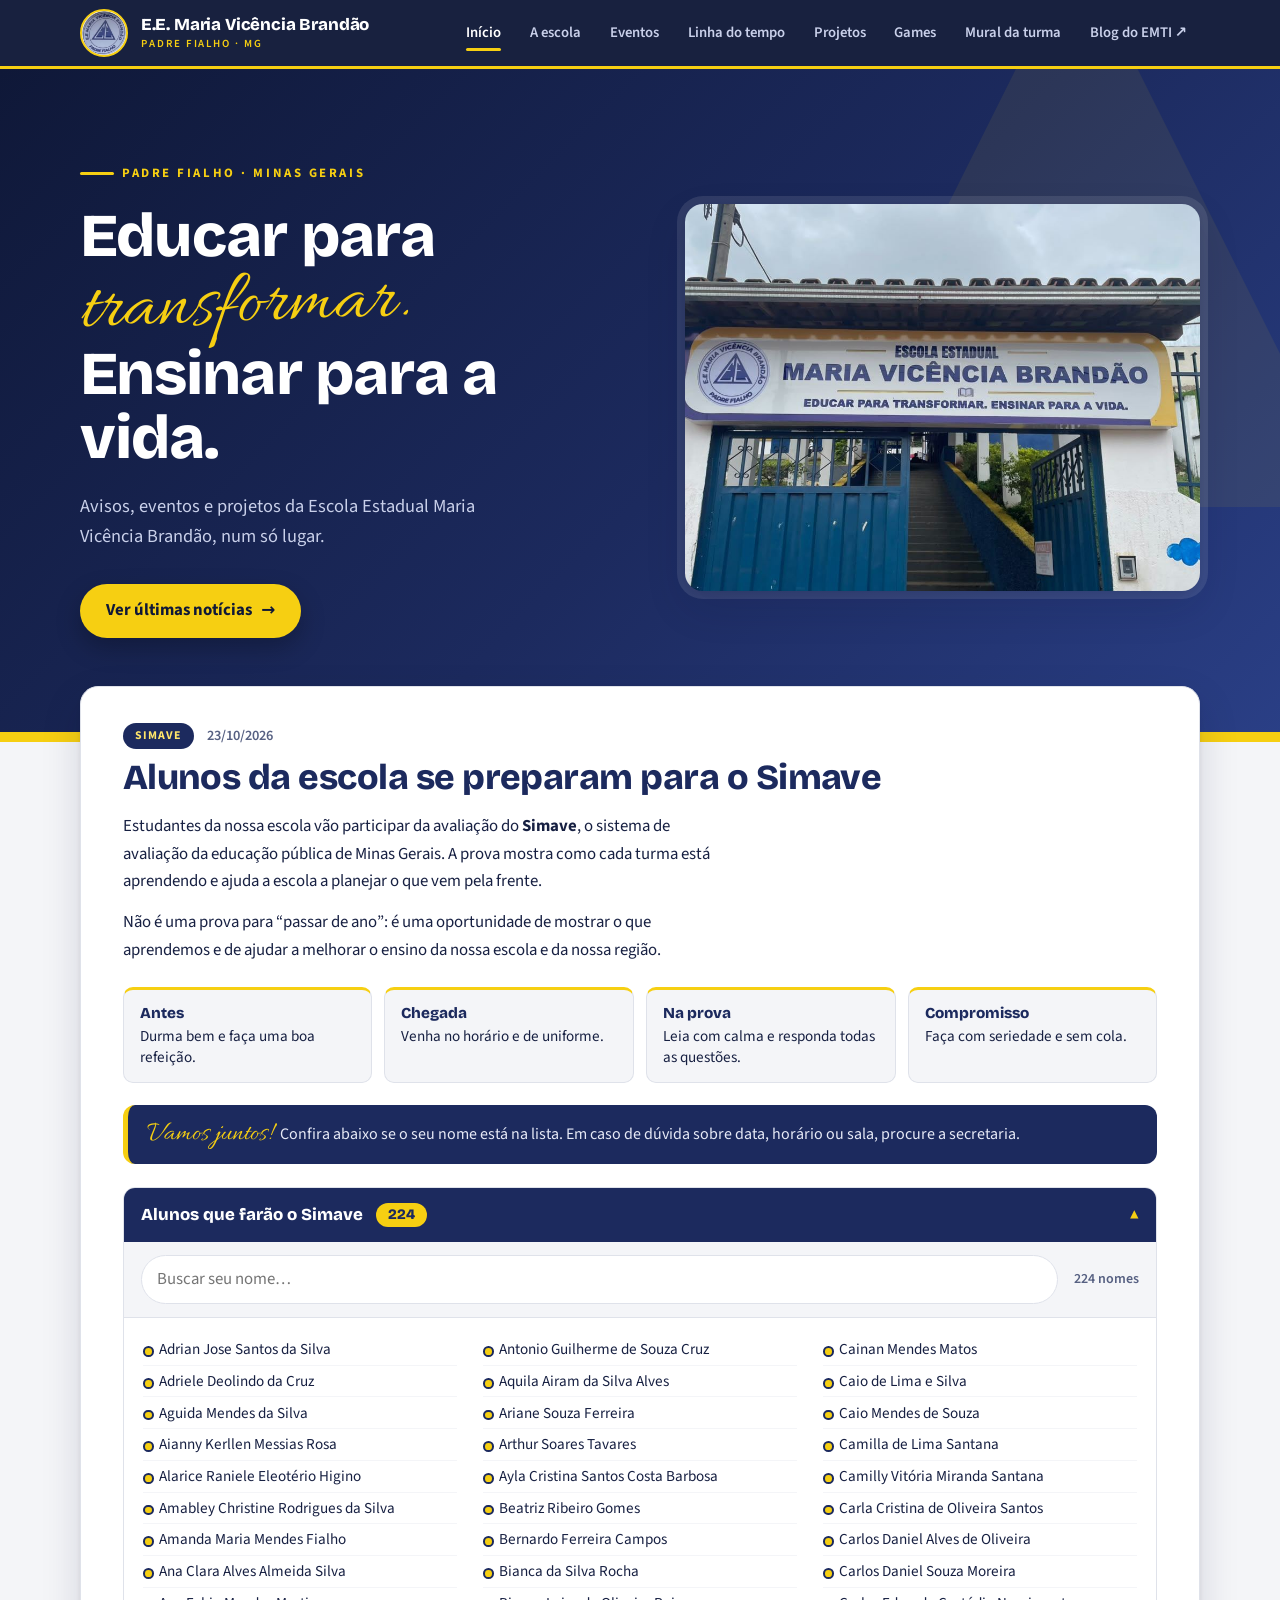
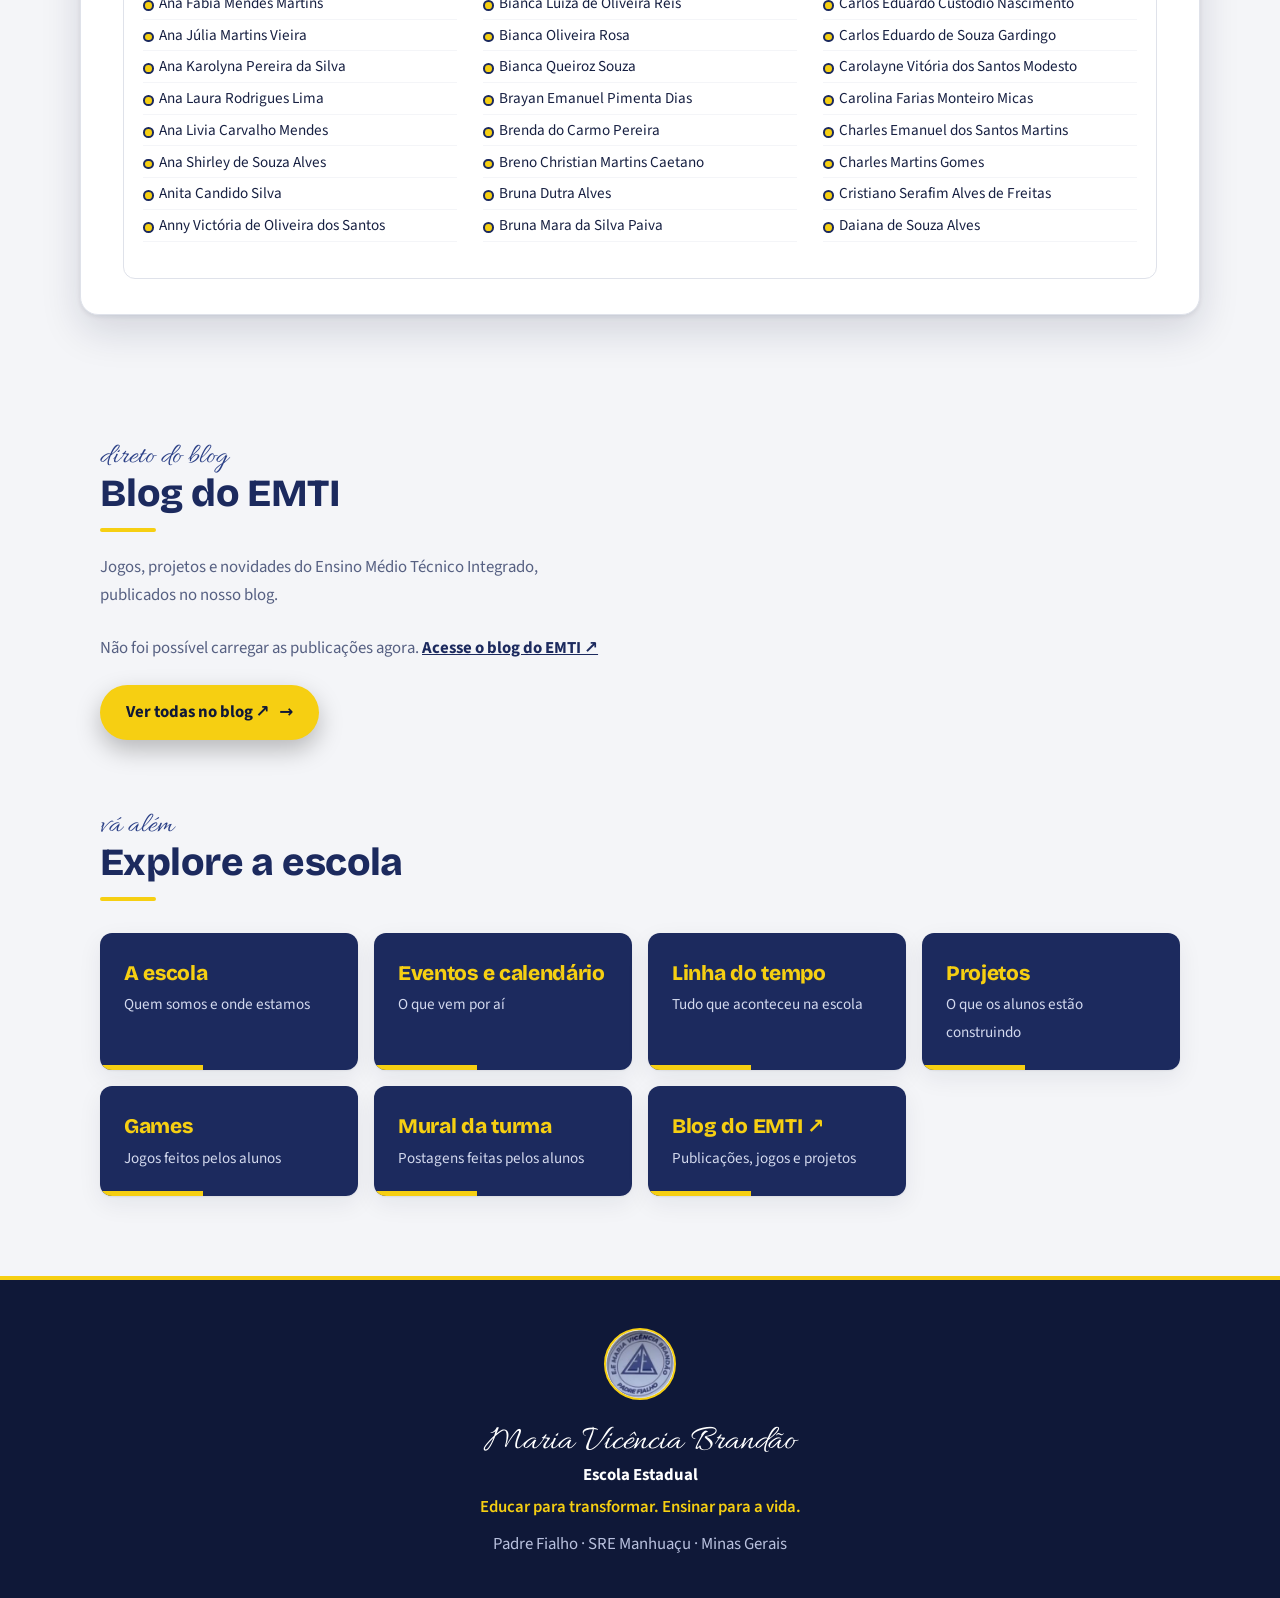
==== index.html @ 16a37026 "Add files via upload" ====
<!DOCTYPE html>
<html lang="pt-BR">
<head>
<meta charset="UTF-8">
<meta name="viewport" content="width=device-width, initial-scale=1, viewport-fit=cover">
<meta name="theme-color" content="#0f1838">
<title>E.E. Maria Vicência Brandão</title>
<link rel="icon" href="img/favicon.png">
<link rel="stylesheet" href="style.css">
</head>
<body data-pagina="inicio">
<main>
<section class="capa">
    <div class="capa-txt">
      <p class="capa-selo">Padre Fialho · Minas Gerais</p>
      <h1>Educar para <span class="script">transformar.</span><br>Ensinar para a vida.</h1>
      <p class="capa-sub">Avisos, eventos e projetos da Escola Estadual Maria Vicência Brandão, num só lugar.</p>
      <a class="botao" href="#home">Ver últimas notícias</a>
    </div>
    <figure class="capa-foto"><img src="img/fachada.jpg" alt="Entrada da Escola Estadual Maria Vicência Brandão"></figure>
  </section>

  <section id="home" class="destaque">
    <div class="titulo-bloco"><span class="script">fique por dentro</span><h2>Últimas notícias da escola</h2></div>
    <div class="carrossel">
      <article class="post" id="post"></article>
    </div>
  </section>

  <section id="blog" class="bloco reveal">
    <div class="titulo-bloco"><span class="script">direto do blog</span><h2>Blog do EMTI</h2></div>
    <p class="intro">Jogos, projetos e novidades do Ensino Médio Técnico Integrado, publicados no nosso blog.</p>
    <div class="blog-lista" id="blogLista"><p class="blog-vazio">Carregando publicações…</p></div>
    <p class="blog-mais"><a class="botao" id="blogLink" href="https://eemariavicencia.blogspot.com/" target="_blank" rel="noopener">Ver todas no blog ↗</a></p>
  </section>

  <section id="explorar" class="bloco reveal">
    <div class="titulo-bloco"><span class="script">vá além</span><h2>Explore a escola</h2></div>
    <div class="atalhos">
      <a href="escola.html" class="atalho"><strong>A escola</strong><span>Quem somos e onde estamos</span></a>
      <a href="eventos.html" class="atalho"><strong>Eventos e calendário</strong><span>O que vem por aí</span></a>
      <a href="linha-do-tempo.html" class="atalho"><strong>Linha do tempo</strong><span>Tudo que aconteceu na escola</span></a>
      <a href="projetos.html" class="atalho"><strong>Projetos</strong><span>O que os alunos estão construindo</span></a>
      <a href="games.html" class="atalho"><strong>Games</strong><span>Jogos feitos pelos alunos</span></a>
      <a href="mural.html" class="atalho"><strong>Mural da turma</strong><span>Postagens feitas pelos alunos</span></a>
      <a href="https://eemariavicencia.blogspot.com/" class="atalho" target="_blank" rel="noopener"><strong>Blog do EMTI ↗</strong><span>Publicações, jogos e projetos</span></a>
    </div>
  </section>
</main>
<script src="alunos.js"></script>
<script src="script.js"></script>
</body>
</html>
---- style.css ----
@font-face{font-family:"Allura";font-weight:400;font-display:swap;src:url(fonts/allura-latin-400-normal.woff2) format("woff2")}
@font-face{font-family:"Bricolage Grotesque";font-weight:600;font-display:swap;src:url(fonts/bricolage-grotesque-latin-600-normal.woff2) format("woff2")}
@font-face{font-family:"Bricolage Grotesque";font-weight:800;font-display:swap;src:url(fonts/bricolage-grotesque-latin-800-normal.woff2) format("woff2")}
@font-face{font-family:"Source Sans 3";font-weight:400;font-display:swap;src:url(fonts/source-sans-3-latin-400-normal.woff2) format("woff2")}
@font-face{font-family:"Source Sans 3";font-weight:600;font-display:swap;src:url(fonts/source-sans-3-latin-600-normal.woff2) format("woff2")}
@font-face{font-family:"Source Sans 3";font-weight:700;font-display:swap;src:url(fonts/source-sans-3-latin-700-normal.woff2) format("woff2")}

/* Sistema de design: azul marinho + amarelo do brasão/uniforme */
:root{
  --azul:#1c2a5e;--azul-2:#2a3f86;--azul-3:#0f1838;
  --amarelo:#f6cf12;--amarelo-2:#ffe56a;
  --fundo:#f4f5f8;--linha:#dfe2ea;--branco:#fff;
  --texto:#172042;--suave:#566082;
  --r:12px;--sombra:0 1px 2px rgba(15,24,56,.06),0 8px 24px rgba(15,24,56,.07);
  --sombra-2:0 2px 4px rgba(15,24,56,.08),0 16px 40px rgba(15,24,56,.14);
  --script:"Allura","Brush Script MT",cursive;
  --titulo:"Bricolage Grotesque",system-ui,sans-serif;
  --larg:1120px;
}
*{box-sizing:border-box;margin:0;padding:0}
html{scroll-behavior:smooth;scroll-padding-top:84px}
body{font-family:"Source Sans 3",system-ui,sans-serif;color:var(--texto);background:var(--fundo);line-height:1.65;font-size:1.05rem;-webkit-font-smoothing:antialiased}
h1,h2,h3,.atalho strong{font-family:var(--titulo);letter-spacing:-.015em}
a{color:inherit}
img{max-width:100%}
:focus-visible{outline:3px solid var(--amarelo);outline-offset:2px}
.script{font-family:var(--script);font-weight:400}

/* ===== Cabeçalho ===== */
.topo{position:sticky;top:0;z-index:30;display:flex;align-items:center;justify-content:space-between;flex-wrap:wrap;gap:.5rem 1.5rem;padding:.55rem max(1.25rem,calc((100% - var(--larg))/2));background:rgba(15,24,56,.96);backdrop-filter:blur(10px);color:#fff;border-bottom:3px solid var(--amarelo)}
.marca{display:flex;align-items:center;gap:.8rem;text-decoration:none;min-width:0}
.marca-logo{width:48px;height:48px;border-radius:50%;background:#fff;border:2px solid var(--amarelo)}
.marca-nome{font-family:var(--titulo);font-weight:800;font-size:1.05rem;line-height:1.15;letter-spacing:-.01em}
.marca-nome small{display:block;font-family:"Source Sans 3",sans-serif;font-weight:600;font-size:.68rem;letter-spacing:.18em;text-transform:uppercase;color:var(--amarelo);margin-top:.2rem}
.menu{display:flex;gap:.3rem}
.menu a{text-decoration:none;font-weight:600;font-size:.93rem;padding:.45rem .85rem;border-radius:99px;color:#d6dbf0;transition:background .2s,color .2s}
.menu a:hover{background:rgba(255,255,255,.1);color:#fff}
.menu a.ativo{background:var(--amarelo);color:var(--azul)}
.menu-btn{display:none;background:transparent;border:1.5px solid var(--amarelo);color:var(--amarelo);padding:.35rem .9rem;border-radius:99px;font:600 .95rem inherit;font-family:inherit;cursor:pointer}

/* ===== Capa ===== */
.capa{position:relative;overflow:hidden;display:grid;grid-template-columns:1.05fr 1fr;gap:4rem;align-items:center;color:#fff;padding:5.5rem max(1.5rem,calc((100% - var(--larg))/2)) 6.5rem;background:linear-gradient(135deg,var(--azul-3) 0%,var(--azul) 55%,var(--azul-2) 100%)}
/* marca-d'água: triângulo do brasão */
.capa::before{content:"";position:absolute;right:-6%;top:-18%;width:560px;height:560px;background:rgba(246,207,18,.07);clip-path:polygon(50% 0,100% 100%,0 100%)}
.capa::after{content:"";position:absolute;inset:auto 0 0 0;height:10px;background:linear-gradient(90deg,var(--amarelo) 0 33%,var(--azul-3) 33% 36%,var(--amarelo) 36% 100%)}
.capa>*{position:relative;z-index:1}
.capa-selo{display:inline-flex;align-items:center;gap:.5rem;color:var(--amarelo);font-weight:700;font-size:.8rem;letter-spacing:.2em;text-transform:uppercase;margin-bottom:1.3rem}
.capa-selo::before{content:"";width:34px;height:3px;background:var(--amarelo);border-radius:2px}
.capa h1{font-size:clamp(2.3rem,5vw,3.8rem);line-height:1.05;font-weight:800;margin-bottom:1.3rem;animation:sobe .8s ease-out both}
.capa h1 .script{display:inline-block;color:var(--amarelo);font-size:1.3em;line-height:.9;letter-spacing:0;transform:rotate(-2deg)}
.capa-sub{font-size:1.15rem;color:#c9d0ea;max-width:44ch;margin-bottom:2rem}
.botao{display:inline-flex;align-items:center;gap:.6rem;background:var(--amarelo);color:var(--azul-3);font-weight:700;text-decoration:none;padding:.85rem 1.6rem;border-radius:99px;box-shadow:0 10px 24px rgba(0,0,0,.25);transition:transform .2s,background .2s}
.botao::after{content:"→";transition:transform .2s}
.botao:hover{background:var(--amarelo-2);transform:translateY(-2px)}
.botao:hover::after{transform:translateX(4px)}
.capa-foto img{display:block;width:100%;aspect-ratio:4/3;object-fit:cover;object-position:50% 40%;border-radius:18px;box-shadow:var(--sombra-2),0 0 0 8px rgba(255,255,255,.1)}
@keyframes sobe{from{opacity:0;transform:translateY(18px)}to{opacity:1;transform:none}}

/* ===== Títulos de seção ===== */
.titulo-bloco{margin-bottom:2rem}
.titulo-bloco .script{display:block;font-size:1.8rem;color:var(--azul-2);line-height:1}
.titulo-bloco h2{font-size:clamp(1.8rem,3.6vw,2.4rem);font-weight:800;color:var(--azul);line-height:1.12}
.titulo-bloco::after{content:"";display:block;width:56px;height:4px;border-radius:2px;background:var(--amarelo);margin-top:.8rem}

/* ===== Últimas notícias (sobrepõe a capa) ===== */
.destaque{position:relative;padding:0 1rem 4.5rem;margin-top:-3.5rem;z-index:2}
.destaque .titulo-bloco{display:none}
.carrossel{display:flex;align-items:center;gap:1rem;max-width:var(--larg);margin:0 auto}
.post{flex:1;min-width:0;background:var(--branco);border-radius:18px;padding:2.2rem 2.6rem;min-height:260px;box-shadow:var(--sombra-2);border:1px solid var(--linha);animation:sobe .45s ease-out both}
.post .linha-topo{display:flex;flex-wrap:wrap;align-items:center;gap:.8rem;margin-bottom:.6rem}
.post time{font-size:.9rem;color:var(--suave);font-weight:600}
.post h2{font-size:clamp(1.5rem,3vw,2.2rem);font-weight:800;line-height:1.15;color:var(--azul);margin-bottom:.9rem}
.post p{max-width:75ch}.post p+p{margin-top:.8rem}
.tag{display:inline-block;background:var(--azul);color:var(--amarelo-2);font-size:.74rem;font-weight:700;padding:.2rem .8rem;border-radius:99px;letter-spacing:.08em;text-transform:uppercase}
.post-lista{list-style:none;margin:1.4rem 0;display:grid;grid-template-columns:repeat(4,1fr);gap:.8rem}
.post-lista li{background:var(--fundo);border:1px solid var(--linha);border-top:3px solid var(--amarelo);border-radius:10px;padding:.8rem 1rem;font-size:.95rem;line-height:1.4}
.post-lista b{display:block;color:var(--azul);font-family:var(--titulo);margin-bottom:.15rem}
.post-nota{margin-top:1.2rem;padding:1rem 1.2rem;background:var(--azul);color:#e6e9f6;border-radius:12px;font-size:1rem;border-left:5px solid var(--amarelo)}
.post-nota .script{color:var(--amarelo);font-size:1.7rem;line-height:1;margin-right:.4rem}
.seta{width:46px;height:46px;flex:none;border-radius:50%;border:1px solid var(--linha);background:#fff;color:var(--azul);font-size:.95rem;cursor:pointer;box-shadow:var(--sombra);transition:background .2s,transform .2s}
.seta:hover:not(:disabled){background:var(--amarelo);transform:scale(1.07)}
.seta:disabled{opacity:.35;cursor:not-allowed}
.contador{margin-top:1.2rem;font-size:.9rem;color:var(--suave);text-align:center;font-weight:600;letter-spacing:.04em}

/* ===== Blocos ===== */
.bloco{max-width:var(--larg);margin:0 auto;padding:3.5rem 1.25rem 1rem}
.sobre{display:grid;grid-template-columns:1.4fr 1fr;gap:3rem;align-items:start}
.sobre-txt p{margin-bottom:1rem;font-size:1.1rem;color:#2a3354}
.sobre-txt strong{color:var(--azul)}
.numeros{list-style:none;display:grid;gap:.8rem}
.numeros li{background:var(--branco);border:1px solid var(--linha);border-left:5px solid var(--amarelo);border-radius:var(--r);padding:1rem 1.2rem;box-shadow:var(--sombra);transition:transform .2s}
.numeros li:hover{transform:translateX(4px)}
.numeros b{display:block;font-family:var(--titulo);font-weight:800;font-size:1.3rem;color:var(--azul);line-height:1.2}
.numeros span{font-size:.92rem;color:var(--suave)}

.eventos{list-style:none;display:grid;grid-template-columns:repeat(auto-fit,minmax(280px,1fr));gap:1rem}
.eventos li{display:flex;gap:1rem;align-items:center;background:var(--branco);border:1px solid var(--linha);border-radius:var(--r);padding:.9rem 1.2rem .9rem .9rem;font-weight:600;box-shadow:var(--sombra);transition:transform .2s,box-shadow .2s}
.eventos li:hover{transform:translateY(-3px);box-shadow:var(--sombra-2)}
.ev-data{background:var(--azul);color:var(--amarelo);border-radius:10px;min-width:62px;text-align:center;padding:.45rem .3rem;line-height:1.1}
.ev-data b{display:block;font-size:1.5rem;font-family:var(--titulo)}
.ev-data small{font-size:.7rem;text-transform:uppercase;letter-spacing:.12em}

.linha{list-style:none;position:relative;margin-left:.6rem;padding-left:2rem;border-left:3px solid var(--linha)}
.linha li{position:relative;background:var(--branco);border:1px solid var(--linha);border-radius:var(--r);padding:1rem 1.2rem;margin-bottom:1rem;box-shadow:var(--sombra)}
.linha li::before{content:"";position:absolute;left:calc(-2rem - 10px);top:1.3rem;width:16px;height:16px;border-radius:50%;background:var(--amarelo);border:4px solid var(--azul)}
.linha time{font-size:.8rem;font-weight:700;color:var(--suave);letter-spacing:.06em}
.linha h3{color:var(--azul);font-size:1.15rem;font-weight:800}
.linha p{font-size:.97rem;color:#2a3354}

.cal-nav{display:flex;align-items:center;gap:1rem;margin-bottom:1rem}
.cal-nav button{background:var(--azul);color:var(--amarelo);border:none;width:40px;height:40px;border-radius:50%;cursor:pointer;transition:background .2s}
.cal-nav button:hover{background:var(--azul-2)}
.cal-nav strong{min-width:210px;text-align:center;font-family:var(--script);font-weight:400;font-size:2rem;color:var(--azul);line-height:1}
.cal-nav strong::first-letter{text-transform:uppercase}
.cal{display:grid;grid-template-columns:repeat(7,1fr);gap:6px;background:var(--branco);padding:1rem;border-radius:var(--r);border:1px solid var(--linha);box-shadow:var(--sombra)}
.cal div{padding:.55rem .2rem;text-align:center;border-radius:8px;min-height:44px;font-size:.95rem}
.cal .sem{color:var(--suave);min-height:0;font-weight:700;font-size:.78rem;letter-spacing:.08em}
.cal .vazio{background:transparent}
.cal .evento{background:var(--amarelo);font-weight:800;color:var(--azul-3)}
.cal .hoje{outline:2px solid var(--azul);outline-offset:-2px;font-weight:800}

.projetos{display:grid;grid-template-columns:repeat(auto-fit,minmax(250px,1fr));gap:1.2rem}
.projeto{background:var(--branco);border:1px solid var(--linha);border-radius:var(--r);padding:1.5rem;box-shadow:var(--sombra);transition:transform .2s,box-shadow .2s}
.projeto:hover{transform:translateY(-4px);box-shadow:var(--sombra-2)}
.projeto h3{color:var(--azul);margin:.8rem 0 .4rem;font-size:1.25rem;font-weight:800}
.projeto p{font-size:.98rem;color:#2a3354}

.atalhos{display:grid;grid-template-columns:repeat(auto-fit,minmax(210px,1fr));gap:1rem}
.atalho{position:relative;background:var(--azul);color:#fff;border-radius:var(--r);padding:1.5rem;text-decoration:none;box-shadow:var(--sombra);overflow:hidden;transition:transform .2s,background .2s}
.atalho::after{content:"";position:absolute;left:0;bottom:0;height:5px;width:40%;background:var(--amarelo);transition:width .3s}
.atalho:hover{transform:translateY(-4px);background:var(--azul-2)}
.atalho:hover::after{width:100%}
.atalho strong{display:block;font-size:1.3rem;font-weight:800;color:var(--amarelo)}
.atalho span{font-size:.95rem;color:#d3d9ee}

/* ===== Rodapé ===== */
.rodape{margin-top:4rem;background:var(--azul-3);color:#b9c1de;text-align:center;padding:3rem 1rem 2.4rem;border-top:4px solid var(--amarelo)}
.rodape-logo{width:72px;height:72px;border-radius:50%;border:2px solid var(--amarelo);margin-bottom:.8rem;background:#fff}
.rodape strong{color:#fff}
.rodape .nome-script{font-family:var(--script);font-size:2.2rem;color:#fff;line-height:1.1}
.lema{color:var(--amarelo);font-weight:600;margin:.3rem 0 .6rem}

.reveal{opacity:0;transform:translateY(22px);transition:opacity .6s ease,transform .6s ease}
.reveal.visivel{opacity:1;transform:none}

/* ===== Lista de alunos ===== */
.alunos{margin-top:1.4rem;border:1px solid var(--linha);border-radius:var(--r);overflow:hidden;background:#fff}
.alunos summary{cursor:pointer;list-style:none;background:var(--azul);color:#fff;padding:.85rem 1.1rem;font-family:var(--titulo);font-weight:800;display:flex;align-items:center;gap:.8rem}
.alunos summary::-webkit-details-marker{display:none}
.alunos summary b{background:var(--amarelo);color:var(--azul);border-radius:99px;padding:0 .75rem;font-size:.9rem}
.alunos summary::after{content:"▾";color:var(--amarelo);margin-left:auto;transition:transform .2s}
.alunos[open] summary::after{transform:rotate(180deg)}
.alunos-busca{display:flex;align-items:center;flex-wrap:wrap;gap:.6rem 1rem;padding:.8rem 1.1rem;background:var(--fundo);border-bottom:1px solid var(--linha)}
.alunos-busca input{flex:1 1 220px;font:inherit;padding:.6rem .9rem;border:1.5px solid var(--linha);border-radius:99px;background:#fff;color:var(--texto)}
.alunos-busca input:focus{border-color:var(--azul);outline:none;box-shadow:0 0 0 3px rgba(246,207,18,.5)}
.alunos-busca small{color:var(--suave);font-weight:600}
.alunos ul{list-style:none;columns:3 220px;column-gap:1.6rem;padding:1rem 1.2rem;max-height:560px;overflow:auto;font-size:.95rem;line-height:1.35}
.alunos li{padding:.32rem 0 .32rem 1rem;border-bottom:1px solid var(--fundo);break-inside:avoid;position:relative}
.alunos li[hidden]{display:none}
.alunos li::before{content:"";position:absolute;left:0;top:.8em;width:.42rem;height:.42rem;border-radius:50%;background:var(--amarelo);border:2px solid var(--azul)}

/* ===== Responsivo ===== */
@media (max-width:900px){
  .capa{grid-template-columns:1fr;gap:2.5rem;padding-top:3.5rem;padding-bottom:6rem}
  .post-lista{grid-template-columns:repeat(2,1fr)}
  .sobre{grid-template-columns:1fr;gap:1.5rem}
}
@media (max-width:760px){
  .menu-btn{display:block}
  .marca{flex:1}
  .menu{order:5;display:none;flex-direction:column;width:100%;padding:.6rem 0}
  .menu.aberto{display:flex}
  .menu a{border-radius:10px}
  .marca-logo{width:42px;height:42px}
  .marca-nome{font-size:.92rem}
  .post{padding:1.4rem 1.2rem}
  .post-lista{grid-template-columns:1fr}
  .carrossel{flex-wrap:wrap;justify-content:center}
  .post{flex:1 1 100%;order:1}
  #btnRecente{order:2}#btnAntiga{order:3}
  .cal-nav strong{min-width:160px;font-size:1.6rem}
  .cal{padding:.5rem;gap:3px}
  .alunos ul{max-height:none;overflow:visible;columns:1;padding:.6rem 1rem}
}
@media (prefers-reduced-motion:reduce){
  .capa h1,.post{animation:none}html{scroll-behavior:auto}*{transition:none!important}
  .reveal{opacity:1;transform:none}
}

/* ===== Menu refinado ===== */
.menu{gap:.2rem;align-items:center}
.menu a{position:relative;background:none!important;border-radius:0;padding:.55rem .8rem;font-size:.92rem;color:#c9d0ea;white-space:nowrap}
.menu a::after{content:"";position:absolute;left:.8rem;right:.8rem;bottom:.2rem;height:3px;border-radius:2px;background:var(--amarelo);transform:scaleX(0);transform-origin:left;transition:transform .25s}
.menu a:hover{color:#fff}
.menu a:hover::after{transform:scaleX(.5)}
.menu a.ativo{color:#fff}
.menu a.ativo::after{transform:scaleX(1)}
.menu-btn{align-items:center;gap:.6rem;font-weight:600}
.burger,.burger::before,.burger::after{display:block;width:20px;height:2px;background:var(--amarelo);border-radius:2px;transition:transform .25s,opacity .2s}
.burger{position:relative}
.burger::before,.burger::after{content:"";position:absolute;left:0}
.burger::before{top:-6px}.burger::after{top:6px}
.menu-btn[aria-expanded="true"] .burger{background:transparent}
.menu-btn[aria-expanded="true"] .burger::before{transform:translateY(6px) rotate(45deg)}
.menu-btn[aria-expanded="true"] .burger::after{transform:translateY(-6px) rotate(-45deg)}
@media (max-width:900px){.menu a{padding:.55rem .5rem;font-size:.88rem}.menu a::after{left:.5rem;right:.5rem}}
@media (max-width:820px){
  .menu-btn{display:inline-flex}
  .menu{order:5;display:none;flex-direction:column;align-items:stretch;gap:0;width:100%;margin-top:.5rem;border-top:1px solid rgba(255,255,255,.12)}
  .menu.aberto{display:flex}
  .menu a{padding:.9rem .4rem;font-size:1.05rem;border-bottom:1px solid rgba(255,255,255,.08)}
  .menu a::after{display:none}
  .menu a.ativo{color:var(--amarelo);box-shadow:inset 4px 0 0 var(--amarelo);padding-left:1rem}
}


/* Games */
.games{display:grid;grid-template-columns:repeat(auto-fit,minmax(270px,1fr));gap:1.2rem}
.game{background:var(--branco);border:1px solid var(--linha);border-radius:var(--r);box-shadow:var(--sombra);overflow:hidden;display:flex;flex-direction:column;transition:transform .2s,box-shadow .2s}
.game:hover{transform:translateY(-4px)}
.game-topo{position:relative;height:150px;display:flex;align-items:center;justify-content:center;background:linear-gradient(135deg,var(--azul),var(--azul-2));background-size:cover;background-position:center;color:var(--amarelo);border-bottom:5px solid var(--amarelo)}
.game-topo svg{width:84px;height:auto}
.game-topo .tag{position:absolute;left:.9rem;top:.9rem;background:var(--amarelo);color:var(--azul)}
.game-corpo{padding:1.3rem;display:flex;flex-direction:column;gap:.5rem;flex:1}
.game-corpo h3{color:var(--azul);font-size:1.25rem;font-weight:800}
.game-corpo p{font-size:.98rem;color:#2a3354}
.game-autores{font-size:.88rem!important;color:var(--suave)!important;font-weight:600}
.game-corpo .botao,.game-breve{margin-top:auto;align-self:flex-start}
.game-breve{background:var(--fundo);color:var(--suave);font-weight:700;padding:.5rem 1rem;border-radius:8px;font-size:.9rem}
.game-novo{border:2px dashed var(--azul-2);background:transparent;box-shadow:none;justify-content:center;text-align:center}
.game-novo .script{font-size:1.8rem;color:var(--azul-2);line-height:1}

/* ===== Páginas separadas + menu inferior (celular) ===== */
main{min-height:62vh}
body[data-pagina]:not([data-pagina="inicio"]) main{padding-top:2rem}
.barra{display:none}
@media (max-width:760px){
  .menu{display:none}
  .topo{flex-wrap:nowrap;padding-top:.5rem;padding-bottom:.5rem}
  .barra{position:fixed;left:0;right:0;bottom:0;z-index:40;display:grid;grid-template-columns:repeat(5,1fr);background:#fff;border-top:1px solid var(--linha);box-shadow:0 -8px 26px rgba(15,24,56,.12);padding:.4rem .2rem calc(.4rem + env(safe-area-inset-bottom))}
  .barra a{display:flex;flex-direction:column;align-items:center;gap:.2rem;text-decoration:none;color:var(--suave);font-size:.68rem;font-weight:700;line-height:1.1;text-align:center;-webkit-tap-highlight-color:transparent}
  .barra-ic{display:grid;place-items:center;width:58px;height:32px;border-radius:99px;transition:background .2s,color .2s}
  .barra-ic svg{width:22px;height:22px}
  .barra a.ativo{color:var(--azul)}
  .barra a.ativo .barra-ic{background:var(--amarelo);color:var(--azul)}
  body{padding-bottom:calc(76px + env(safe-area-inset-bottom))}
  .rodape{margin-top:2.5rem}
}

.intro{max-width:60ch;color:var(--suave);margin:-.6rem 0 1.6rem}

/* Blog do EMTI */
.blog-lista{display:grid;grid-template-columns:repeat(auto-fit,minmax(260px,1fr));gap:1.2rem}
.blog-card{display:flex;flex-direction:column;background:var(--branco);border:1px solid var(--linha);border-radius:var(--r);box-shadow:var(--sombra);overflow:hidden;text-decoration:none;color:inherit;transition:transform .2s}
.blog-card:hover{transform:translateY(-4px)}
.blog-card img,.blog-sem-img{width:100%;aspect-ratio:16/9;object-fit:cover;display:block;background:linear-gradient(135deg,var(--azul),var(--azul-2))}
.blog-corpo{padding:1rem 1.2rem 1.2rem;display:flex;flex-direction:column;gap:.4rem}
.blog-corpo h3{color:var(--azul);font-size:1.15rem;font-weight:800;line-height:1.2}
.blog-corpo time{font-size:.85rem;color:var(--suave);font-weight:600}
.blog-corpo .tag{align-self:flex-start;background:var(--azul);color:var(--amarelo)}
.blog-vazio{color:var(--suave)}
.blog-vazio a{color:var(--azul);font-weight:700}
.blog-mais{margin-top:1.4rem}

/* Mural da turma */
.mural-card img{aspect-ratio:16/9;object-fit:cover}
.mural-card{cursor:default}
.mural-card:hover{transform:none}
.mural-texto{color:var(--texto,inherit);line-height:1.5;margin:0}
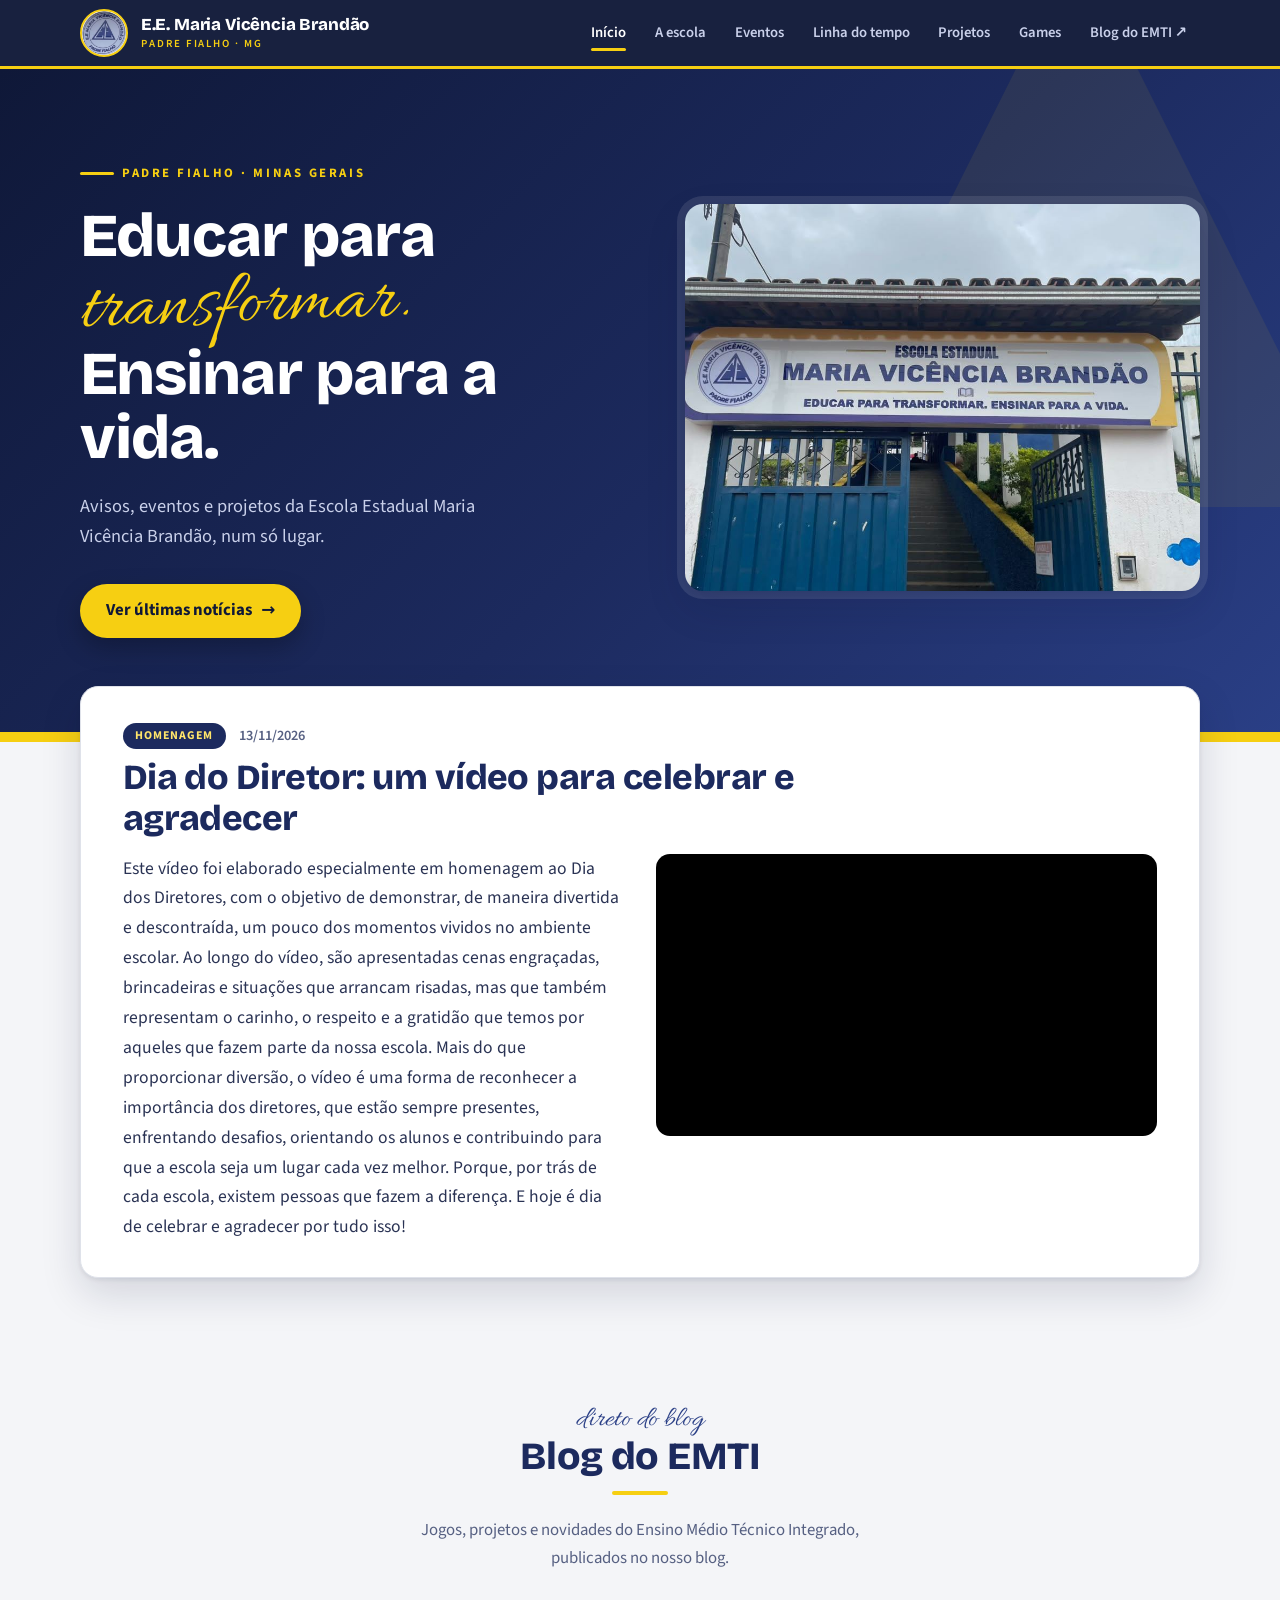
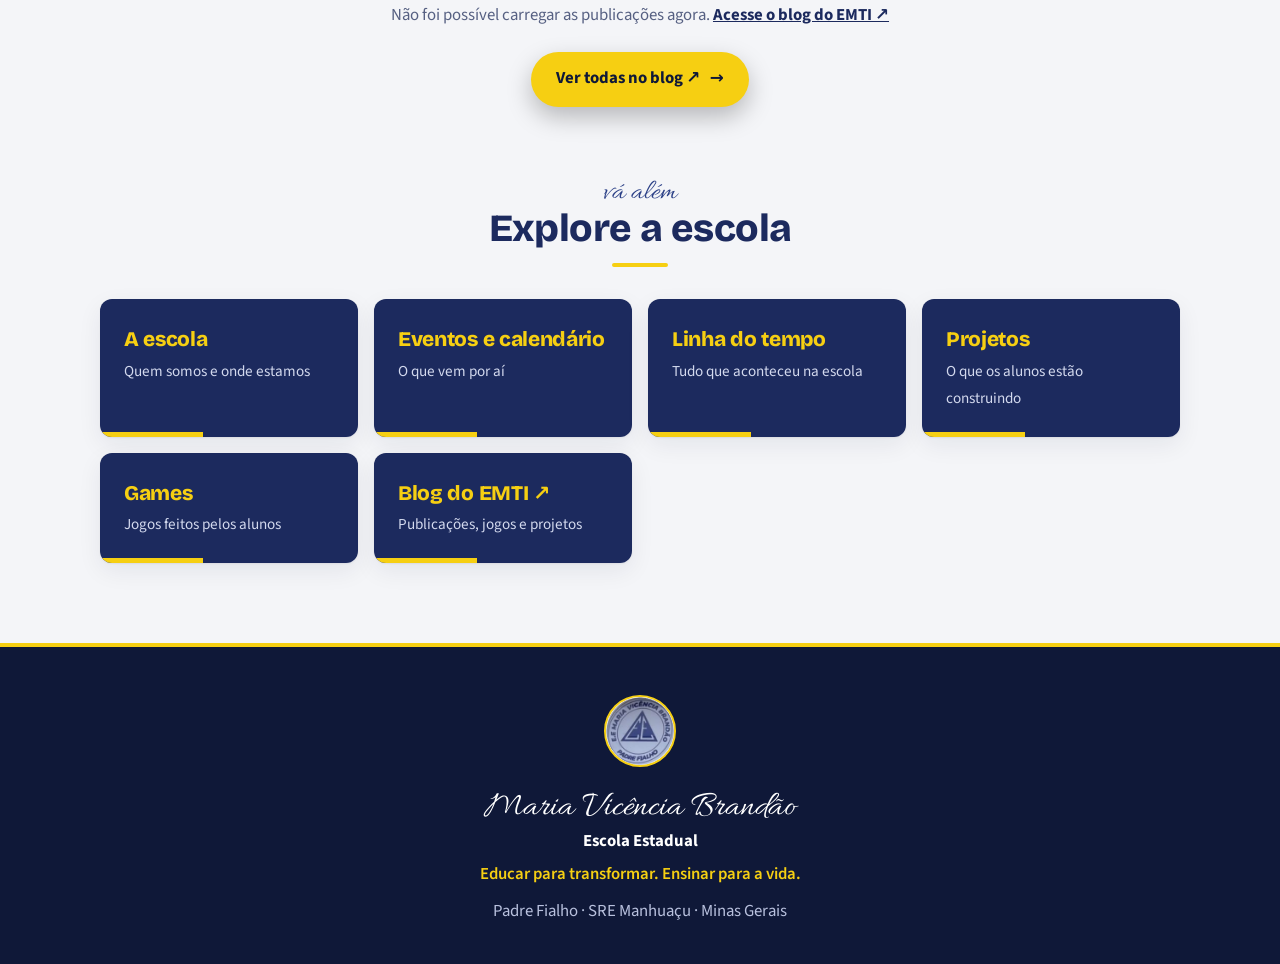
==== commit f9c24af5: "post sobre diretores add" ====
--- a/index.html
+++ b/index.html
@@ -42,7 +42,6 @@
       <a href="linha-do-tempo.html" class="atalho"><strong>Linha do tempo</strong><span>Tudo que aconteceu na escola</span></a>
       <a href="projetos.html" class="atalho"><strong>Projetos</strong><span>O que os alunos estão construindo</span></a>
       <a href="games.html" class="atalho"><strong>Games</strong><span>Jogos feitos pelos alunos</span></a>
-      <a href="mural.html" class="atalho"><strong>Mural da turma</strong><span>Postagens feitas pelos alunos</span></a>
       <a href="https://eemariavicencia.blogspot.com/" class="atalho" target="_blank" rel="noopener"><strong>Blog do EMTI ↗</strong><span>Publicações, jogos e projetos</span></a>
     </div>
   </section>
--- a/style.css
+++ b/style.css
@@ -1,269 +1,294 @@
-@font-face{font-family:"Allura";font-weight:400;font-display:swap;src:url(fonts/allura-latin-400-normal.woff2) format("woff2")}
-@font-face{font-family:"Bricolage Grotesque";font-weight:600;font-display:swap;src:url(fonts/bricolage-grotesque-latin-600-normal.woff2) format("woff2")}
-@font-face{font-family:"Bricolage Grotesque";font-weight:800;font-display:swap;src:url(fonts/bricolage-grotesque-latin-800-normal.woff2) format("woff2")}
-@font-face{font-family:"Source Sans 3";font-weight:400;font-display:swap;src:url(fonts/source-sans-3-latin-400-normal.woff2) format("woff2")}
-@font-face{font-family:"Source Sans 3";font-weight:600;font-display:swap;src:url(fonts/source-sans-3-latin-600-normal.woff2) format("woff2")}
-@font-face{font-family:"Source Sans 3";font-weight:700;font-display:swap;src:url(fonts/source-sans-3-latin-700-normal.woff2) format("woff2")}
-
-/* Sistema de design: azul marinho + amarelo do brasão/uniforme */
-:root{
-  --azul:#1c2a5e;--azul-2:#2a3f86;--azul-3:#0f1838;
-  --amarelo:#f6cf12;--amarelo-2:#ffe56a;
-  --fundo:#f4f5f8;--linha:#dfe2ea;--branco:#fff;
-  --texto:#172042;--suave:#566082;
-  --r:12px;--sombra:0 1px 2px rgba(15,24,56,.06),0 8px 24px rgba(15,24,56,.07);
-  --sombra-2:0 2px 4px rgba(15,24,56,.08),0 16px 40px rgba(15,24,56,.14);
-  --script:"Allura","Brush Script MT",cursive;
-  --titulo:"Bricolage Grotesque",system-ui,sans-serif;
-  --larg:1120px;
-}
-*{box-sizing:border-box;margin:0;padding:0}
-html{scroll-behavior:smooth;scroll-padding-top:84px}
-body{font-family:"Source Sans 3",system-ui,sans-serif;color:var(--texto);background:var(--fundo);line-height:1.65;font-size:1.05rem;-webkit-font-smoothing:antialiased}
-h1,h2,h3,.atalho strong{font-family:var(--titulo);letter-spacing:-.015em}
-a{color:inherit}
-img{max-width:100%}
-:focus-visible{outline:3px solid var(--amarelo);outline-offset:2px}
-.script{font-family:var(--script);font-weight:400}
-
-/* ===== Cabeçalho ===== */
-.topo{position:sticky;top:0;z-index:30;display:flex;align-items:center;justify-content:space-between;flex-wrap:wrap;gap:.5rem 1.5rem;padding:.55rem max(1.25rem,calc((100% - var(--larg))/2));background:rgba(15,24,56,.96);backdrop-filter:blur(10px);color:#fff;border-bottom:3px solid var(--amarelo)}
-.marca{display:flex;align-items:center;gap:.8rem;text-decoration:none;min-width:0}
-.marca-logo{width:48px;height:48px;border-radius:50%;background:#fff;border:2px solid var(--amarelo)}
-.marca-nome{font-family:var(--titulo);font-weight:800;font-size:1.05rem;line-height:1.15;letter-spacing:-.01em}
-.marca-nome small{display:block;font-family:"Source Sans 3",sans-serif;font-weight:600;font-size:.68rem;letter-spacing:.18em;text-transform:uppercase;color:var(--amarelo);margin-top:.2rem}
-.menu{display:flex;gap:.3rem}
-.menu a{text-decoration:none;font-weight:600;font-size:.93rem;padding:.45rem .85rem;border-radius:99px;color:#d6dbf0;transition:background .2s,color .2s}
-.menu a:hover{background:rgba(255,255,255,.1);color:#fff}
-.menu a.ativo{background:var(--amarelo);color:var(--azul)}
-.menu-btn{display:none;background:transparent;border:1.5px solid var(--amarelo);color:var(--amarelo);padding:.35rem .9rem;border-radius:99px;font:600 .95rem inherit;font-family:inherit;cursor:pointer}
-
-/* ===== Capa ===== */
-.capa{position:relative;overflow:hidden;display:grid;grid-template-columns:1.05fr 1fr;gap:4rem;align-items:center;color:#fff;padding:5.5rem max(1.5rem,calc((100% - var(--larg))/2)) 6.5rem;background:linear-gradient(135deg,var(--azul-3) 0%,var(--azul) 55%,var(--azul-2) 100%)}
-/* marca-d'água: triângulo do brasão */
-.capa::before{content:"";position:absolute;right:-6%;top:-18%;width:560px;height:560px;background:rgba(246,207,18,.07);clip-path:polygon(50% 0,100% 100%,0 100%)}
-.capa::after{content:"";position:absolute;inset:auto 0 0 0;height:10px;background:linear-gradient(90deg,var(--amarelo) 0 33%,var(--azul-3) 33% 36%,var(--amarelo) 36% 100%)}
-.capa>*{position:relative;z-index:1}
-.capa-selo{display:inline-flex;align-items:center;gap:.5rem;color:var(--amarelo);font-weight:700;font-size:.8rem;letter-spacing:.2em;text-transform:uppercase;margin-bottom:1.3rem}
-.capa-selo::before{content:"";width:34px;height:3px;background:var(--amarelo);border-radius:2px}
-.capa h1{font-size:clamp(2.3rem,5vw,3.8rem);line-height:1.05;font-weight:800;margin-bottom:1.3rem;animation:sobe .8s ease-out both}
-.capa h1 .script{display:inline-block;color:var(--amarelo);font-size:1.3em;line-height:.9;letter-spacing:0;transform:rotate(-2deg)}
-.capa-sub{font-size:1.15rem;color:#c9d0ea;max-width:44ch;margin-bottom:2rem}
-.botao{display:inline-flex;align-items:center;gap:.6rem;background:var(--amarelo);color:var(--azul-3);font-weight:700;text-decoration:none;padding:.85rem 1.6rem;border-radius:99px;box-shadow:0 10px 24px rgba(0,0,0,.25);transition:transform .2s,background .2s}
-.botao::after{content:"→";transition:transform .2s}
-.botao:hover{background:var(--amarelo-2);transform:translateY(-2px)}
-.botao:hover::after{transform:translateX(4px)}
-.capa-foto img{display:block;width:100%;aspect-ratio:4/3;object-fit:cover;object-position:50% 40%;border-radius:18px;box-shadow:var(--sombra-2),0 0 0 8px rgba(255,255,255,.1)}
-@keyframes sobe{from{opacity:0;transform:translateY(18px)}to{opacity:1;transform:none}}
-
-/* ===== Títulos de seção ===== */
-.titulo-bloco{margin-bottom:2rem}
-.titulo-bloco .script{display:block;font-size:1.8rem;color:var(--azul-2);line-height:1}
-.titulo-bloco h2{font-size:clamp(1.8rem,3.6vw,2.4rem);font-weight:800;color:var(--azul);line-height:1.12}
-.titulo-bloco::after{content:"";display:block;width:56px;height:4px;border-radius:2px;background:var(--amarelo);margin-top:.8rem}
-
-/* ===== Últimas notícias (sobrepõe a capa) ===== */
-.destaque{position:relative;padding:0 1rem 4.5rem;margin-top:-3.5rem;z-index:2}
-.destaque .titulo-bloco{display:none}
-.carrossel{display:flex;align-items:center;gap:1rem;max-width:var(--larg);margin:0 auto}
-.post{flex:1;min-width:0;background:var(--branco);border-radius:18px;padding:2.2rem 2.6rem;min-height:260px;box-shadow:var(--sombra-2);border:1px solid var(--linha);animation:sobe .45s ease-out both}
-.post .linha-topo{display:flex;flex-wrap:wrap;align-items:center;gap:.8rem;margin-bottom:.6rem}
-.post time{font-size:.9rem;color:var(--suave);font-weight:600}
-.post h2{font-size:clamp(1.5rem,3vw,2.2rem);font-weight:800;line-height:1.15;color:var(--azul);margin-bottom:.9rem}
-.post p{max-width:75ch}.post p+p{margin-top:.8rem}
-.tag{display:inline-block;background:var(--azul);color:var(--amarelo-2);font-size:.74rem;font-weight:700;padding:.2rem .8rem;border-radius:99px;letter-spacing:.08em;text-transform:uppercase}
-.post-lista{list-style:none;margin:1.4rem 0;display:grid;grid-template-columns:repeat(4,1fr);gap:.8rem}
-.post-lista li{background:var(--fundo);border:1px solid var(--linha);border-top:3px solid var(--amarelo);border-radius:10px;padding:.8rem 1rem;font-size:.95rem;line-height:1.4}
-.post-lista b{display:block;color:var(--azul);font-family:var(--titulo);margin-bottom:.15rem}
-.post-nota{margin-top:1.2rem;padding:1rem 1.2rem;background:var(--azul);color:#e6e9f6;border-radius:12px;font-size:1rem;border-left:5px solid var(--amarelo)}
-.post-nota .script{color:var(--amarelo);font-size:1.7rem;line-height:1;margin-right:.4rem}
-.seta{width:46px;height:46px;flex:none;border-radius:50%;border:1px solid var(--linha);background:#fff;color:var(--azul);font-size:.95rem;cursor:pointer;box-shadow:var(--sombra);transition:background .2s,transform .2s}
-.seta:hover:not(:disabled){background:var(--amarelo);transform:scale(1.07)}
-.seta:disabled{opacity:.35;cursor:not-allowed}
-.contador{margin-top:1.2rem;font-size:.9rem;color:var(--suave);text-align:center;font-weight:600;letter-spacing:.04em}
-
-/* ===== Blocos ===== */
-.bloco{max-width:var(--larg);margin:0 auto;padding:3.5rem 1.25rem 1rem}
-.sobre{display:grid;grid-template-columns:1.4fr 1fr;gap:3rem;align-items:start}
-.sobre-txt p{margin-bottom:1rem;font-size:1.1rem;color:#2a3354}
-.sobre-txt strong{color:var(--azul)}
-.numeros{list-style:none;display:grid;gap:.8rem}
-.numeros li{background:var(--branco);border:1px solid var(--linha);border-left:5px solid var(--amarelo);border-radius:var(--r);padding:1rem 1.2rem;box-shadow:var(--sombra);transition:transform .2s}
-.numeros li:hover{transform:translateX(4px)}
-.numeros b{display:block;font-family:var(--titulo);font-weight:800;font-size:1.3rem;color:var(--azul);line-height:1.2}
-.numeros span{font-size:.92rem;color:var(--suave)}
-
-.eventos{list-style:none;display:grid;grid-template-columns:repeat(auto-fit,minmax(280px,1fr));gap:1rem}
-.eventos li{display:flex;gap:1rem;align-items:center;background:var(--branco);border:1px solid var(--linha);border-radius:var(--r);padding:.9rem 1.2rem .9rem .9rem;font-weight:600;box-shadow:var(--sombra);transition:transform .2s,box-shadow .2s}
-.eventos li:hover{transform:translateY(-3px);box-shadow:var(--sombra-2)}
-.ev-data{background:var(--azul);color:var(--amarelo);border-radius:10px;min-width:62px;text-align:center;padding:.45rem .3rem;line-height:1.1}
-.ev-data b{display:block;font-size:1.5rem;font-family:var(--titulo)}
-.ev-data small{font-size:.7rem;text-transform:uppercase;letter-spacing:.12em}
-
-.linha{list-style:none;position:relative;margin-left:.6rem;padding-left:2rem;border-left:3px solid var(--linha)}
-.linha li{position:relative;background:var(--branco);border:1px solid var(--linha);border-radius:var(--r);padding:1rem 1.2rem;margin-bottom:1rem;box-shadow:var(--sombra)}
-.linha li::before{content:"";position:absolute;left:calc(-2rem - 10px);top:1.3rem;width:16px;height:16px;border-radius:50%;background:var(--amarelo);border:4px solid var(--azul)}
-.linha time{font-size:.8rem;font-weight:700;color:var(--suave);letter-spacing:.06em}
-.linha h3{color:var(--azul);font-size:1.15rem;font-weight:800}
-.linha p{font-size:.97rem;color:#2a3354}
-
-.cal-nav{display:flex;align-items:center;gap:1rem;margin-bottom:1rem}
-.cal-nav button{background:var(--azul);color:var(--amarelo);border:none;width:40px;height:40px;border-radius:50%;cursor:pointer;transition:background .2s}
-.cal-nav button:hover{background:var(--azul-2)}
-.cal-nav strong{min-width:210px;text-align:center;font-family:var(--script);font-weight:400;font-size:2rem;color:var(--azul);line-height:1}
-.cal-nav strong::first-letter{text-transform:uppercase}
-.cal{display:grid;grid-template-columns:repeat(7,1fr);gap:6px;background:var(--branco);padding:1rem;border-radius:var(--r);border:1px solid var(--linha);box-shadow:var(--sombra)}
-.cal div{padding:.55rem .2rem;text-align:center;border-radius:8px;min-height:44px;font-size:.95rem}
-.cal .sem{color:var(--suave);min-height:0;font-weight:700;font-size:.78rem;letter-spacing:.08em}
-.cal .vazio{background:transparent}
-.cal .evento{background:var(--amarelo);font-weight:800;color:var(--azul-3)}
-.cal .hoje{outline:2px solid var(--azul);outline-offset:-2px;font-weight:800}
-
-.projetos{display:grid;grid-template-columns:repeat(auto-fit,minmax(250px,1fr));gap:1.2rem}
-.projeto{background:var(--branco);border:1px solid var(--linha);border-radius:var(--r);padding:1.5rem;box-shadow:var(--sombra);transition:transform .2s,box-shadow .2s}
-.projeto:hover{transform:translateY(-4px);box-shadow:var(--sombra-2)}
-.projeto h3{color:var(--azul);margin:.8rem 0 .4rem;font-size:1.25rem;font-weight:800}
-.projeto p{font-size:.98rem;color:#2a3354}
-
-.atalhos{display:grid;grid-template-columns:repeat(auto-fit,minmax(210px,1fr));gap:1rem}
-.atalho{position:relative;background:var(--azul);color:#fff;border-radius:var(--r);padding:1.5rem;text-decoration:none;box-shadow:var(--sombra);overflow:hidden;transition:transform .2s,background .2s}
-.atalho::after{content:"";position:absolute;left:0;bottom:0;height:5px;width:40%;background:var(--amarelo);transition:width .3s}
-.atalho:hover{transform:translateY(-4px);background:var(--azul-2)}
-.atalho:hover::after{width:100%}
-.atalho strong{display:block;font-size:1.3rem;font-weight:800;color:var(--amarelo)}
-.atalho span{font-size:.95rem;color:#d3d9ee}
-
-/* ===== Rodapé ===== */
-.rodape{margin-top:4rem;background:var(--azul-3);color:#b9c1de;text-align:center;padding:3rem 1rem 2.4rem;border-top:4px solid var(--amarelo)}
-.rodape-logo{width:72px;height:72px;border-radius:50%;border:2px solid var(--amarelo);margin-bottom:.8rem;background:#fff}
-.rodape strong{color:#fff}
-.rodape .nome-script{font-family:var(--script);font-size:2.2rem;color:#fff;line-height:1.1}
-.lema{color:var(--amarelo);font-weight:600;margin:.3rem 0 .6rem}
-
-.reveal{opacity:0;transform:translateY(22px);transition:opacity .6s ease,transform .6s ease}
-.reveal.visivel{opacity:1;transform:none}
-
-/* ===== Lista de alunos ===== */
-.alunos{margin-top:1.4rem;border:1px solid var(--linha);border-radius:var(--r);overflow:hidden;background:#fff}
-.alunos summary{cursor:pointer;list-style:none;background:var(--azul);color:#fff;padding:.85rem 1.1rem;font-family:var(--titulo);font-weight:800;display:flex;align-items:center;gap:.8rem}
-.alunos summary::-webkit-details-marker{display:none}
-.alunos summary b{background:var(--amarelo);color:var(--azul);border-radius:99px;padding:0 .75rem;font-size:.9rem}
-.alunos summary::after{content:"▾";color:var(--amarelo);margin-left:auto;transition:transform .2s}
-.alunos[open] summary::after{transform:rotate(180deg)}
-.alunos-busca{display:flex;align-items:center;flex-wrap:wrap;gap:.6rem 1rem;padding:.8rem 1.1rem;background:var(--fundo);border-bottom:1px solid var(--linha)}
-.alunos-busca input{flex:1 1 220px;font:inherit;padding:.6rem .9rem;border:1.5px solid var(--linha);border-radius:99px;background:#fff;color:var(--texto)}
-.alunos-busca input:focus{border-color:var(--azul);outline:none;box-shadow:0 0 0 3px rgba(246,207,18,.5)}
-.alunos-busca small{color:var(--suave);font-weight:600}
-.alunos ul{list-style:none;columns:3 220px;column-gap:1.6rem;padding:1rem 1.2rem;max-height:560px;overflow:auto;font-size:.95rem;line-height:1.35}
-.alunos li{padding:.32rem 0 .32rem 1rem;border-bottom:1px solid var(--fundo);break-inside:avoid;position:relative}
-.alunos li[hidden]{display:none}
-.alunos li::before{content:"";position:absolute;left:0;top:.8em;width:.42rem;height:.42rem;border-radius:50%;background:var(--amarelo);border:2px solid var(--azul)}
-
-/* ===== Responsivo ===== */
-@media (max-width:900px){
-  .capa{grid-template-columns:1fr;gap:2.5rem;padding-top:3.5rem;padding-bottom:6rem}
-  .post-lista{grid-template-columns:repeat(2,1fr)}
-  .sobre{grid-template-columns:1fr;gap:1.5rem}
-}
-@media (max-width:760px){
-  .menu-btn{display:block}
-  .marca{flex:1}
-  .menu{order:5;display:none;flex-direction:column;width:100%;padding:.6rem 0}
-  .menu.aberto{display:flex}
-  .menu a{border-radius:10px}
-  .marca-logo{width:42px;height:42px}
-  .marca-nome{font-size:.92rem}
-  .post{padding:1.4rem 1.2rem}
-  .post-lista{grid-template-columns:1fr}
-  .carrossel{flex-wrap:wrap;justify-content:center}
-  .post{flex:1 1 100%;order:1}
-  #btnRecente{order:2}#btnAntiga{order:3}
-  .cal-nav strong{min-width:160px;font-size:1.6rem}
-  .cal{padding:.5rem;gap:3px}
-  .alunos ul{max-height:none;overflow:visible;columns:1;padding:.6rem 1rem}
-}
-@media (prefers-reduced-motion:reduce){
-  .capa h1,.post{animation:none}html{scroll-behavior:auto}*{transition:none!important}
-  .reveal{opacity:1;transform:none}
-}
-
-/* ===== Menu refinado ===== */
-.menu{gap:.2rem;align-items:center}
-.menu a{position:relative;background:none!important;border-radius:0;padding:.55rem .8rem;font-size:.92rem;color:#c9d0ea;white-space:nowrap}
-.menu a::after{content:"";position:absolute;left:.8rem;right:.8rem;bottom:.2rem;height:3px;border-radius:2px;background:var(--amarelo);transform:scaleX(0);transform-origin:left;transition:transform .25s}
-.menu a:hover{color:#fff}
-.menu a:hover::after{transform:scaleX(.5)}
-.menu a.ativo{color:#fff}
-.menu a.ativo::after{transform:scaleX(1)}
-.menu-btn{align-items:center;gap:.6rem;font-weight:600}
-.burger,.burger::before,.burger::after{display:block;width:20px;height:2px;background:var(--amarelo);border-radius:2px;transition:transform .25s,opacity .2s}
-.burger{position:relative}
-.burger::before,.burger::after{content:"";position:absolute;left:0}
-.burger::before{top:-6px}.burger::after{top:6px}
-.menu-btn[aria-expanded="true"] .burger{background:transparent}
-.menu-btn[aria-expanded="true"] .burger::before{transform:translateY(6px) rotate(45deg)}
-.menu-btn[aria-expanded="true"] .burger::after{transform:translateY(-6px) rotate(-45deg)}
-@media (max-width:900px){.menu a{padding:.55rem .5rem;font-size:.88rem}.menu a::after{left:.5rem;right:.5rem}}
-@media (max-width:820px){
-  .menu-btn{display:inline-flex}
-  .menu{order:5;display:none;flex-direction:column;align-items:stretch;gap:0;width:100%;margin-top:.5rem;border-top:1px solid rgba(255,255,255,.12)}
-  .menu.aberto{display:flex}
-  .menu a{padding:.9rem .4rem;font-size:1.05rem;border-bottom:1px solid rgba(255,255,255,.08)}
-  .menu a::after{display:none}
-  .menu a.ativo{color:var(--amarelo);box-shadow:inset 4px 0 0 var(--amarelo);padding-left:1rem}
-}
-
-
-/* Games */
-.games{display:grid;grid-template-columns:repeat(auto-fit,minmax(270px,1fr));gap:1.2rem}
-.game{background:var(--branco);border:1px solid var(--linha);border-radius:var(--r);box-shadow:var(--sombra);overflow:hidden;display:flex;flex-direction:column;transition:transform .2s,box-shadow .2s}
-.game:hover{transform:translateY(-4px)}
-.game-topo{position:relative;height:150px;display:flex;align-items:center;justify-content:center;background:linear-gradient(135deg,var(--azul),var(--azul-2));background-size:cover;background-position:center;color:var(--amarelo);border-bottom:5px solid var(--amarelo)}
-.game-topo svg{width:84px;height:auto}
-.game-topo .tag{position:absolute;left:.9rem;top:.9rem;background:var(--amarelo);color:var(--azul)}
-.game-corpo{padding:1.3rem;display:flex;flex-direction:column;gap:.5rem;flex:1}
-.game-corpo h3{color:var(--azul);font-size:1.25rem;font-weight:800}
-.game-corpo p{font-size:.98rem;color:#2a3354}
-.game-autores{font-size:.88rem!important;color:var(--suave)!important;font-weight:600}
-.game-corpo .botao,.game-breve{margin-top:auto;align-self:flex-start}
-.game-breve{background:var(--fundo);color:var(--suave);font-weight:700;padding:.5rem 1rem;border-radius:8px;font-size:.9rem}
-.game-novo{border:2px dashed var(--azul-2);background:transparent;box-shadow:none;justify-content:center;text-align:center}
-.game-novo .script{font-size:1.8rem;color:var(--azul-2);line-height:1}
-
-/* ===== Páginas separadas + menu inferior (celular) ===== */
-main{min-height:62vh}
-body[data-pagina]:not([data-pagina="inicio"]) main{padding-top:2rem}
-.barra{display:none}
-@media (max-width:760px){
-  .menu{display:none}
-  .topo{flex-wrap:nowrap;padding-top:.5rem;padding-bottom:.5rem}
-  .barra{position:fixed;left:0;right:0;bottom:0;z-index:40;display:grid;grid-template-columns:repeat(5,1fr);background:#fff;border-top:1px solid var(--linha);box-shadow:0 -8px 26px rgba(15,24,56,.12);padding:.4rem .2rem calc(.4rem + env(safe-area-inset-bottom))}
-  .barra a{display:flex;flex-direction:column;align-items:center;gap:.2rem;text-decoration:none;color:var(--suave);font-size:.68rem;font-weight:700;line-height:1.1;text-align:center;-webkit-tap-highlight-color:transparent}
-  .barra-ic{display:grid;place-items:center;width:58px;height:32px;border-radius:99px;transition:background .2s,color .2s}
-  .barra-ic svg{width:22px;height:22px}
-  .barra a.ativo{color:var(--azul)}
-  .barra a.ativo .barra-ic{background:var(--amarelo);color:var(--azul)}
-  body{padding-bottom:calc(76px + env(safe-area-inset-bottom))}
-  .rodape{margin-top:2.5rem}
-}
-
-.intro{max-width:60ch;color:var(--suave);margin:-.6rem 0 1.6rem}
-
-/* Blog do EMTI */
-.blog-lista{display:grid;grid-template-columns:repeat(auto-fit,minmax(260px,1fr));gap:1.2rem}
-.blog-card{display:flex;flex-direction:column;background:var(--branco);border:1px solid var(--linha);border-radius:var(--r);box-shadow:var(--sombra);overflow:hidden;text-decoration:none;color:inherit;transition:transform .2s}
-.blog-card:hover{transform:translateY(-4px)}
-.blog-card img,.blog-sem-img{width:100%;aspect-ratio:16/9;object-fit:cover;display:block;background:linear-gradient(135deg,var(--azul),var(--azul-2))}
-.blog-corpo{padding:1rem 1.2rem 1.2rem;display:flex;flex-direction:column;gap:.4rem}
-.blog-corpo h3{color:var(--azul);font-size:1.15rem;font-weight:800;line-height:1.2}
-.blog-corpo time{font-size:.85rem;color:var(--suave);font-weight:600}
-.blog-corpo .tag{align-self:flex-start;background:var(--azul);color:var(--amarelo)}
-.blog-vazio{color:var(--suave)}
-.blog-vazio a{color:var(--azul);font-weight:700}
-.blog-mais{margin-top:1.4rem}
-
-/* Mural da turma */
-.mural-card img{aspect-ratio:16/9;object-fit:cover}
-.mural-card{cursor:default}
-.mural-card:hover{transform:none}
-.mural-texto{color:var(--texto,inherit);line-height:1.5;margin:0}
+@font-face{font-family:"Allura";font-weight:400;font-display:swap;src:url(fonts/allura-latin-400-normal.woff2) format("woff2")}
+@font-face{font-family:"Bricolage Grotesque";font-weight:600;font-display:swap;src:url(fonts/bricolage-grotesque-latin-600-normal.woff2) format("woff2")}
+@font-face{font-family:"Bricolage Grotesque";font-weight:800;font-display:swap;src:url(fonts/bricolage-grotesque-latin-800-normal.woff2) format("woff2")}
+@font-face{font-family:"Source Sans 3";font-weight:400;font-display:swap;src:url(fonts/source-sans-3-latin-400-normal.woff2) format("woff2")}
+@font-face{font-family:"Source Sans 3";font-weight:600;font-display:swap;src:url(fonts/source-sans-3-latin-600-normal.woff2) format("woff2")}
+@font-face{font-family:"Source Sans 3";font-weight:700;font-display:swap;src:url(fonts/source-sans-3-latin-700-normal.woff2) format("woff2")}
+
+/* Sistema de design: azul marinho + amarelo do brasão/uniforme */
+:root{
+  --azul:#1c2a5e;--azul-2:#2a3f86;--azul-3:#0f1838;
+  --amarelo:#f6cf12;--amarelo-2:#ffe56a;
+  --fundo:#f4f5f8;--linha:#dfe2ea;--branco:#fff;
+  --texto:#172042;--suave:#566082;
+  --r:12px;--sombra:0 1px 2px rgba(15,24,56,.06),0 8px 24px rgba(15,24,56,.07);
+  --sombra-2:0 2px 4px rgba(15,24,56,.08),0 16px 40px rgba(15,24,56,.14);
+  --script:"Allura","Brush Script MT",cursive;
+  --titulo:"Bricolage Grotesque",system-ui,sans-serif;
+  --larg:1120px;
+}
+*{box-sizing:border-box;margin:0;padding:0}
+html{scroll-behavior:smooth;scroll-padding-top:84px}
+body{font-family:"Source Sans 3",system-ui,sans-serif;color:var(--texto);background:var(--fundo);line-height:1.65;font-size:1.05rem;-webkit-font-smoothing:antialiased}
+h1,h2,h3,.atalho strong{font-family:var(--titulo);letter-spacing:-.015em}
+a{color:inherit}
+img{max-width:100%}
+:focus-visible{outline:3px solid var(--amarelo);outline-offset:2px}
+.script{font-family:var(--script);font-weight:400}
+
+/* ===== Cabeçalho ===== */
+.topo{position:sticky;top:0;z-index:30;display:flex;align-items:center;justify-content:space-between;flex-wrap:wrap;gap:.5rem 1.5rem;padding:.55rem max(1.25rem,calc((100% - var(--larg))/2));background:rgba(15,24,56,.96);backdrop-filter:blur(10px);color:#fff;border-bottom:3px solid var(--amarelo)}
+.marca{display:flex;align-items:center;gap:.8rem;text-decoration:none;min-width:0}
+.marca-logo{width:48px;height:48px;border-radius:50%;background:#fff;border:2px solid var(--amarelo)}
+.marca-nome{font-family:var(--titulo);font-weight:800;font-size:1.05rem;line-height:1.15;letter-spacing:-.01em}
+.marca-nome small{display:block;font-family:"Source Sans 3",sans-serif;font-weight:600;font-size:.68rem;letter-spacing:.18em;text-transform:uppercase;color:var(--amarelo);margin-top:.2rem}
+.menu{display:flex;gap:.3rem}
+.menu a{text-decoration:none;font-weight:600;font-size:.93rem;padding:.45rem .85rem;border-radius:99px;color:#d6dbf0;transition:background .2s,color .2s}
+.menu a:hover{background:rgba(255,255,255,.1);color:#fff}
+.menu a.ativo{background:var(--amarelo);color:var(--azul)}
+.menu-btn{display:none;background:transparent;border:1.5px solid var(--amarelo);color:var(--amarelo);padding:.35rem .9rem;border-radius:99px;font:600 .95rem inherit;font-family:inherit;cursor:pointer}
+
+/* ===== Capa ===== */
+.capa{position:relative;overflow:hidden;display:grid;grid-template-columns:1.05fr 1fr;gap:4rem;align-items:center;color:#fff;padding:5.5rem max(1.5rem,calc((100% - var(--larg))/2)) 6.5rem;background:linear-gradient(135deg,var(--azul-3) 0%,var(--azul) 55%,var(--azul-2) 100%)}
+/* marca-d'água: triângulo do brasão */
+.capa::before{content:"";position:absolute;right:-6%;top:-18%;width:560px;height:560px;background:rgba(246,207,18,.07);clip-path:polygon(50% 0,100% 100%,0 100%)}
+.capa::after{content:"";position:absolute;inset:auto 0 0 0;height:10px;background:linear-gradient(90deg,var(--amarelo) 0 33%,var(--azul-3) 33% 36%,var(--amarelo) 36% 100%)}
+.capa>*{position:relative;z-index:1}
+.capa-selo{display:inline-flex;align-items:center;gap:.5rem;color:var(--amarelo);font-weight:700;font-size:.8rem;letter-spacing:.2em;text-transform:uppercase;margin-bottom:1.3rem}
+.capa-selo::before{content:"";width:34px;height:3px;background:var(--amarelo);border-radius:2px}
+.capa h1{font-size:clamp(2.3rem,5vw,3.8rem);line-height:1.05;font-weight:800;margin-bottom:1.3rem;animation:sobe .8s ease-out both}
+.capa h1 .script{display:inline-block;color:var(--amarelo);font-size:1.3em;line-height:.9;letter-spacing:0;transform:rotate(-2deg)}
+.capa-sub{font-size:1.15rem;color:#c9d0ea;max-width:44ch;margin-bottom:2rem}
+.botao{display:inline-flex;align-items:center;gap:.6rem;background:var(--amarelo);color:var(--azul-3);font-weight:700;text-decoration:none;padding:.85rem 1.6rem;border-radius:99px;box-shadow:0 10px 24px rgba(0,0,0,.25);transition:transform .2s,background .2s}
+.botao::after{content:"→";transition:transform .2s}
+.botao:hover{background:var(--amarelo-2);transform:translateY(-2px)}
+.botao:hover::after{transform:translateX(4px)}
+.capa-foto img{display:block;width:100%;aspect-ratio:4/3;object-fit:cover;object-position:50% 40%;border-radius:18px;box-shadow:var(--sombra-2),0 0 0 8px rgba(255,255,255,.1)}
+@keyframes sobe{from{opacity:0;transform:translateY(18px)}to{opacity:1;transform:none}}
+
+/* ===== Títulos de seção ===== */
+.titulo-bloco{margin-bottom:2rem}
+.titulo-bloco .script{display:block;font-size:1.8rem;color:var(--azul-2);line-height:1}
+.titulo-bloco h2{font-size:clamp(1.8rem,3.6vw,2.4rem);font-weight:800;color:var(--azul);line-height:1.12}
+.titulo-bloco::after{content:"";display:block;width:56px;height:4px;border-radius:2px;background:var(--amarelo);margin-top:.8rem}
+
+/* ===== Últimas notícias (sobrepõe a capa) ===== */
+.destaque{position:relative;padding:0 1rem 4.5rem;margin-top:-3.5rem;z-index:2}
+.destaque .titulo-bloco{display:none}
+.carrossel{display:flex;align-items:center;gap:1rem;max-width:var(--larg);margin:0 auto}
+.post{flex:1;min-width:0;background:var(--branco);border-radius:18px;padding:2.2rem 2.6rem;min-height:260px;box-shadow:var(--sombra-2);border:1px solid var(--linha);animation:sobe .45s ease-out both}
+.post .linha-topo{display:flex;flex-wrap:wrap;align-items:center;gap:.8rem;margin-bottom:.6rem}
+.post time{font-size:.9rem;color:var(--suave);font-weight:600}
+.post h2{font-size:clamp(1.5rem,3vw,2.2rem);font-weight:800;line-height:1.15;color:var(--azul);margin-bottom:.9rem}
+.post p+p{margin-top:.8rem}
+.tag{display:inline-block;background:var(--azul);color:var(--amarelo-2);font-size:.74rem;font-weight:700;padding:.2rem .8rem;border-radius:99px;letter-spacing:.08em;text-transform:uppercase}
+.post-lista{list-style:none;margin:1.4rem 0;display:grid;grid-template-columns:repeat(4,1fr);gap:.8rem}
+.post-lista li{background:var(--fundo);border:1px solid var(--linha);border-top:3px solid var(--amarelo);border-radius:10px;padding:.8rem 1rem;font-size:.95rem;line-height:1.4}
+.post-lista b{display:block;color:var(--azul);font-family:var(--titulo);margin-bottom:.15rem}
+.post-nota{margin-top:1.2rem;padding:1rem 1.2rem;background:var(--azul);color:#e6e9f6;border-radius:12px;font-size:1rem;border-left:5px solid var(--amarelo)}
+.post-nota .script{color:var(--amarelo);font-size:1.7rem;line-height:1;margin-right:.4rem}
+.seta{width:46px;height:46px;flex:none;border-radius:50%;border:1px solid var(--linha);background:#fff;color:var(--azul);font-size:.95rem;cursor:pointer;box-shadow:var(--sombra);transition:background .2s,transform .2s}
+.seta:hover:not(:disabled){background:var(--amarelo);transform:scale(1.07)}
+.seta:disabled{opacity:.35;cursor:not-allowed}
+.contador{margin-top:1.2rem;font-size:.9rem;color:var(--suave);text-align:center;font-weight:600;letter-spacing:.04em}
+
+/* ===== Blocos ===== */
+.bloco{max-width:var(--larg);margin:0 auto;padding:3.5rem 1.25rem 1rem}
+.sobre{display:grid;grid-template-columns:1.4fr 1fr;gap:3rem;align-items:start}
+.sobre-txt p{margin-bottom:1rem;font-size:1.1rem;color:#2a3354}
+.sobre-txt strong{color:var(--azul)}
+.numeros{list-style:none;display:grid;gap:.8rem}
+.numeros li{background:var(--branco);border:1px solid var(--linha);border-left:5px solid var(--amarelo);border-radius:var(--r);padding:1rem 1.2rem;box-shadow:var(--sombra);transition:transform .2s}
+.numeros li:hover{transform:translateX(4px)}
+.numeros b{display:block;font-family:var(--titulo);font-weight:800;font-size:1.3rem;color:var(--azul);line-height:1.2}
+.numeros span{font-size:.92rem;color:var(--suave)}
+
+.eventos{list-style:none;display:grid;grid-template-columns:repeat(auto-fit,minmax(280px,1fr));gap:1rem}
+.eventos li{display:flex;gap:1rem;align-items:center;background:var(--branco);border:1px solid var(--linha);border-radius:var(--r);padding:.9rem 1.2rem .9rem .9rem;font-weight:600;box-shadow:var(--sombra);transition:transform .2s,box-shadow .2s}
+.eventos li:hover{transform:translateY(-3px);box-shadow:var(--sombra-2)}
+.ev-data{background:var(--azul);color:var(--amarelo);border-radius:10px;min-width:62px;text-align:center;padding:.45rem .3rem;line-height:1.1}
+.ev-data b{display:block;font-size:1.5rem;font-family:var(--titulo)}
+.ev-data small{font-size:.7rem;text-transform:uppercase;letter-spacing:.12em}
+
+.linha{list-style:none;position:relative;margin-left:.6rem;padding-left:2rem;border-left:3px solid var(--linha)}
+.linha li{position:relative;background:var(--branco);border:1px solid var(--linha);border-radius:var(--r);padding:1rem 1.2rem;margin-bottom:1rem;box-shadow:var(--sombra)}
+.linha li::before{content:"";position:absolute;left:calc(-2rem - 10px);top:1.3rem;width:16px;height:16px;border-radius:50%;background:var(--amarelo);border:4px solid var(--azul)}
+.linha time{font-size:.8rem;font-weight:700;color:var(--suave);letter-spacing:.06em}
+.linha h3{color:var(--azul);font-size:1.15rem;font-weight:800}
+.linha p{font-size:.97rem;color:#2a3354}
+
+.cal-nav{display:flex;align-items:center;gap:1rem;margin-bottom:1rem}
+.cal-nav button{background:var(--azul);color:var(--amarelo);border:none;width:40px;height:40px;border-radius:50%;cursor:pointer;transition:background .2s}
+.cal-nav button:hover{background:var(--azul-2)}
+.cal-nav strong{min-width:210px;text-align:center;font-family:var(--script);font-weight:400;font-size:2rem;color:var(--azul);line-height:1}
+.cal-nav strong::first-letter{text-transform:uppercase}
+.cal{display:grid;grid-template-columns:repeat(7,1fr);gap:6px;background:var(--branco);padding:1rem;border-radius:var(--r);border:1px solid var(--linha);box-shadow:var(--sombra)}
+.cal div{padding:.55rem .2rem;text-align:center;border-radius:8px;min-height:44px;font-size:.95rem}
+.cal .sem{color:var(--suave);min-height:0;font-weight:700;font-size:.78rem;letter-spacing:.08em}
+.cal .vazio{background:transparent}
+.cal .evento{background:var(--amarelo);font-weight:800;color:var(--azul-3)}
+.cal .hoje{outline:2px solid var(--azul);outline-offset:-2px;font-weight:800}
+
+.projetos{display:grid;grid-template-columns:repeat(auto-fit,minmax(250px,1fr));gap:1.2rem}
+.projeto{background:var(--branco);border:1px solid var(--linha);border-radius:var(--r);padding:1.5rem;box-shadow:var(--sombra);transition:transform .2s,box-shadow .2s}
+.projeto:hover{transform:translateY(-4px);box-shadow:var(--sombra-2)}
+.projeto h3{color:var(--azul);margin:.8rem 0 .4rem;font-size:1.25rem;font-weight:800}
+.projeto p{font-size:.98rem;color:#2a3354}
+
+.atalhos{display:grid;grid-template-columns:repeat(auto-fit,minmax(210px,1fr));gap:1rem}
+.atalho{position:relative;background:var(--azul);color:#fff;border-radius:var(--r);padding:1.5rem;text-decoration:none;box-shadow:var(--sombra);overflow:hidden;transition:transform .2s,background .2s}
+.atalho::after{content:"";position:absolute;left:0;bottom:0;height:5px;width:40%;background:var(--amarelo);transition:width .3s}
+.atalho:hover{transform:translateY(-4px);background:var(--azul-2)}
+.atalho:hover::after{width:100%}
+.atalho strong{display:block;font-size:1.3rem;font-weight:800;color:var(--amarelo)}
+.atalho span{font-size:.95rem;color:#d3d9ee}
+
+/* ===== Rodapé ===== */
+.rodape{margin-top:4rem;background:var(--azul-3);color:#b9c1de;text-align:center;padding:3rem 1rem 2.4rem;border-top:4px solid var(--amarelo)}
+.rodape-logo{width:72px;height:72px;border-radius:50%;border:2px solid var(--amarelo);margin-bottom:.8rem;background:#fff}
+.rodape strong{color:#fff}
+.rodape .nome-script{font-family:var(--script);font-size:2.2rem;color:#fff;line-height:1.1}
+.lema{color:var(--amarelo);font-weight:600;margin:.3rem 0 .6rem}
+
+.reveal{opacity:0;transform:translateY(22px);transition:opacity .6s ease,transform .6s ease}
+.reveal.visivel{opacity:1;transform:none}
+
+/* ===== Lista de alunos ===== */
+.alunos{margin-top:1.4rem;border:1px solid var(--linha);border-radius:var(--r);overflow:hidden;background:#fff}
+.alunos summary{cursor:pointer;list-style:none;background:var(--azul);color:#fff;padding:.85rem 1.1rem;font-family:var(--titulo);font-weight:800;display:flex;align-items:center;gap:.8rem}
+.alunos summary::-webkit-details-marker{display:none}
+.alunos summary b{background:var(--amarelo);color:var(--azul);border-radius:99px;padding:0 .75rem;font-size:.9rem}
+.alunos summary::after{content:"▾";color:var(--amarelo);margin-left:auto;transition:transform .2s}
+.alunos[open] summary::after{transform:rotate(180deg)}
+.alunos-busca{display:flex;align-items:center;flex-wrap:wrap;gap:.6rem 1rem;padding:.8rem 1.1rem;background:var(--fundo);border-bottom:1px solid var(--linha)}
+.alunos-busca input{flex:1 1 220px;font:inherit;padding:.6rem .9rem;border:1.5px solid var(--linha);border-radius:99px;background:#fff;color:var(--texto)}
+.alunos-busca input:focus{border-color:var(--azul);outline:none;box-shadow:0 0 0 3px rgba(246,207,18,.5)}
+.alunos-busca small{color:var(--suave);font-weight:600}
+.alunos ul{list-style:none;columns:3 220px;column-gap:1.6rem;padding:1rem 1.2rem;max-height:560px;overflow:auto;font-size:.95rem;line-height:1.35}
+.alunos li{padding:.32rem 0 .32rem 1rem;border-bottom:1px solid var(--fundo);break-inside:avoid;position:relative}
+.alunos li[hidden]{display:none}
+.alunos li::before{content:"";position:absolute;left:0;top:.8em;width:.42rem;height:.42rem;border-radius:50%;background:var(--amarelo);border:2px solid var(--azul)}
+
+/* ===== Responsivo ===== */
+@media (max-width:900px){
+  .capa{grid-template-columns:1fr;gap:2.5rem;padding-top:3.5rem;padding-bottom:6rem}
+  .post-lista{grid-template-columns:repeat(2,1fr)}
+  .sobre{grid-template-columns:1fr;gap:1.5rem}
+}
+@media (max-width:760px){
+  .menu-btn{display:block}
+  .marca{flex:1}
+  .menu{order:5;display:none;flex-direction:column;width:100%;padding:.6rem 0}
+  .menu.aberto{display:flex}
+  .menu a{border-radius:10px}
+  .marca-logo{width:42px;height:42px}
+  .marca-nome{font-size:.92rem}
+  .post{padding:1.4rem 1.2rem}
+  .post-lista{grid-template-columns:1fr}
+  .carrossel{flex-wrap:wrap;justify-content:center}
+  .post{flex:1 1 100%;order:1}
+  #btnRecente{order:2}#btnAntiga{order:3}
+  .cal-nav strong{min-width:160px;font-size:1.6rem}
+  .cal{padding:.5rem;gap:3px}
+  .alunos ul{max-height:none;overflow:visible;columns:1;padding:.6rem 1rem}
+}
+@media (prefers-reduced-motion:reduce){
+  .capa h1,.post{animation:none}html{scroll-behavior:auto}*{transition:none!important}
+  .reveal{opacity:1;transform:none}
+}
+
+/* ===== Menu refinado ===== */
+.menu{gap:.2rem;align-items:center}
+.menu a{position:relative;background:none!important;border-radius:0;padding:.55rem .8rem;font-size:.92rem;color:#c9d0ea;white-space:nowrap}
+.menu a::after{content:"";position:absolute;left:.8rem;right:.8rem;bottom:.2rem;height:3px;border-radius:2px;background:var(--amarelo);transform:scaleX(0);transform-origin:left;transition:transform .25s}
+.menu a:hover{color:#fff}
+.menu a:hover::after{transform:scaleX(.5)}
+.menu a.ativo{color:#fff}
+.menu a.ativo::after{transform:scaleX(1)}
+.menu-btn{align-items:center;gap:.6rem;font-weight:600}
+.burger,.burger::before,.burger::after{display:block;width:20px;height:2px;background:var(--amarelo);border-radius:2px;transition:transform .25s,opacity .2s}
+.burger{position:relative}
+.burger::before,.burger::after{content:"";position:absolute;left:0}
+.burger::before{top:-6px}.burger::after{top:6px}
+.menu-btn[aria-expanded="true"] .burger{background:transparent}
+.menu-btn[aria-expanded="true"] .burger::before{transform:translateY(6px) rotate(45deg)}
+.menu-btn[aria-expanded="true"] .burger::after{transform:translateY(-6px) rotate(-45deg)}
+@media (max-width:900px){.menu a{padding:.55rem .5rem;font-size:.88rem}.menu a::after{left:.5rem;right:.5rem}}
+@media (max-width:820px){
+  .menu-btn{display:inline-flex}
+  .menu{order:5;display:none;flex-direction:column;align-items:stretch;gap:0;width:100%;margin-top:.5rem;border-top:1px solid rgba(255,255,255,.12)}
+  .menu.aberto{display:flex}
+  .menu a{padding:.9rem .4rem;font-size:1.05rem;border-bottom:1px solid rgba(255,255,255,.08)}
+  .menu a::after{display:none}
+  .menu a.ativo{color:var(--amarelo);box-shadow:inset 4px 0 0 var(--amarelo);padding-left:1rem}
+}
+
+
+/* Games */
+.games{display:grid;grid-template-columns:repeat(auto-fit,minmax(270px,1fr));gap:1.2rem}
+.game{background:var(--branco);border:1px solid var(--linha);border-radius:var(--r);box-shadow:var(--sombra);overflow:hidden;display:flex;flex-direction:column;transition:transform .2s,box-shadow .2s}
+.game:hover{transform:translateY(-4px)}
+.game-topo{position:relative;height:150px;display:flex;align-items:center;justify-content:center;background:linear-gradient(135deg,var(--azul),var(--azul-2));background-size:cover;background-position:center;color:var(--amarelo);border-bottom:5px solid var(--amarelo)}
+.game-topo svg{width:84px;height:auto}
+.game-topo .tag{position:absolute;left:.9rem;top:.9rem;background:var(--amarelo);color:var(--azul)}
+.game-corpo{padding:1.3rem;display:flex;flex-direction:column;gap:.5rem;flex:1}
+.game-corpo h3{color:var(--azul);font-size:1.25rem;font-weight:800}
+.game-corpo p{font-size:.98rem;color:#2a3354}
+.game-autores{font-size:.88rem!important;color:var(--suave)!important;font-weight:600}
+.game-corpo .botao,.game-breve{margin-top:auto;align-self:flex-start}
+.game-breve{background:var(--fundo);color:var(--suave);font-weight:700;padding:.5rem 1rem;border-radius:8px;font-size:.9rem}
+.game-novo{border:2px dashed var(--azul-2);background:transparent;box-shadow:none;justify-content:center;text-align:center}
+.game-novo .script{font-size:1.8rem;color:var(--azul-2);line-height:1}
+
+/* ===== Páginas separadas + menu inferior (celular) ===== */
+main{min-height:62vh}
+body[data-pagina]:not([data-pagina="inicio"]) main{padding-top:2rem}
+.barra{display:none}
+@media (max-width:760px){
+  .menu{display:none}
+  .topo{flex-wrap:nowrap;padding-top:.5rem;padding-bottom:.5rem}
+  .barra{position:fixed;left:0;right:0;bottom:0;z-index:40;display:grid;grid-template-columns:repeat(5,1fr);background:#fff;border-top:1px solid var(--linha);box-shadow:0 -8px 26px rgba(15,24,56,.12);padding:.4rem .2rem calc(.4rem + env(safe-area-inset-bottom))}
+  .barra a{display:flex;flex-direction:column;align-items:center;gap:.2rem;text-decoration:none;color:var(--suave);font-size:.68rem;font-weight:700;line-height:1.1;text-align:center;-webkit-tap-highlight-color:transparent}
+  .barra-ic{display:grid;place-items:center;width:58px;height:32px;border-radius:99px;transition:background .2s,color .2s}
+  .barra-ic svg{width:22px;height:22px}
+  .barra a.ativo{color:var(--azul)}
+  .barra a.ativo .barra-ic{background:var(--amarelo);color:var(--azul)}
+  body{padding-bottom:calc(76px + env(safe-area-inset-bottom))}
+  .rodape{margin-top:2.5rem}
+}
+
+.intro{max-width:60ch;color:var(--suave);margin:-.6rem 0 1.6rem}
+
+/* Blog do EMTI */
+.blog-lista{display:grid;grid-template-columns:repeat(auto-fit,minmax(260px,1fr));gap:1.2rem}
+.blog-card{display:flex;flex-direction:column;background:var(--branco);border:1px solid var(--linha);border-radius:var(--r);box-shadow:var(--sombra);overflow:hidden;text-decoration:none;color:inherit;transition:transform .2s}
+.blog-card:hover{transform:translateY(-4px)}
+.blog-card img,.blog-sem-img{width:100%;aspect-ratio:16/9;object-fit:cover;display:block;background:linear-gradient(135deg,var(--azul),var(--azul-2))}
+.blog-corpo{padding:1rem 1.2rem 1.2rem;display:flex;flex-direction:column;gap:.4rem}
+.blog-corpo h3{color:var(--azul);font-size:1.15rem;font-weight:800;line-height:1.2}
+.blog-corpo time{font-size:.85rem;color:var(--suave);font-weight:600}
+.blog-corpo .tag{align-self:flex-start;background:var(--azul);color:var(--amarelo)}
+.blog-vazio{color:var(--suave)}
+.blog-vazio a{color:var(--azul);font-weight:700}
+.blog-mais{margin-top:1.4rem}
+
+.post-video{position:relative;margin:0;border-radius:14px;overflow:hidden;background:#000;aspect-ratio:16/9}
+.post-video iframe,.post-video video{position:absolute;inset:0;width:100%;height:100%;border:0}
+
+/* ===== Organização dos textos ===== */
+.post-texto{font-size:1.1rem;line-height:1.7;color:#2a3354}
+.post-texto p{margin:0}
+.post-texto p+p{margin-top:.9rem}
+.post h2{max-width:28ch}
+.post-duo{display:grid;grid-template-columns:1fr 1fr;gap:2rem;align-items:start}
+.post-duo .post-texto.duas{columns:1}
+@media (min-width:901px){
+  .post-texto.duas{column-count:2;column-gap:2.6rem;column-rule:1px solid var(--linha)}
+  .post-texto.duas p+p{margin-top:0;text-indent:0}
+  .post-texto.duas p{break-inside:avoid;margin-bottom:.9rem}
+}
+@media (max-width:900px){.post-duo{grid-template-columns:1fr;gap:1.2rem}.post h2{max-width:none}}
+.post-nota{display:flex;flex-wrap:wrap;align-items:baseline;justify-content:center;gap:.3rem .6rem;text-align:center}
+.post-nota .script{margin:0}
+
+/* títulos de seção centralizados */
+.titulo-bloco{text-align:center}
+.titulo-bloco::after{margin-left:auto;margin-right:auto}
+.intro{max-width:62ch;margin:-.6rem auto 1.8rem;text-align:center;color:var(--suave)}
+.blog-vazio{grid-column:1/-1;text-align:center}
+.blog-mais{text-align:center}
+.sobre-txt{max-width:60ch}
+.cal-nav{justify-content:center}
+.eventos{max-width:880px;margin-left:auto;margin-right:auto}
+.cal{max-width:760px;margin-left:auto;margin-right:auto}
+.linha{max-width:820px;margin-left:auto;margin-right:auto}
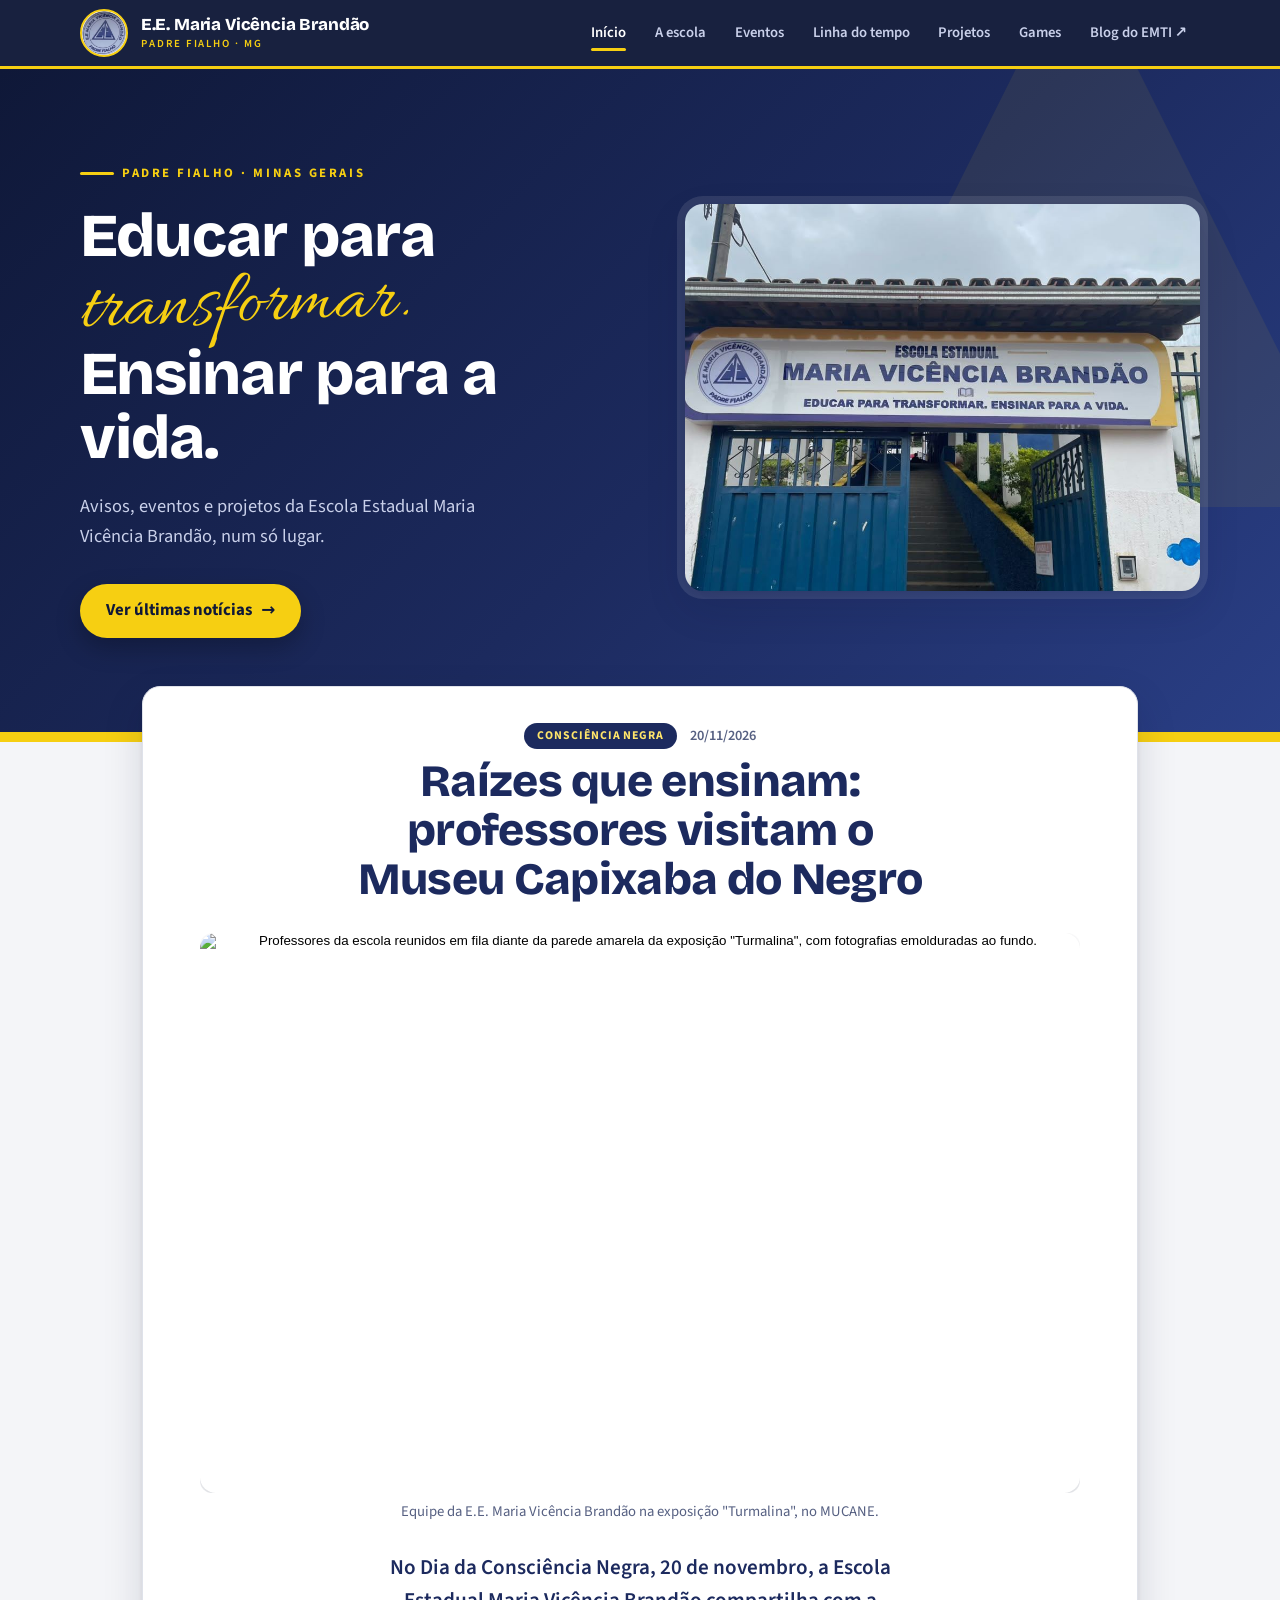
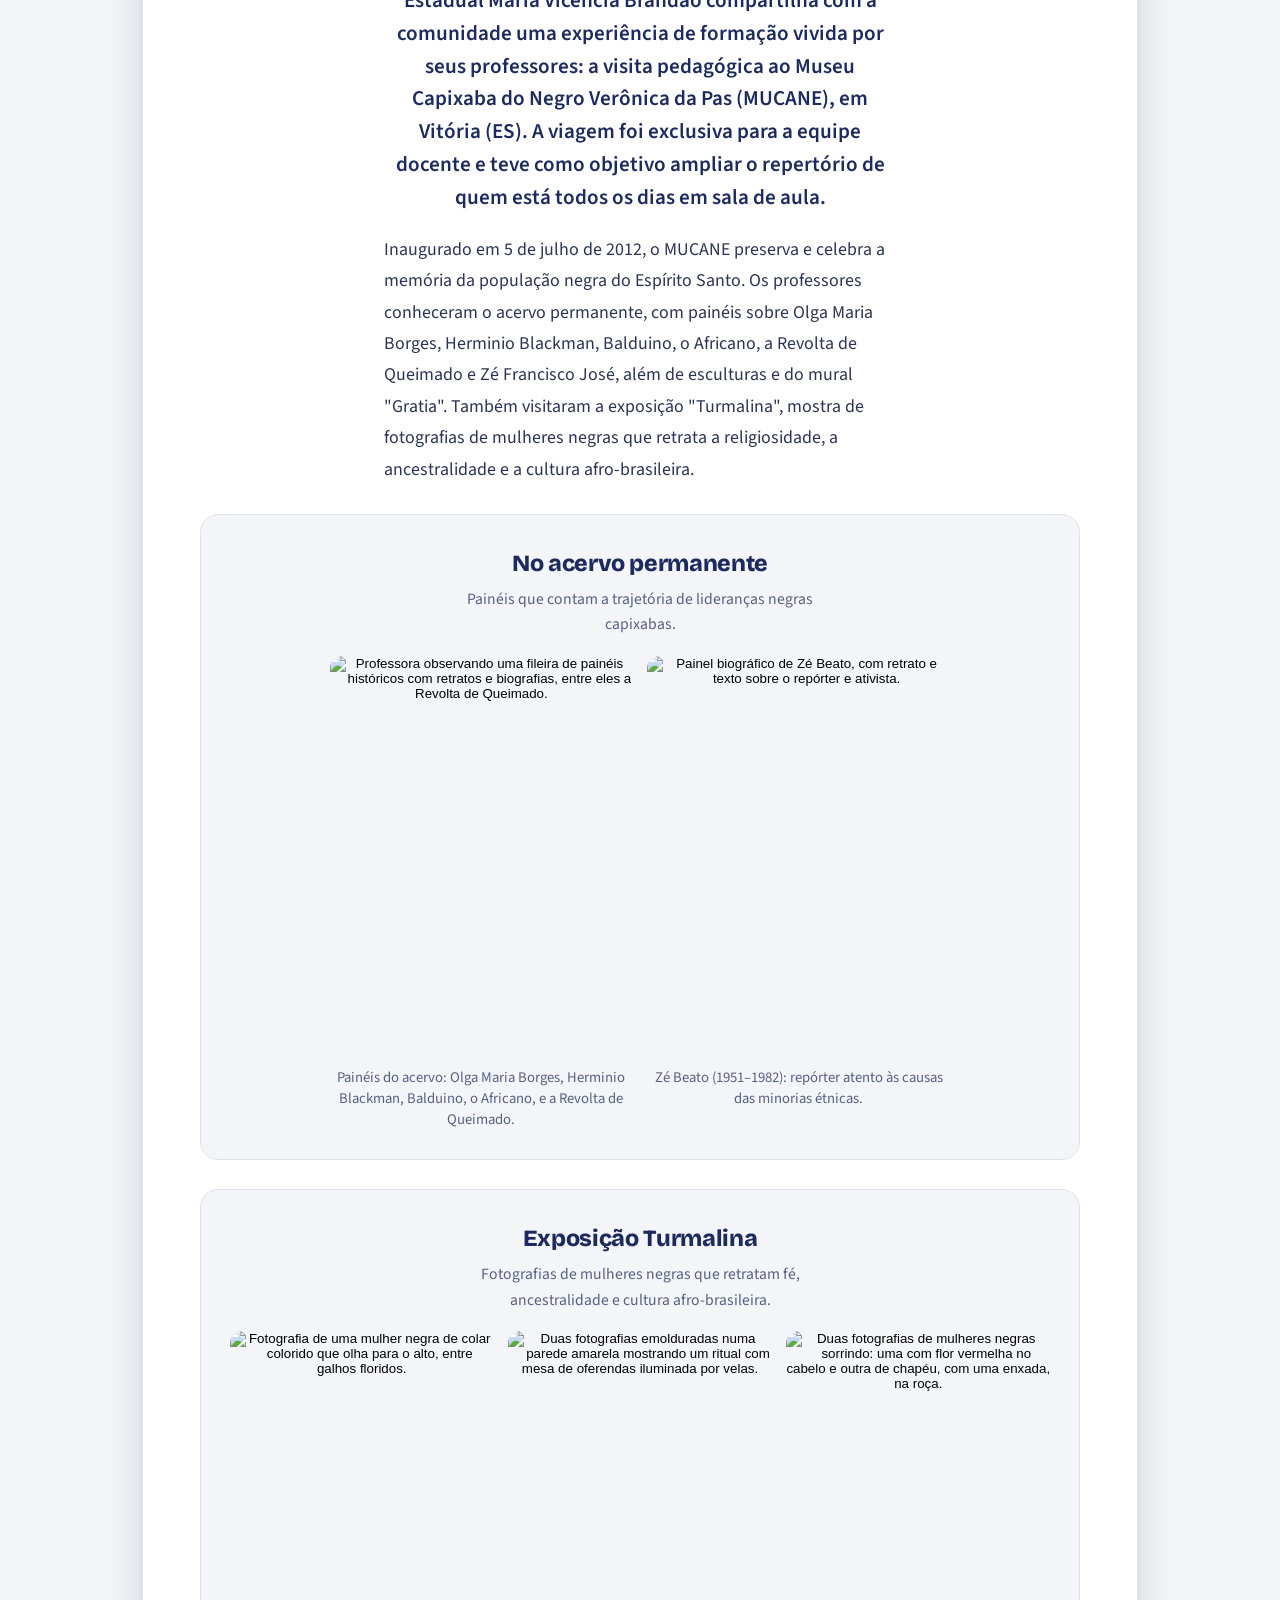
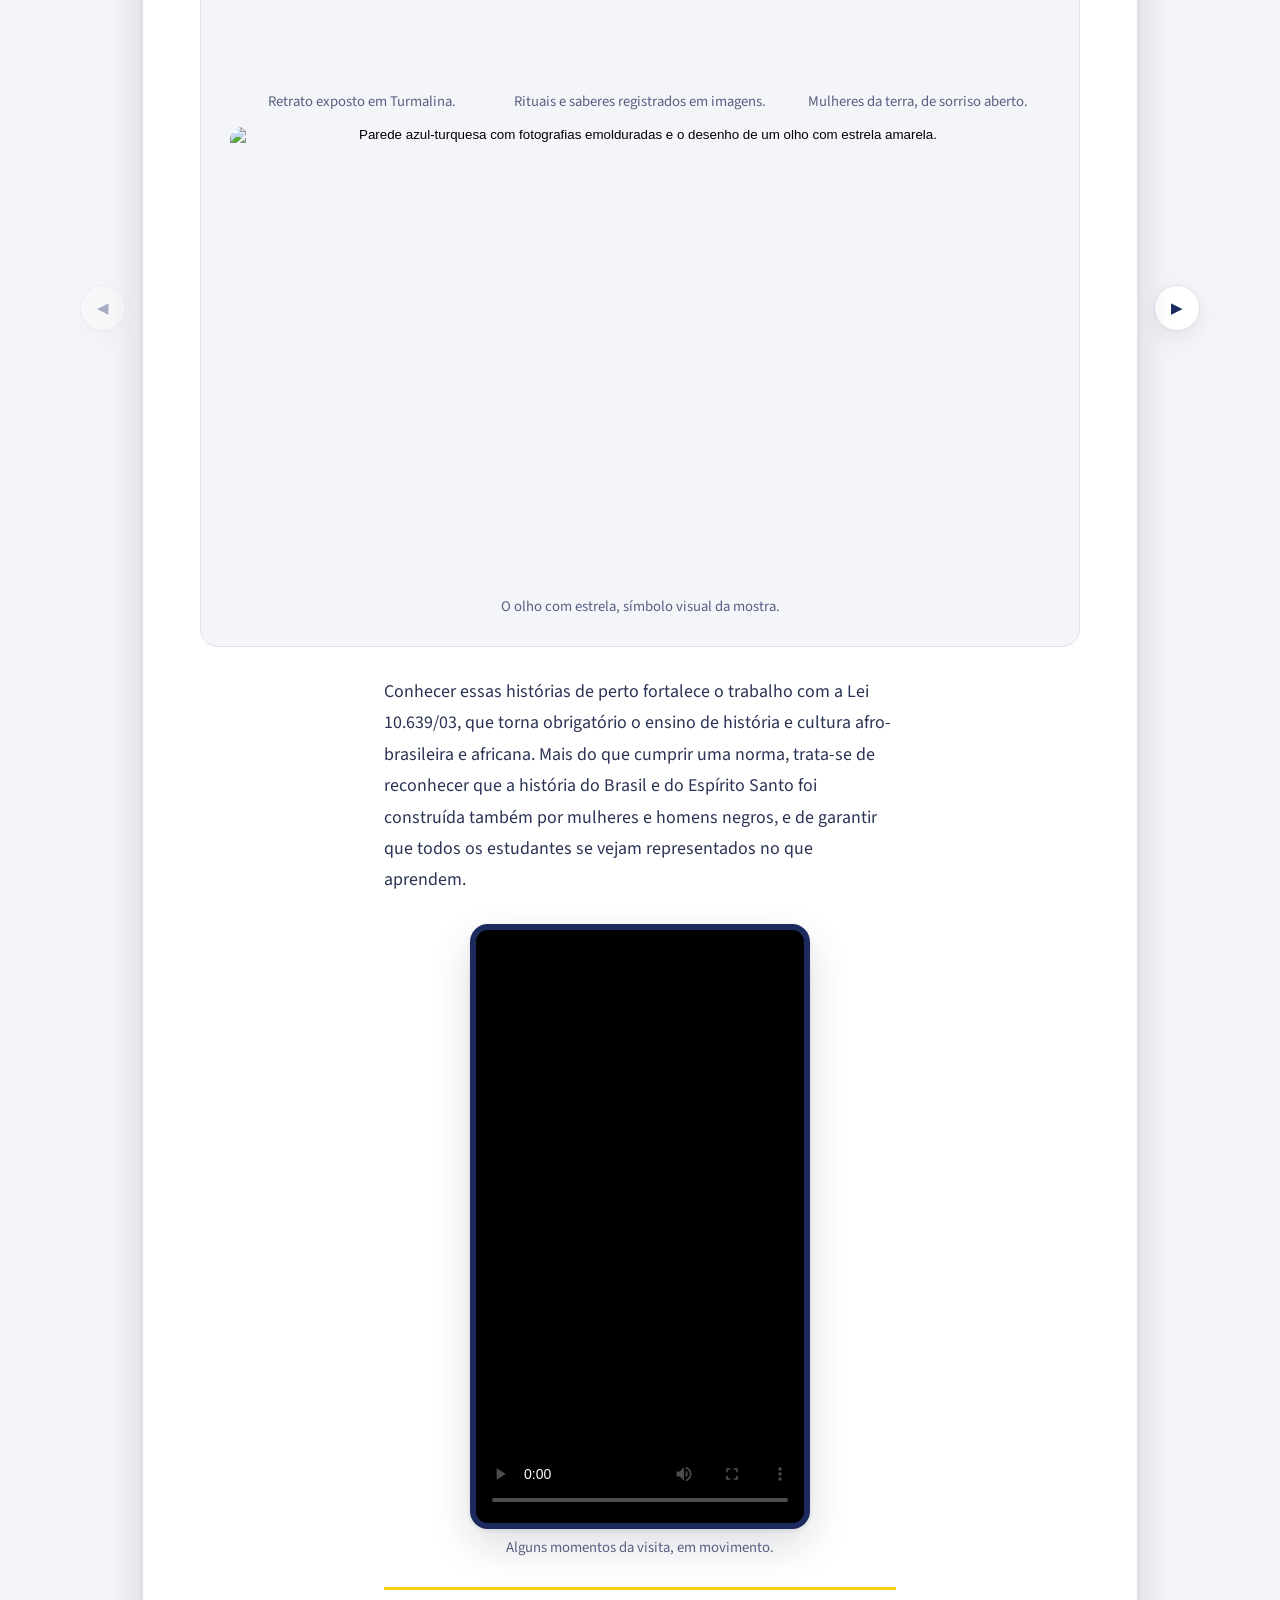
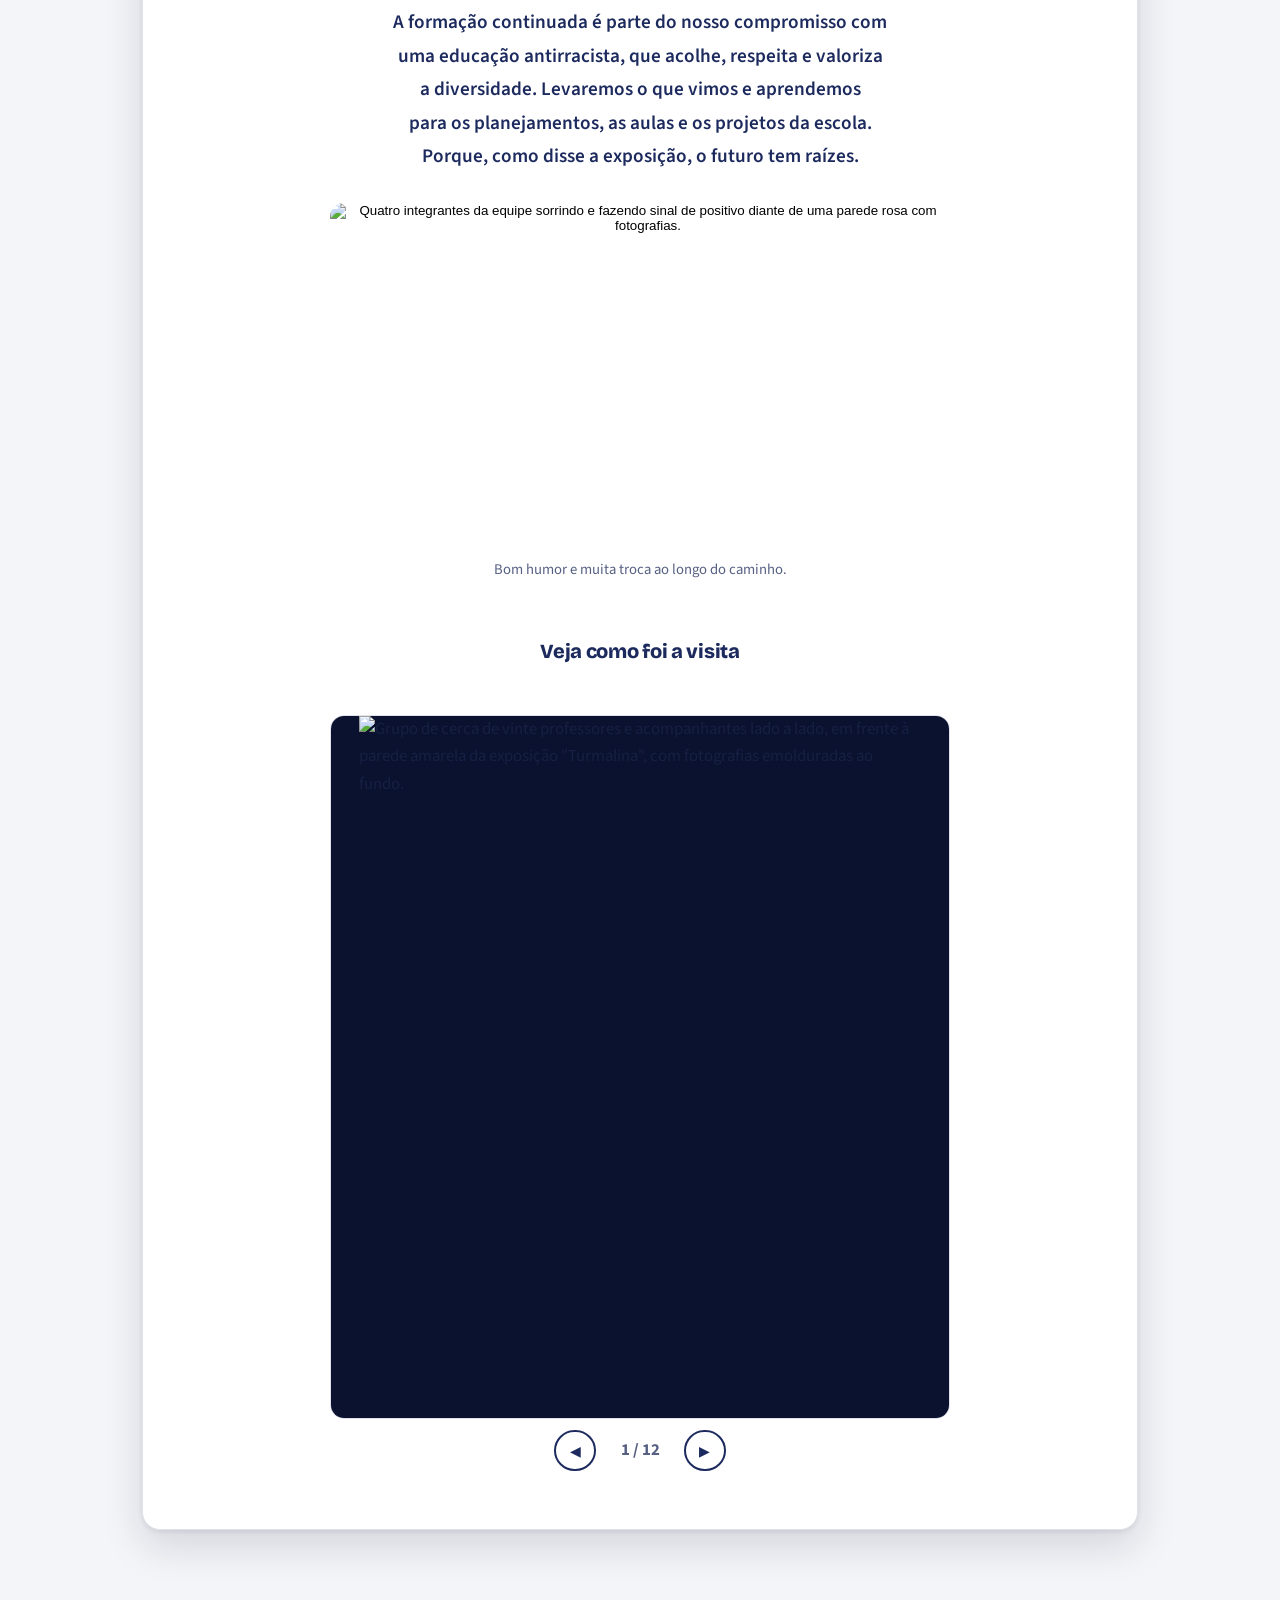
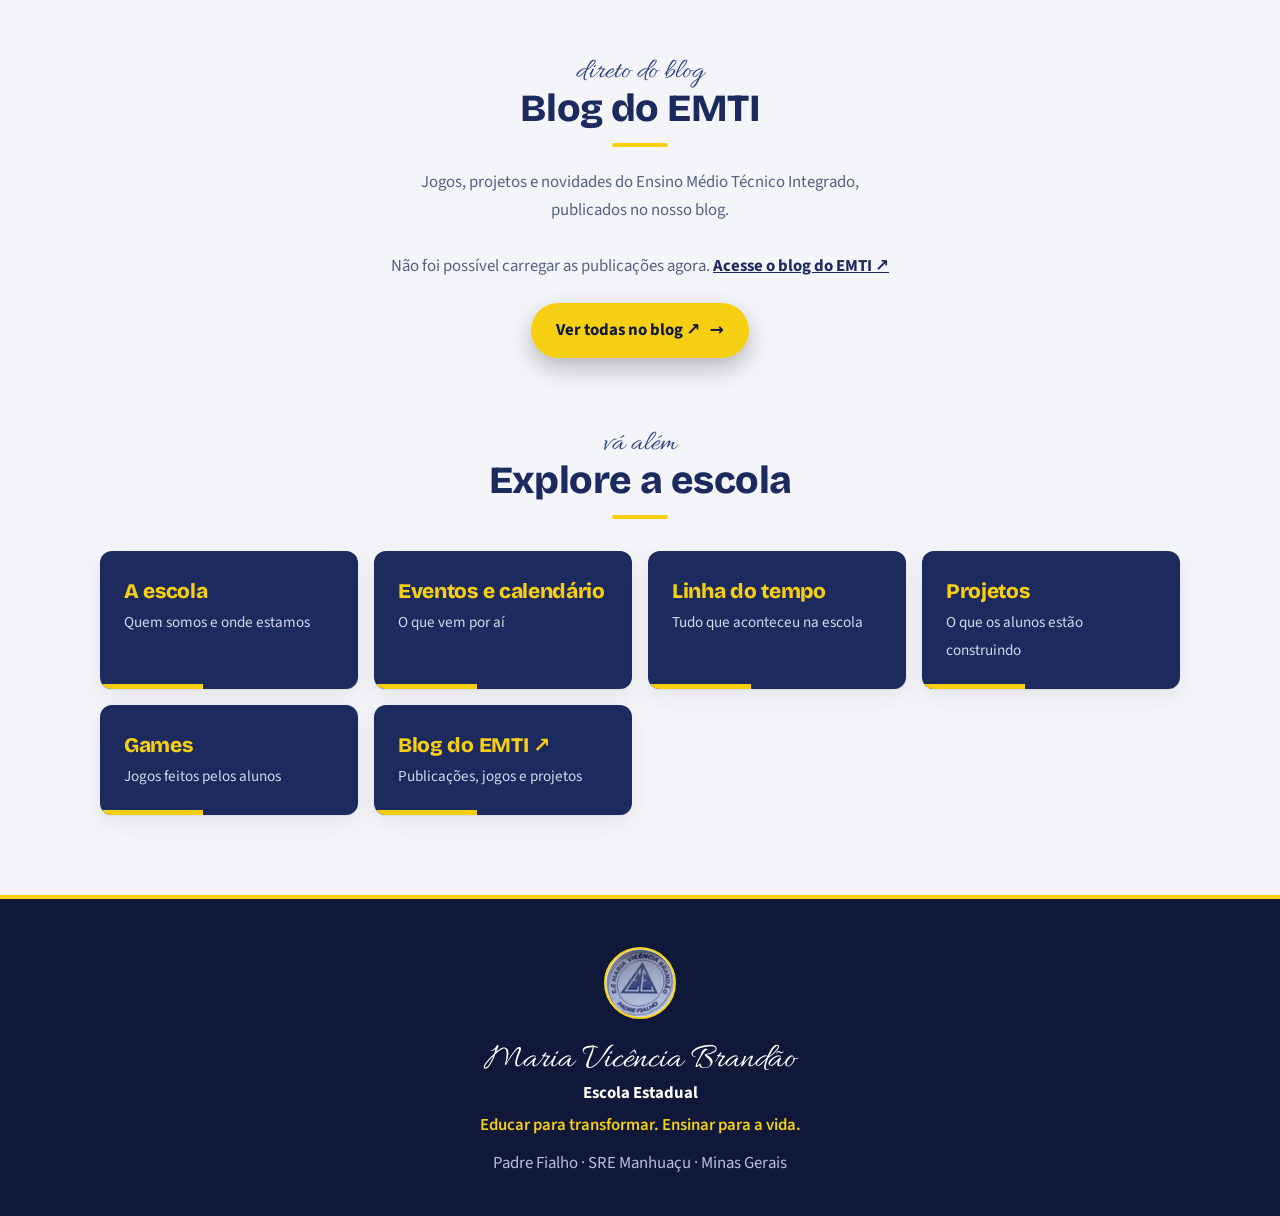
==== commit 0b06dc3b: "Add files via upload" ====
--- a/index.html
+++ b/index.html
@@ -1,52 +1,54 @@
-<!DOCTYPE html>
-<html lang="pt-BR">
-<head>
-<meta charset="UTF-8">
-<meta name="viewport" content="width=device-width, initial-scale=1, viewport-fit=cover">
-<meta name="theme-color" content="#0f1838">
-<title>E.E. Maria Vicência Brandão</title>
-<link rel="icon" href="img/favicon.png">
-<link rel="stylesheet" href="style.css">
-</head>
-<body data-pagina="inicio">
-<main>
-<section class="capa">
-    <div class="capa-txt">
-      <p class="capa-selo">Padre Fialho · Minas Gerais</p>
-      <h1>Educar para <span class="script">transformar.</span><br>Ensinar para a vida.</h1>
-      <p class="capa-sub">Avisos, eventos e projetos da Escola Estadual Maria Vicência Brandão, num só lugar.</p>
-      <a class="botao" href="#home">Ver últimas notícias</a>
-    </div>
-    <figure class="capa-foto"><img src="img/fachada.jpg" alt="Entrada da Escola Estadual Maria Vicência Brandão"></figure>
-  </section>
-
-  <section id="home" class="destaque">
-    <div class="titulo-bloco"><span class="script">fique por dentro</span><h2>Últimas notícias da escola</h2></div>
-    <div class="carrossel">
-      <article class="post" id="post"></article>
-    </div>
-  </section>
-
-  <section id="blog" class="bloco reveal">
-    <div class="titulo-bloco"><span class="script">direto do blog</span><h2>Blog do EMTI</h2></div>
-    <p class="intro">Jogos, projetos e novidades do Ensino Médio Técnico Integrado, publicados no nosso blog.</p>
-    <div class="blog-lista" id="blogLista"><p class="blog-vazio">Carregando publicações…</p></div>
-    <p class="blog-mais"><a class="botao" id="blogLink" href="https://eemariavicencia.blogspot.com/" target="_blank" rel="noopener">Ver todas no blog ↗</a></p>
-  </section>
-
-  <section id="explorar" class="bloco reveal">
-    <div class="titulo-bloco"><span class="script">vá além</span><h2>Explore a escola</h2></div>
-    <div class="atalhos">
-      <a href="escola.html" class="atalho"><strong>A escola</strong><span>Quem somos e onde estamos</span></a>
-      <a href="eventos.html" class="atalho"><strong>Eventos e calendário</strong><span>O que vem por aí</span></a>
-      <a href="linha-do-tempo.html" class="atalho"><strong>Linha do tempo</strong><span>Tudo que aconteceu na escola</span></a>
-      <a href="projetos.html" class="atalho"><strong>Projetos</strong><span>O que os alunos estão construindo</span></a>
-      <a href="games.html" class="atalho"><strong>Games</strong><span>Jogos feitos pelos alunos</span></a>
-      <a href="https://eemariavicencia.blogspot.com/" class="atalho" target="_blank" rel="noopener"><strong>Blog do EMTI ↗</strong><span>Publicações, jogos e projetos</span></a>
-    </div>
-  </section>
-</main>
-<script src="alunos.js"></script>
-<script src="script.js"></script>
-</body>
-</html>
+<!DOCTYPE html>
+<html lang="pt-BR">
+<head>
+<meta charset="UTF-8">
+<meta name="viewport" content="width=device-width, initial-scale=1, viewport-fit=cover">
+<meta name="theme-color" content="#0f1838">
+<title>E.E. Maria Vicência Brandão</title>
+<link rel="icon" href="img/favicon.png">
+<link rel="stylesheet" href="style.css">
+</head>
+<body data-pagina="inicio">
+<main>
+<section class="capa">
+    <div class="capa-txt">
+      <p class="capa-selo">Padre Fialho · Minas Gerais</p>
+      <h1>Educar para <span class="script">transformar.</span><br>Ensinar para a vida.</h1>
+      <p class="capa-sub">Avisos, eventos e projetos da Escola Estadual Maria Vicência Brandão, num só lugar.</p>
+      <a class="botao" href="#home">Ver últimas notícias</a>
+    </div>
+    <figure class="capa-foto"><img src="img/fachada.jpg" alt="Entrada da Escola Estadual Maria Vicência Brandão"></figure>
+  </section>
+
+  <section id="home" class="destaque">
+    <div class="titulo-bloco"><span class="script">fique por dentro</span><h2>Últimas notícias da escola</h2></div>
+    <div class="carrossel">
+      <button type="button" class="seta" id="btnRecente" aria-label="Notícia mais recente" title="Mais recente">&#9664;</button>
+      <article class="post" id="post" aria-live="polite"></article>
+      <button type="button" class="seta" id="btnAntiga" aria-label="Notícia mais antiga" title="Mais antiga">&#9654;</button>
+    </div>
+  </section>
+
+  <section id="blog" class="bloco reveal">
+    <div class="titulo-bloco"><span class="script">direto do blog</span><h2>Blog do EMTI</h2></div>
+    <p class="intro">Jogos, projetos e novidades do Ensino Médio Técnico Integrado, publicados no nosso blog.</p>
+    <div class="blog-lista" id="blogLista"><p class="blog-vazio">Carregando publicações…</p></div>
+    <p class="blog-mais"><a class="botao" id="blogLink" href="https://eemariavicencia.blogspot.com/" target="_blank" rel="noopener">Ver todas no blog ↗</a></p>
+  </section>
+
+  <section id="explorar" class="bloco reveal">
+    <div class="titulo-bloco"><span class="script">vá além</span><h2>Explore a escola</h2></div>
+    <div class="atalhos">
+      <a href="escola.html" class="atalho"><strong>A escola</strong><span>Quem somos e onde estamos</span></a>
+      <a href="eventos.html" class="atalho"><strong>Eventos e calendário</strong><span>O que vem por aí</span></a>
+      <a href="linha-do-tempo.html" class="atalho"><strong>Linha do tempo</strong><span>Tudo que aconteceu na escola</span></a>
+      <a href="projetos.html" class="atalho"><strong>Projetos</strong><span>O que os alunos estão construindo</span></a>
+      <a href="games.html" class="atalho"><strong>Games</strong><span>Jogos feitos pelos alunos</span></a>
+      <a href="https://eemariavicencia.blogspot.com/" class="atalho" target="_blank" rel="noopener"><strong>Blog do EMTI ↗</strong><span>Publicações, jogos e projetos</span></a>
+    </div>
+  </section>
+</main>
+<script src="alunos.js"></script>
+<script src="script.js"></script>
+</body>
+</html>
--- a/style.css
+++ b/style.css
@@ -292,3 +292,134 @@
 .eventos{max-width:880px;margin-left:auto;margin-right:auto}
 .cal{max-width:760px;margin-left:auto;margin-right:auto}
 .linha{max-width:820px;margin-left:auto;margin-right:auto}
+
+/* Carrossel de projetos dentro de uma postagem */
+.carr-titulo{margin:1.6rem 0 .7rem;font-size:1.25rem;font-weight:800;color:var(--azul)}
+.carr{margin:.4rem 0 1.4rem}
+.carr-trilho{display:flex;overflow-x:auto;scroll-snap-type:x mandatory;scrollbar-width:none;border-radius:14px;border:1px solid var(--linha);background:var(--fundo)}
+.carr-trilho::-webkit-scrollbar{display:none}
+.carr-slide{flex:0 0 100%;scroll-snap-align:start;display:flex;flex-direction:column;gap:.9rem;padding:1.4rem 1.5rem;border-top:5px solid var(--amarelo);position:relative;min-height:190px}
+.carr-slide img{width:100%;max-height:260px;object-fit:cover;border-radius:10px}
+.carr-num{align-self:flex-start;width:2.1rem;height:2.1rem;display:grid;place-items:center;border-radius:50%;background:var(--azul);color:var(--amarelo);font-weight:800;font-family:var(--titulo)}
+.carr-txt h4{font-family:var(--titulo);font-size:1.3rem;font-weight:800;color:var(--azul);line-height:1.2;margin-bottom:.35rem}
+.carr-txt p{font-size:1.02rem;color:#2a3354}
+.carr-nav{display:flex;align-items:center;justify-content:center;gap:1rem;margin-top:.7rem}
+.carr-nav button{width:2.6rem;height:2.6rem;border-radius:50%;border:2px solid var(--azul);background:var(--branco);color:var(--azul);font-size:.9rem;cursor:pointer}
+.carr-nav button:hover{background:var(--amarelo)}
+.carr-pos{font-weight:700;color:var(--suave);min-width:3.5rem;text-align:center}
+.post-fecho{margin-top:.4rem}
+.mais{margin-top:.7rem}
+.mais summary{cursor:pointer;font-weight:700;color:var(--azul-2)}
+.mais-corpo{margin-top:.8rem;padding-top:.8rem;border-top:1px dashed var(--linha)}
+.mais-corpo>.linha-topo,.mais-corpo>h2{display:none}
+.mais-corpo>.post-texto:not(.post-fecho){display:none}
+
+/* ===== Página Projetos Tecnológicos ===== */
+.pt-capa{position:relative;overflow:hidden;color:#fff;background:radial-gradient(900px 420px at 88% -10%,rgba(0,212,255,.30),transparent 60%),radial-gradient(600px 300px at 0% 110%,rgba(30,107,255,.35),transparent 60%),linear-gradient(135deg,#070d26,#0c1f5c 65%,#0b3b8f);padding:4.2rem max(1.25rem,calc((100% - var(--larg))/2)) 4.8rem}
+.pt-capa::before{content:"";position:absolute;inset:0;opacity:.16;background-image:linear-gradient(rgba(0,214,255,.6) 1px,transparent 1px),linear-gradient(90deg,rgba(0,214,255,.6) 1px,transparent 1px);background-size:44px 44px;-webkit-mask-image:linear-gradient(120deg,transparent 30%,#000);mask-image:linear-gradient(120deg,transparent 30%,#000)}
+.pt-capa::after{content:"";position:absolute;left:0;right:0;bottom:0;height:5px;background:linear-gradient(90deg,#1e6bff,#00d4ff)}
+.pt-circuito{position:absolute;right:-20px;top:0;height:100%;width:min(560px,70%);opacity:.55;pointer-events:none}
+.pt-circuito path{fill:none;stroke:#00d4ff;stroke-width:1.5;stroke-linecap:round;stroke-linejoin:round;stroke-dasharray:6 10;opacity:.45}
+.pt-circuito circle{fill:#07102e;stroke:#00d4ff;stroke-width:1.6}
+.pt-capa-in{position:relative;max-width:760px;animation:sobe .6s ease-out both}
+.pt-selo{display:inline-block;font-size:.78rem;font-weight:700;letter-spacing:.16em;text-transform:uppercase;color:#6fe3ff;margin-bottom:1rem}
+.pt-capa h1{font-size:clamp(2.3rem,6vw,3.7rem);font-weight:800;line-height:1.05;margin-bottom:.8rem}
+.pt-sub{font-size:clamp(1.1rem,2.4vw,1.35rem);color:#bfe9ff;font-weight:600;margin-bottom:1rem}
+.pt-apres{color:#dbe6ff;max-width:62ch}
+.pt-galeria{padding:2.8rem max(1.25rem,calc((100% - var(--larg))/2)) 1rem}
+.pt-topo{display:flex;flex-wrap:wrap;align-items:baseline;justify-content:space-between;gap:.4rem 1.5rem;margin-bottom:1.5rem}
+.pt-topo h2{font-size:clamp(1.5rem,3.2vw,2rem);font-weight:800;color:#0e2a6b}
+.pt-topo p{color:var(--suave);font-size:.95rem}
+.pt-grade{display:grid;grid-template-columns:1fr;gap:1.5rem}
+.pt-card{background:#fff;border:1px solid #d6def0;border-radius:16px;overflow:hidden;display:flex;flex-direction:column;box-shadow:var(--sombra);border-bottom:4px solid #00c8ff;transition:transform .25s,box-shadow .25s,opacity .6s}
+.pt-card:hover{transform:translateY(-4px);box-shadow:0 2px 4px rgba(15,24,56,.08),0 18px 40px rgba(30,107,255,.20)}
+.pt-foto{position:relative;margin:0;aspect-ratio:3/4;background:#0a1230;overflow:hidden}
+.pt-foto button{all:unset;display:block;width:100%;height:100%;cursor:zoom-in}
+.pt-foto button:focus-visible{outline:3px solid #00d4ff;outline-offset:-3px}
+.pt-foto img{width:100%;height:100%;object-fit:cover;display:block;transition:transform .5s}
+.pt-card:hover .pt-foto img{transform:scale(1.04)}
+.pt-zoom{position:absolute;right:.7rem;bottom:.7rem;width:2.3rem;height:2.3rem;border-radius:50%;background:rgba(10,18,48,.8);border:1px solid rgba(111,227,255,.5);display:grid;place-items:center;color:#6fe3ff;pointer-events:none}
+.pt-num{position:absolute;left:.8rem;top:.8rem;background:rgba(10,18,48,.85);color:#6fe3ff;font-family:var(--titulo);font-weight:800;padding:.2rem .7rem;border-radius:99px;font-size:.85rem;letter-spacing:.08em;border:1px solid rgba(111,227,255,.5);pointer-events:none}
+.pt-corpo{padding:1.15rem 1.3rem 1.5rem;display:flex;flex-direction:column;gap:.55rem;flex:1}
+.pt-turma{align-self:flex-start;background:#e6f0ff;color:#1448b8;font-weight:700;font-size:.78rem;padding:.2rem .75rem;border-radius:99px;letter-spacing:.04em}
+.pt-corpo h3{font-size:1.25rem;font-weight:800;color:#0e2a6b;line-height:1.2}
+.pt-corpo p{font-size:.97rem;color:#2a3354;line-height:1.55}
+.pt-fecho{position:relative;overflow:hidden;margin:2.4rem max(1.25rem,calc((100% - var(--larg))/2)) 0;padding:1.8rem 2rem;border-radius:16px;background:linear-gradient(135deg,#070d26,#0c1f5c);color:#e6f2ff;border-left:6px solid #00d4ff;font-size:1.1rem}
+.pt-fecho strong{display:block;font-family:var(--titulo);font-size:1.35rem;color:#6fe3ff;margin-bottom:.3rem}
+.pt-lb{border:0;padding:0;background:transparent;max-width:min(92vw,720px);max-height:94vh;margin:auto;overflow:visible}
+.pt-lb::backdrop{background:rgba(5,10,30,.88)}
+.pt-lb img{display:block;max-width:100%;max-height:82vh;margin:0 auto;border-radius:12px;box-shadow:0 20px 60px rgba(0,0,0,.5)}
+.pt-lb p{color:#e6f2ff;text-align:center;margin-top:.7rem;font-weight:600}
+.pt-lb button{position:absolute;right:-.4rem;top:-.9rem;width:2.6rem;height:2.6rem;border-radius:50%;border:2px solid #00d4ff;background:#0a1230;color:#6fe3ff;font-size:1.2rem;cursor:pointer}
+@media(min-width:640px){.pt-grade{grid-template-columns:repeat(2,1fr)}}
+@media(min-width:1020px){.pt-grade{grid-template-columns:repeat(3,1fr)}}
+@media(prefers-reduced-motion:reduce){.pt-capa-in{animation:none}.pt-foto img,.pt-card{transition:none}.pt-card:hover{transform:none}}
+
+/* Projetos: publicação da Feira de Robótica */
+.pt-feira{max-width:70ch;margin:0 0 1.6rem}
+.pt-feira h2{font-size:clamp(1.5rem,3.2vw,2rem);font-weight:800;color:#0e2a6b;margin:.5rem 0}
+.pt-feira p{color:#2a3354;line-height:1.65}
+.pt-feira h3{font-size:1.25rem;font-weight:800;color:#0e2a6b;margin:1.4rem 0 .1rem}
+.pt-feira small{color:var(--suave)}
+.pt-feira-fecho{max-width:70ch;margin:1.6rem 0 0;color:#2a3354;line-height:1.65}
+
+/* Carrossel com foto dentro da publicação */
+.carr-slide.tem-foto{align-items:center;gap:1.2rem}
+.carr-slide.tem-foto img{height:auto;max-height:none;aspect-ratio:3/4;object-fit:contain;max-width:340px;margin:0 auto;box-shadow:var(--sombra);background:#0a1230}
+.carr-slide.tem-foto .carr-num{position:absolute;left:1.2rem;top:1.2rem;z-index:1}
+.carr-turma{display:inline-block;margin-bottom:.4rem;background:#e6f0ff;color:#1448b8;font-weight:700;font-size:.78rem;padding:.2rem .75rem;border-radius:99px}
+@media (min-width:761px){
+  .carr-slide.tem-foto{flex-direction:row;padding:1.5rem 2rem;gap:2rem}
+  .carr-slide.tem-foto img{flex:0 0 300px;width:300px;margin:0}
+  .carr-slide.tem-foto .carr-txt{flex:1}
+  .carr-slide.tem-foto .carr-txt h4{font-size:1.6rem}
+}
+
+/* Carrossel de imagens prontas (4:5), sem texto extra */
+.carr-slide.so-img{padding:0;border-top:0;align-items:center;background:#0a1230;min-height:0}
+.carr-slide.so-img img{width:auto;height:auto;max-width:100%;max-height:min(78vh,780px);aspect-ratio:4/5;object-fit:contain;border-radius:0;margin:0 auto}
+
+/* ===== Publicação em formato de reportagem (centralizada) ===== */
+.rep{max-width:880px;margin:0 auto;display:flex;flex-direction:column;align-items:center;gap:1.8rem}
+.rep-topo{text-align:center;display:flex;flex-direction:column;align-items:center;gap:.5rem}
+.rep-topo .linha-topo{justify-content:center;margin:0}
+.rep-topo h2{max-width:22ch;margin:0 auto;font-size:clamp(1.7rem,4.2vw,2.8rem);line-height:1.1;text-wrap:balance}
+.rep-fig{margin:0;width:100%}
+.rep-fig img{display:block;width:100%;height:100%;object-fit:cover;border-radius:12px}
+.rep-fig figcaption,.rep-video figcaption{margin-top:.55rem;text-align:center;font-size:.92rem;line-height:1.4;color:var(--suave)}
+.rep-zoom{display:block;width:100%;height:100%;padding:0;border:0;background:none;cursor:zoom-in;border-radius:12px;overflow:hidden}
+.rep-zoom:focus-visible{outline:3px solid var(--amarelo);outline-offset:3px}
+.rep-hero img{aspect-ratio:4/3;max-height:560px;border-radius:16px;box-shadow:var(--sombra-2)}
+.rep-texto{width:100%;max-width:64ch;margin:0 auto}
+.rep-texto p{font-size:1.12rem;line-height:1.75;color:#2a3354;text-align:left;hyphens:manual;margin:0}
+.rep-texto p+p{margin-top:1.1rem}
+.rep-texto .rep-lead{hyphens:manual;font-size:1.32rem;line-height:1.55;text-align:center;color:var(--azul);font-weight:600;margin-bottom:1.3rem;text-wrap:balance}
+.rep-texto .rep-final{text-align:center;font-size:1.2rem;color:var(--azul);font-weight:600;padding-top:1rem;border-top:3px solid var(--amarelo);text-wrap:balance}
+.rep-galeria{width:100%;text-align:center;padding:1.6rem 1.2rem;background:var(--fundo);border:1px solid var(--linha);border-radius:18px}
+.rep-galeria h3{font-family:var(--titulo);font-size:1.45rem;font-weight:800;color:var(--azul);margin:0}
+.rep-leg{max-width:52ch;margin:.3rem auto 1.1rem;color:var(--suave);font-size:.98rem}
+.rep-grade{display:grid;gap:.9rem;align-items:start;justify-content:center}
+.rep-grade.n2{grid-template-columns:repeat(2,minmax(0,1fr));max-width:620px;margin:0 auto}
+.rep-grade.n4{grid-template-columns:repeat(2,minmax(0,1fr))}
+.rep-grade .rep-fig img{aspect-ratio:3/4;box-shadow:var(--sombra)}
+.rep-grade.n4 .rep-fig:first-child,.rep-grade.n4 .rep-fig:last-child{grid-column:1/-1}
+.rep-grade.n4 .rep-fig:first-child img{aspect-ratio:4/5;max-height:520px}
+.rep-grade.n4 .rep-fig:last-child img{aspect-ratio:16/9}
+.rep-video{margin:0;display:flex;flex-direction:column;align-items:center;width:100%}
+.rep-video video{width:min(100%,340px);aspect-ratio:9/16;max-height:78vh;background:#000;border-radius:18px;box-shadow:var(--sombra-2);border:6px solid var(--azul)}
+.rep-momento{max-width:620px}
+.rep-momento img{aspect-ratio:16/9;border-radius:14px}
+.rep .carr-titulo{text-align:center}
+.rep .carr{width:100%;max-width:620px}
+.rep .post-nota{width:100%}
+@media (min-width:760px){
+  .rep-grade.n4{grid-template-columns:repeat(3,minmax(0,1fr))}
+  .rep-grade.n4 .rep-fig:first-child{grid-column:auto}
+  .rep-grade.n4 .rep-fig:first-child img{aspect-ratio:3/4;max-height:none}
+  .rep-galeria{padding:1.8rem 1.8rem}
+}
+@media (max-width:520px){.rep-texto p{font-size:1.05rem}.rep-texto .rep-lead{font-size:1.18rem}.rep-grade.n2{gap:.6rem}}
+.lightbox{border:0;padding:0;background:transparent;max-width:100vw;max-height:100vh;width:100%;height:100%}
+.lightbox::backdrop{background:rgba(8,14,40,.92)}
+.lightbox img{position:absolute;inset:0;margin:auto;max-width:94vw;max-height:90vh;border-radius:8px;object-fit:contain}
+.lb-fechar{position:absolute;top:max(.8rem,env(safe-area-inset-top));right:1rem;z-index:2;width:2.8rem;height:2.8rem;border-radius:50%;border:0;background:var(--amarelo);color:var(--azul);font-size:1.8rem;line-height:1;cursor:pointer}
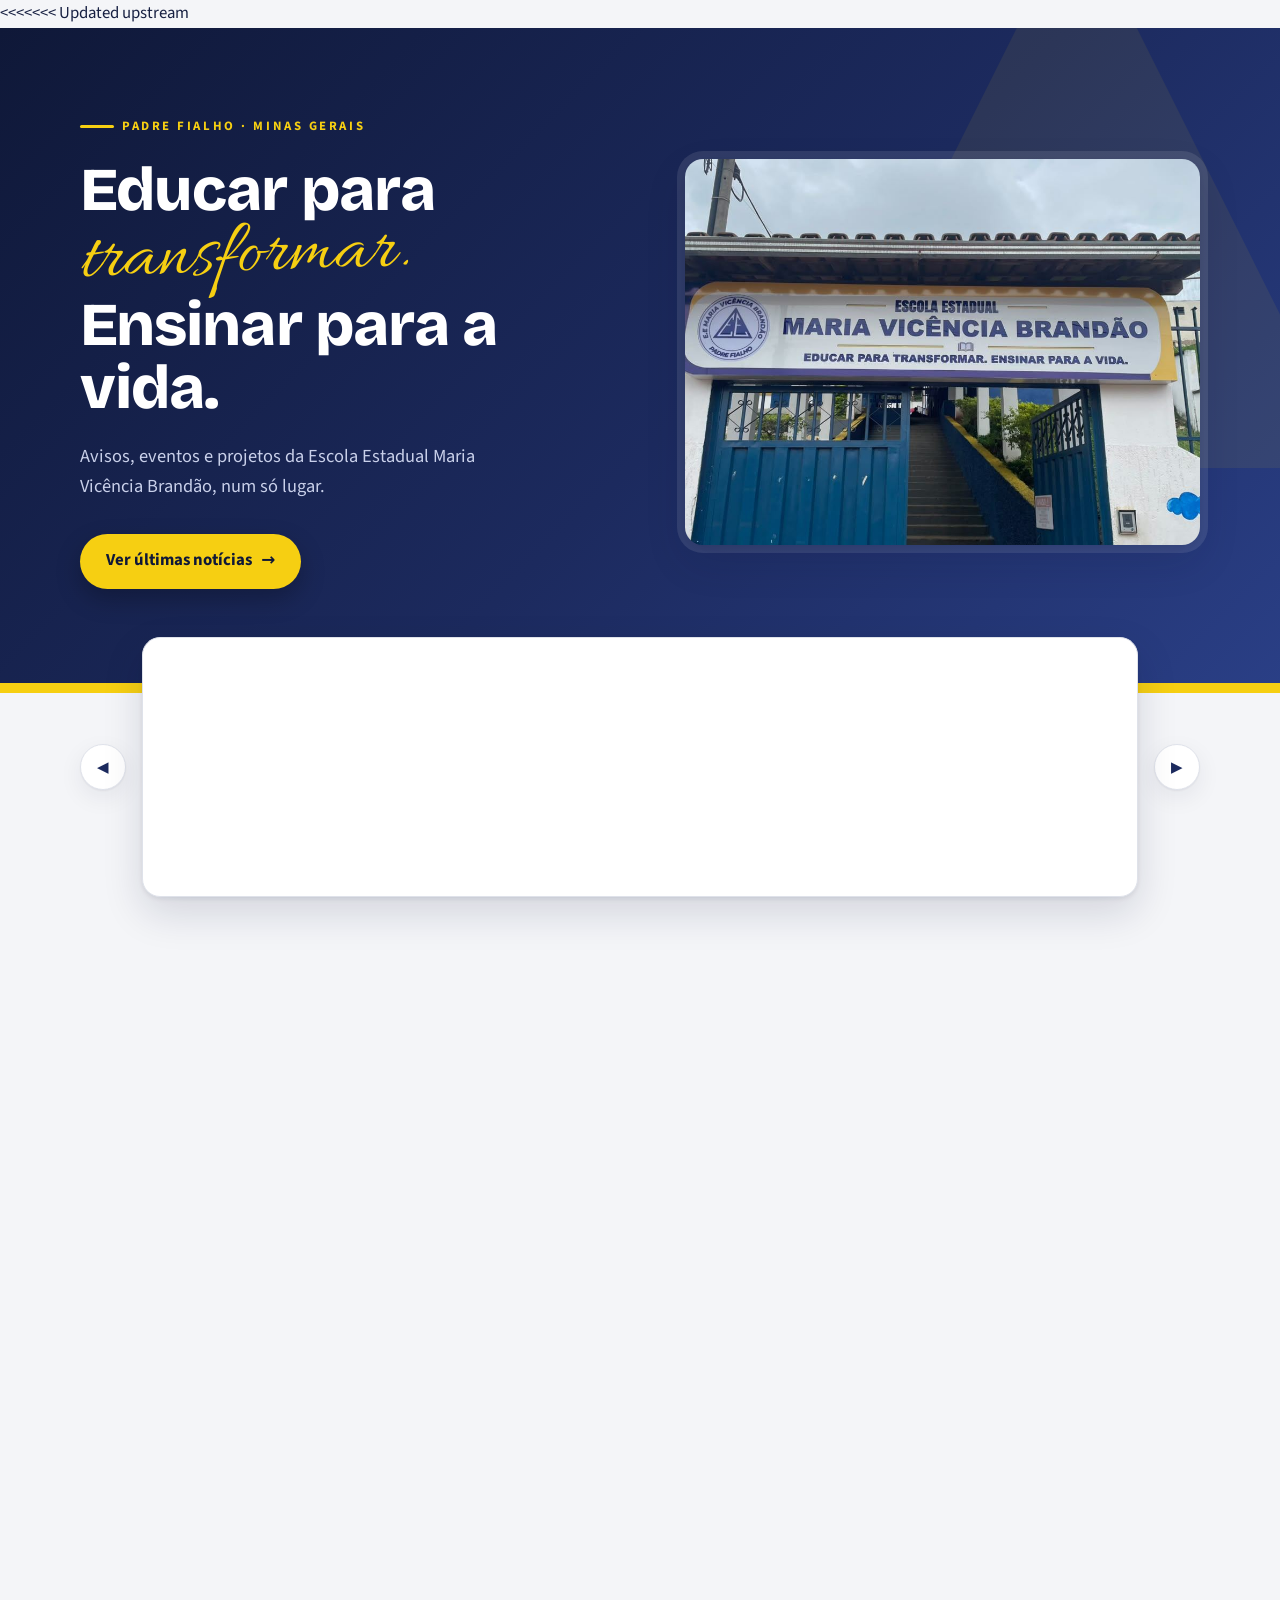
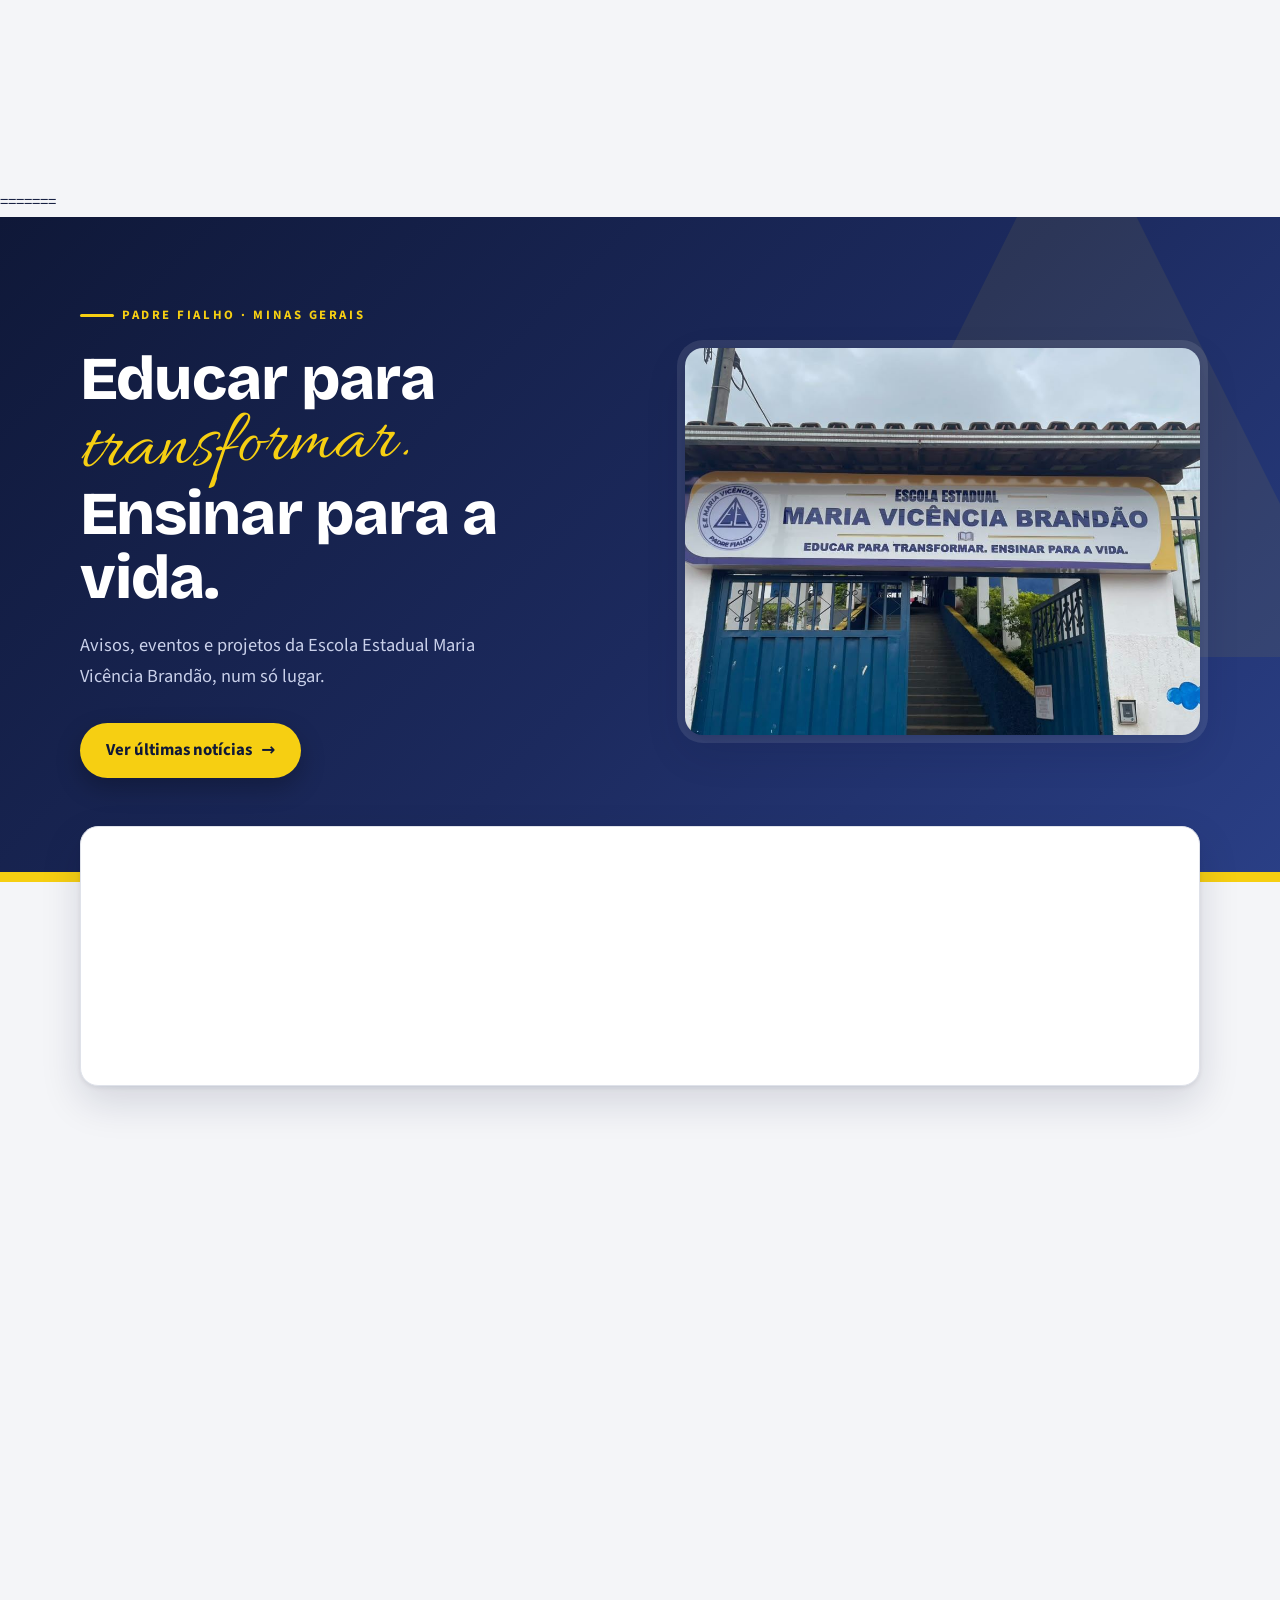
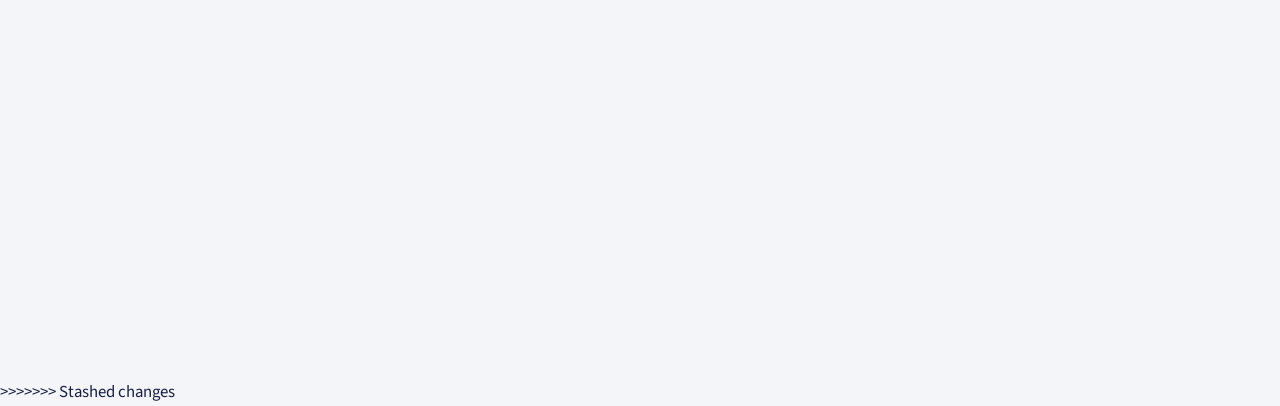
==== commit e02c126a: "Salvando alterações locais" ====
--- a/index.html
+++ b/index.html
@@ -1,3 +1,4 @@
+<<<<<<< Updated upstream
 <!DOCTYPE html>
 <html lang="pt-BR">
 <head>
@@ -52,3 +53,57 @@
 <script src="script.js"></script>
 </body>
 </html>
+=======
+<!DOCTYPE html>
+<html lang="pt-BR">
+<head>
+<meta charset="UTF-8">
+<meta name="viewport" content="width=device-width, initial-scale=1, viewport-fit=cover">
+<meta name="theme-color" content="#0f1838">
+<title>E.E. Maria Vicência Brandão</title>
+<link rel="icon" href="img/favicon.png">
+<link rel="stylesheet" href="style.css">
+</head>
+<body data-pagina="inicio">
+<main>
+<section class="capa">
+    <div class="capa-txt">
+      <p class="capa-selo">Padre Fialho · Minas Gerais</p>
+      <h1>Educar para <span class="script">transformar.</span><br>Ensinar para a vida.</h1>
+      <p class="capa-sub">Avisos, eventos e projetos da Escola Estadual Maria Vicência Brandão, num só lugar.</p>
+      <a class="botao" href="#home">Ver últimas notícias</a>
+    </div>
+    <figure class="capa-foto"><img src="img/fachada.jpg" alt="Entrada da Escola Estadual Maria Vicência Brandão"></figure>
+  </section>
+
+  <section id="home" class="destaque">
+    <div class="titulo-bloco"><span class="script">fique por dentro</span><h2>Últimas notícias da escola</h2></div>
+    <div class="carrossel">
+      <article class="post" id="post"></article>
+    </div>
+  </section>
+
+  <section id="blog" class="bloco reveal">
+    <div class="titulo-bloco"><span class="script">direto do blog</span><h2>Blog do EMTI</h2></div>
+    <p class="intro">Jogos, projetos e novidades do Ensino Médio Técnico Integrado, publicados no nosso blog.</p>
+    <div class="blog-lista" id="blogLista"><p class="blog-vazio">Carregando publicações…</p></div>
+    <p class="blog-mais"><a class="botao" id="blogLink" href="https://eemariavicencia.blogspot.com/" target="_blank" rel="noopener">Ver todas no blog ↗</a></p>
+  </section>
+
+  <section id="explorar" class="bloco reveal">
+    <div class="titulo-bloco"><span class="script">vá além</span><h2>Explore a escola</h2></div>
+    <div class="atalhos">
+      <a href="escola.html" class="atalho"><strong>A escola</strong><span>Quem somos e onde estamos</span></a>
+      <a href="eventos.html" class="atalho"><strong>Eventos e calendário</strong><span>O que vem por aí</span></a>
+      <a href="linha-do-tempo.html" class="atalho"><strong>Linha do tempo</strong><span>Tudo que aconteceu na escola</span></a>
+      <a href="projetos.html" class="atalho"><strong>Projetos</strong><span>O que os alunos estão construindo</span></a>
+      <a href="games.html" class="atalho"><strong>Games</strong><span>Jogos feitos pelos alunos</span></a>
+      <a href="https://eemariavicencia.blogspot.com/" class="atalho" target="_blank" rel="noopener"><strong>Blog do EMTI ↗</strong><span>Publicações, jogos e projetos</span></a>
+    </div>
+  </section>
+</main>
+<script src="alunos.js"></script>
+<script src="script.js"></script>
+</body>
+</html>
+>>>>>>> Stashed changes
--- a/style.css
+++ b/style.css
@@ -313,6 +313,7 @@
 .mais-corpo{margin-top:.8rem;padding-top:.8rem;border-top:1px dashed var(--linha)}
 .mais-corpo>.linha-topo,.mais-corpo>h2{display:none}
 .mais-corpo>.post-texto:not(.post-fecho){display:none}
+<<<<<<< Updated upstream
 
 /* ===== Página Projetos Tecnológicos ===== */
 .pt-capa{position:relative;overflow:hidden;color:#fff;background:radial-gradient(900px 420px at 88% -10%,rgba(0,212,255,.30),transparent 60%),radial-gradient(600px 300px at 0% 110%,rgba(30,107,255,.35),transparent 60%),linear-gradient(135deg,#070d26,#0c1f5c 65%,#0b3b8f);padding:4.2rem max(1.25rem,calc((100% - var(--larg))/2)) 4.8rem}
@@ -423,3 +424,5 @@
 .lightbox::backdrop{background:rgba(8,14,40,.92)}
 .lightbox img{position:absolute;inset:0;margin:auto;max-width:94vw;max-height:90vh;border-radius:8px;object-fit:contain}
 .lb-fechar{position:absolute;top:max(.8rem,env(safe-area-inset-top));right:1rem;z-index:2;width:2.8rem;height:2.8rem;border-radius:50%;border:0;background:var(--amarelo);color:var(--azul);font-size:1.8rem;line-height:1;cursor:pointer}
+=======
+>>>>>>> Stashed changes
--- a/style.css
+++ b/style.css
@@ -313,6 +313,7 @@
 .mais-corpo{margin-top:.8rem;padding-top:.8rem;border-top:1px dashed var(--linha)}
 .mais-corpo>.linha-topo,.mais-corpo>h2{display:none}
 .mais-corpo>.post-texto:not(.post-fecho){display:none}
+<<<<<<< Updated upstream
 
 /* ===== Página Projetos Tecnológicos ===== */
 .pt-capa{position:relative;overflow:hidden;color:#fff;background:radial-gradient(900px 420px at 88% -10%,rgba(0,212,255,.30),transparent 60%),radial-gradient(600px 300px at 0% 110%,rgba(30,107,255,.35),transparent 60%),linear-gradient(135deg,#070d26,#0c1f5c 65%,#0b3b8f);padding:4.2rem max(1.25rem,calc((100% - var(--larg))/2)) 4.8rem}
@@ -423,3 +424,5 @@
 .lightbox::backdrop{background:rgba(8,14,40,.92)}
 .lightbox img{position:absolute;inset:0;margin:auto;max-width:94vw;max-height:90vh;border-radius:8px;object-fit:contain}
 .lb-fechar{position:absolute;top:max(.8rem,env(safe-area-inset-top));right:1rem;z-index:2;width:2.8rem;height:2.8rem;border-radius:50%;border:0;background:var(--amarelo);color:var(--azul);font-size:1.8rem;line-height:1;cursor:pointer}
+=======
+>>>>>>> Stashed changes
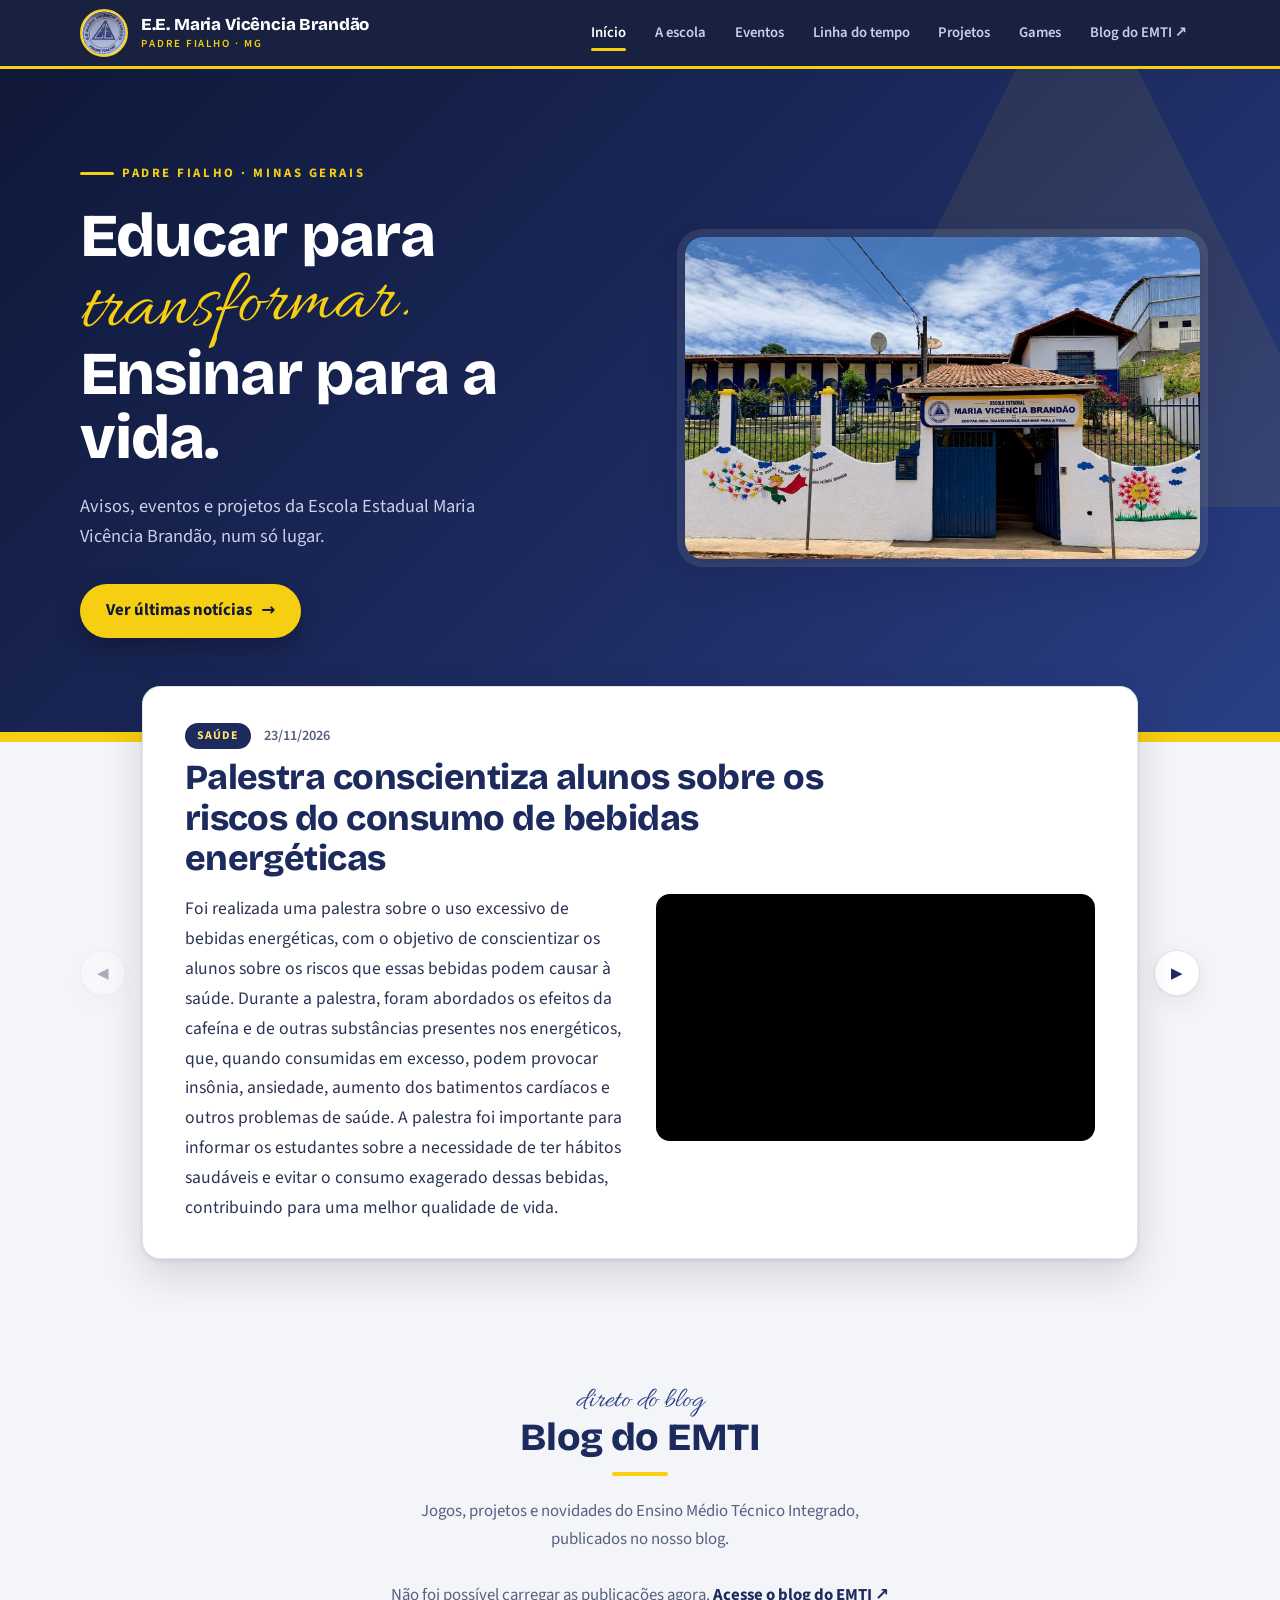
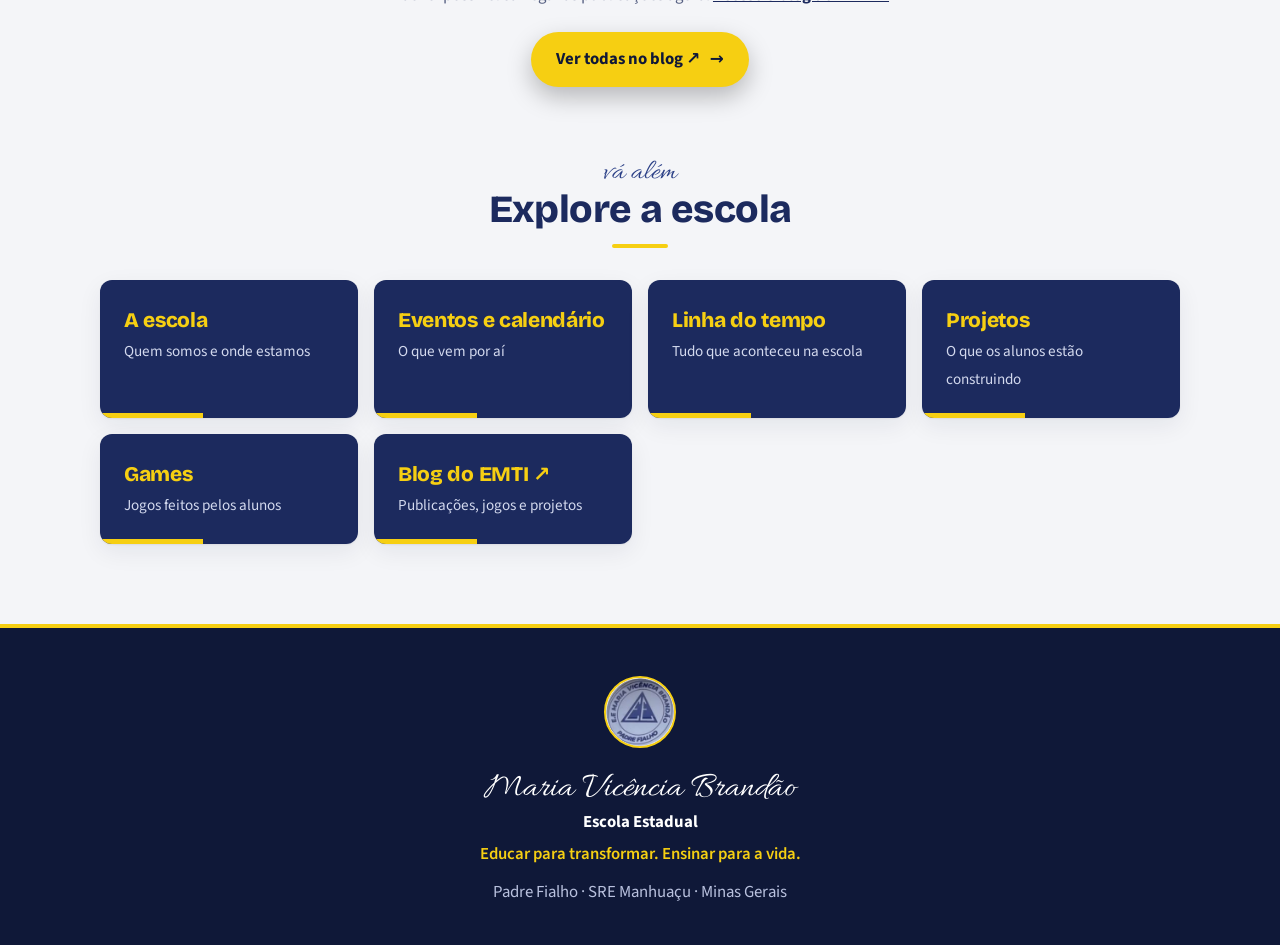
==== commit 0489aa7a: "palestra sobre energetico" ====
--- a/index.html
+++ b/index.html
@@ -1,4 +1,3 @@
-<<<<<<< Updated upstream
 <!DOCTYPE html>
 <html lang="pt-BR">
 <head>
@@ -53,57 +52,3 @@
 <script src="script.js"></script>
 </body>
 </html>
-=======
-<!DOCTYPE html>
-<html lang="pt-BR">
-<head>
-<meta charset="UTF-8">
-<meta name="viewport" content="width=device-width, initial-scale=1, viewport-fit=cover">
-<meta name="theme-color" content="#0f1838">
-<title>E.E. Maria Vicência Brandão</title>
-<link rel="icon" href="img/favicon.png">
-<link rel="stylesheet" href="style.css">
-</head>
-<body data-pagina="inicio">
-<main>
-<section class="capa">
-    <div class="capa-txt">
-      <p class="capa-selo">Padre Fialho · Minas Gerais</p>
-      <h1>Educar para <span class="script">transformar.</span><br>Ensinar para a vida.</h1>
-      <p class="capa-sub">Avisos, eventos e projetos da Escola Estadual Maria Vicência Brandão, num só lugar.</p>
-      <a class="botao" href="#home">Ver últimas notícias</a>
-    </div>
-    <figure class="capa-foto"><img src="img/fachada.jpg" alt="Entrada da Escola Estadual Maria Vicência Brandão"></figure>
-  </section>
-
-  <section id="home" class="destaque">
-    <div class="titulo-bloco"><span class="script">fique por dentro</span><h2>Últimas notícias da escola</h2></div>
-    <div class="carrossel">
-      <article class="post" id="post"></article>
-    </div>
-  </section>
-
-  <section id="blog" class="bloco reveal">
-    <div class="titulo-bloco"><span class="script">direto do blog</span><h2>Blog do EMTI</h2></div>
-    <p class="intro">Jogos, projetos e novidades do Ensino Médio Técnico Integrado, publicados no nosso blog.</p>
-    <div class="blog-lista" id="blogLista"><p class="blog-vazio">Carregando publicações…</p></div>
-    <p class="blog-mais"><a class="botao" id="blogLink" href="https://eemariavicencia.blogspot.com/" target="_blank" rel="noopener">Ver todas no blog ↗</a></p>
-  </section>
-
-  <section id="explorar" class="bloco reveal">
-    <div class="titulo-bloco"><span class="script">vá além</span><h2>Explore a escola</h2></div>
-    <div class="atalhos">
-      <a href="escola.html" class="atalho"><strong>A escola</strong><span>Quem somos e onde estamos</span></a>
-      <a href="eventos.html" class="atalho"><strong>Eventos e calendário</strong><span>O que vem por aí</span></a>
-      <a href="linha-do-tempo.html" class="atalho"><strong>Linha do tempo</strong><span>Tudo que aconteceu na escola</span></a>
-      <a href="projetos.html" class="atalho"><strong>Projetos</strong><span>O que os alunos estão construindo</span></a>
-      <a href="games.html" class="atalho"><strong>Games</strong><span>Jogos feitos pelos alunos</span></a>
-      <a href="https://eemariavicencia.blogspot.com/" class="atalho" target="_blank" rel="noopener"><strong>Blog do EMTI ↗</strong><span>Publicações, jogos e projetos</span></a>
-    </div>
-  </section>
-</main>
-<script src="alunos.js"></script>
-<script src="script.js"></script>
-</body>
-</html>
->>>>>>> Stashed changes
--- a/style.css
+++ b/style.css
@@ -53,7 +53,7 @@
 .botao::after{content:"→";transition:transform .2s}
 .botao:hover{background:var(--amarelo-2);transform:translateY(-2px)}
 .botao:hover::after{transform:translateX(4px)}
-.capa-foto img{display:block;width:100%;aspect-ratio:4/3;object-fit:cover;object-position:50% 40%;border-radius:18px;box-shadow:var(--sombra-2),0 0 0 8px rgba(255,255,255,.1)}
+.capa-foto img{display:block;width:100%;aspect-ratio:16/10;object-fit:cover;object-position:50% 50%;border-radius:18px;box-shadow:var(--sombra-2),0 0 0 8px rgba(255,255,255,.1)}
 @keyframes sobe{from{opacity:0;transform:translateY(18px)}to{opacity:1;transform:none}}
 
 /* ===== Títulos de seção ===== */
@@ -313,7 +313,6 @@
 .mais-corpo{margin-top:.8rem;padding-top:.8rem;border-top:1px dashed var(--linha)}
 .mais-corpo>.linha-topo,.mais-corpo>h2{display:none}
 .mais-corpo>.post-texto:not(.post-fecho){display:none}
-<<<<<<< Updated upstream
 
 /* ===== Página Projetos Tecnológicos ===== */
 .pt-capa{position:relative;overflow:hidden;color:#fff;background:radial-gradient(900px 420px at 88% -10%,rgba(0,212,255,.30),transparent 60%),radial-gradient(600px 300px at 0% 110%,rgba(30,107,255,.35),transparent 60%),linear-gradient(135deg,#070d26,#0c1f5c 65%,#0b3b8f);padding:4.2rem max(1.25rem,calc((100% - var(--larg))/2)) 4.8rem}
@@ -424,5 +423,3 @@
 .lightbox::backdrop{background:rgba(8,14,40,.92)}
 .lightbox img{position:absolute;inset:0;margin:auto;max-width:94vw;max-height:90vh;border-radius:8px;object-fit:contain}
 .lb-fechar{position:absolute;top:max(.8rem,env(safe-area-inset-top));right:1rem;z-index:2;width:2.8rem;height:2.8rem;border-radius:50%;border:0;background:var(--amarelo);color:var(--azul);font-size:1.8rem;line-height:1;cursor:pointer}
-=======
->>>>>>> Stashed changes
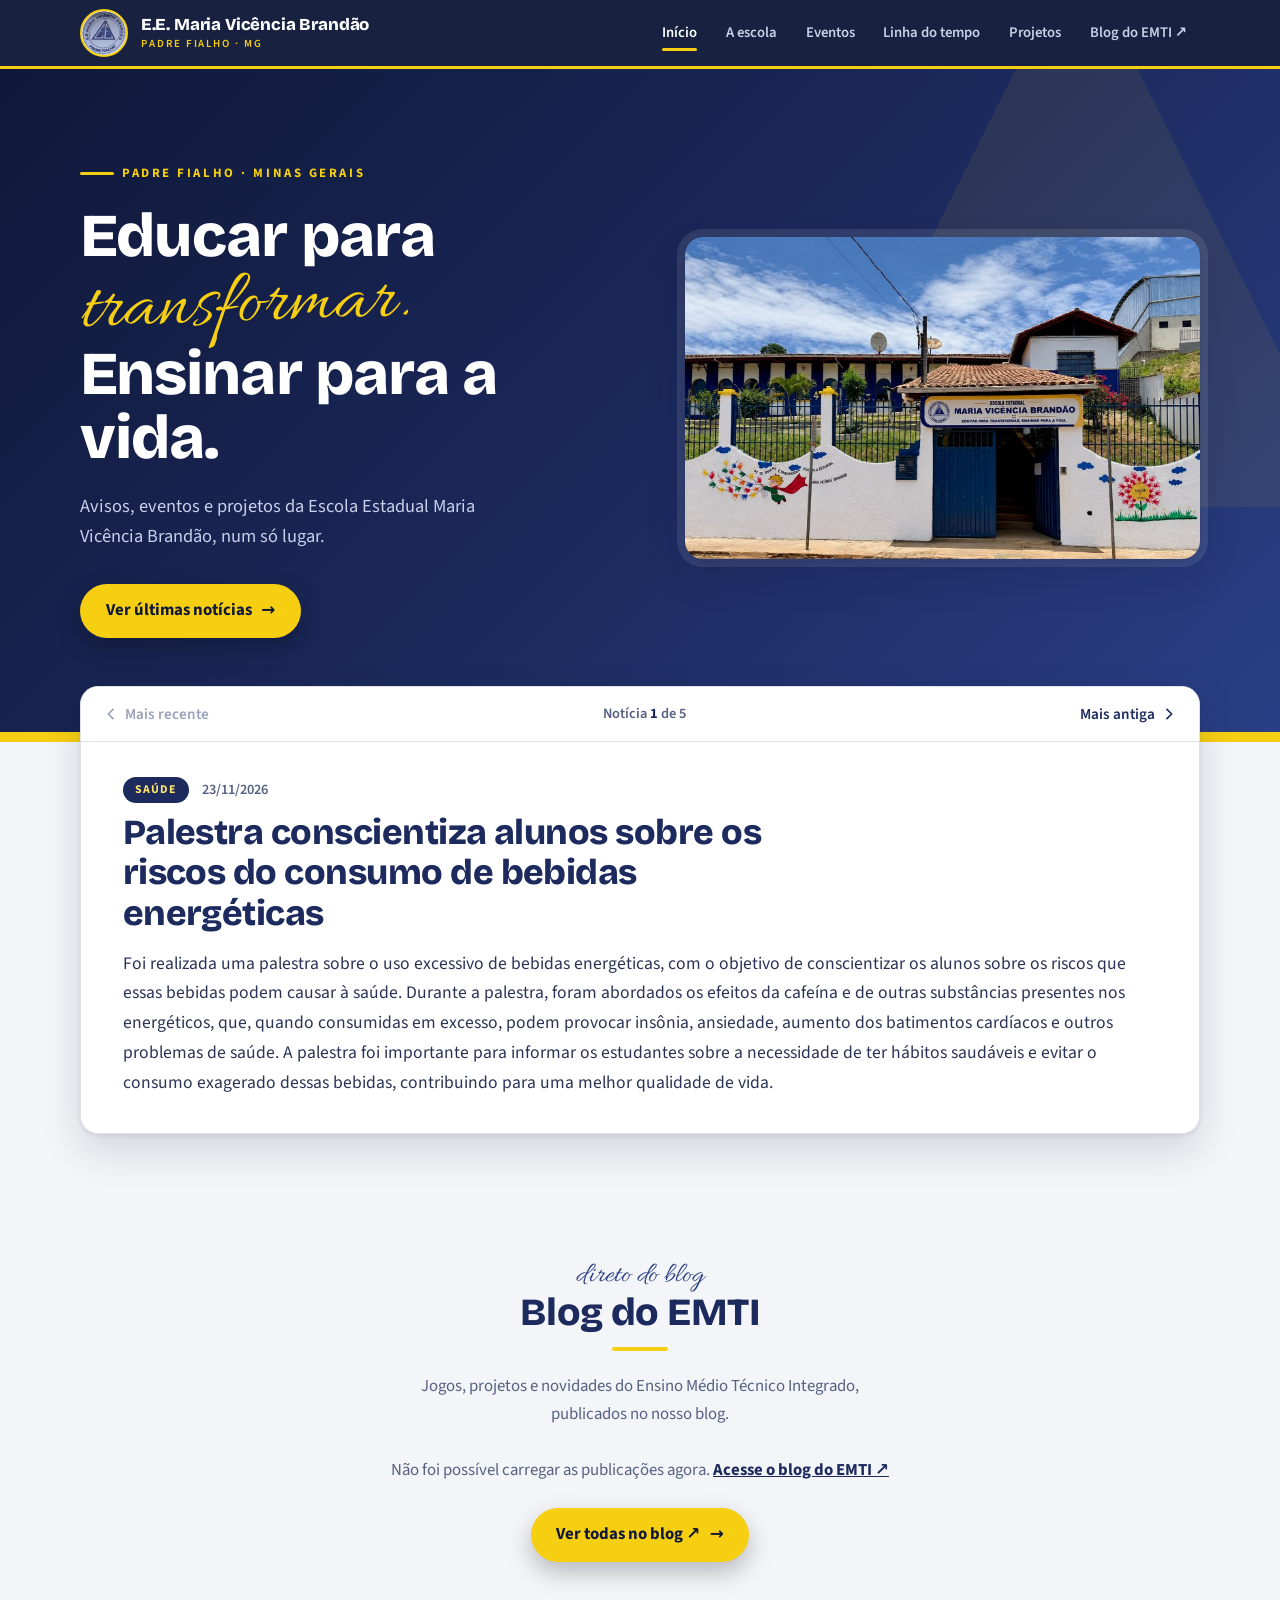
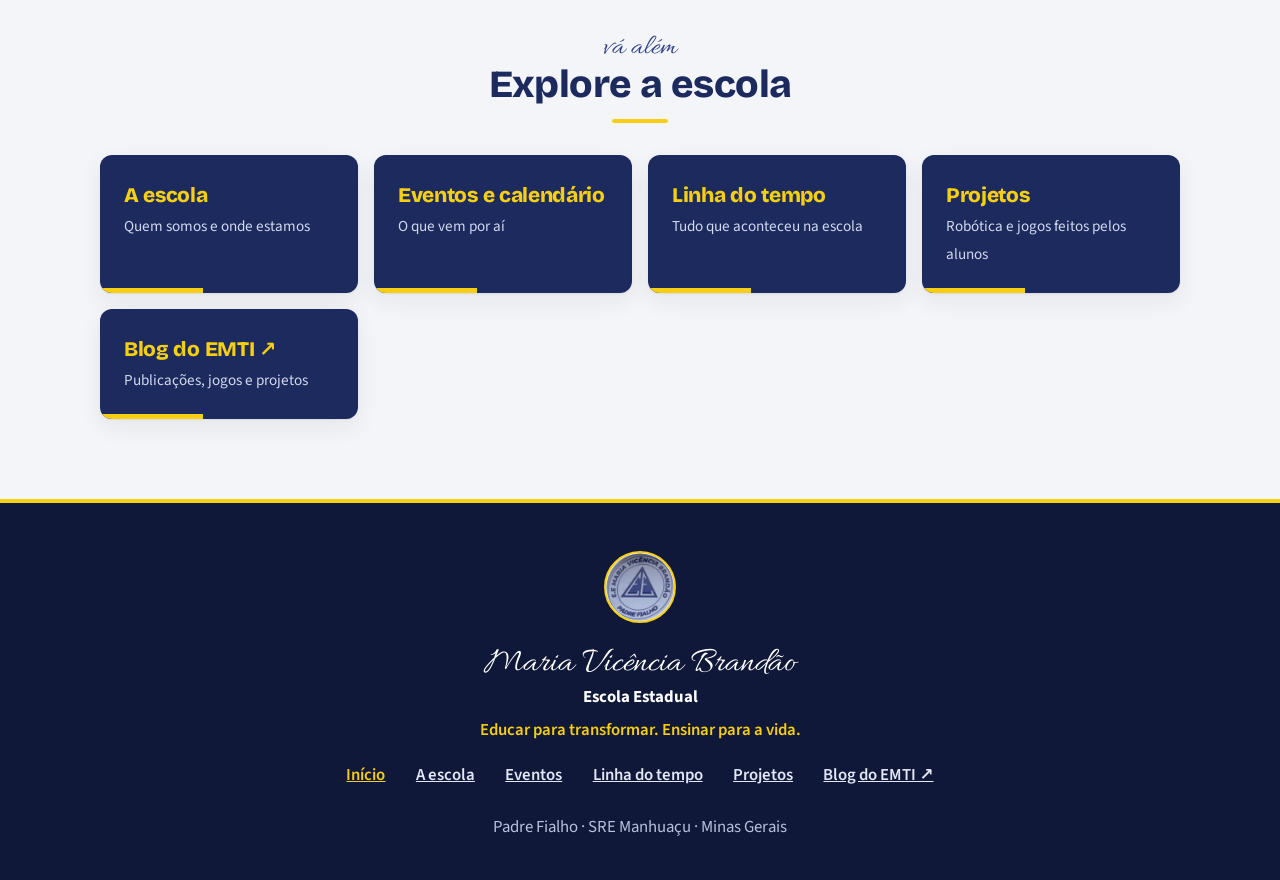
==== commit 0a3fd6a3: "Add files via upload" ====
--- a/index.html
+++ b/index.html
@@ -20,12 +20,23 @@
     <figure class="capa-foto"><img src="img/fachada.jpg" alt="Entrada da Escola Estadual Maria Vicência Brandão"></figure>
   </section>
 
-  <section id="home" class="destaque">
-    <div class="titulo-bloco"><span class="script">fique por dentro</span><h2>Últimas notícias da escola</h2></div>
-    <div class="carrossel">
-      <button type="button" class="seta" id="btnRecente" aria-label="Notícia mais recente" title="Mais recente">&#9664;</button>
-      <article class="post" id="post" aria-live="polite"></article>
-      <button type="button" class="seta" id="btnAntiga" aria-label="Notícia mais antiga" title="Mais antiga">&#9654;</button>
+  <section id="home" class="destaque" aria-labelledby="noticiasTitulo">
+    <div class="titulo-bloco"><span class="script">fique por dentro</span><h2 id="noticiasTitulo">Últimas notícias da escola</h2></div>
+    <div class="noticias" id="noticias">
+      <nav class="n-barra" aria-label="Navegar entre as notícias">
+        <button type="button" class="n-btn" data-dir="-1" aria-label="Ir para a notícia mais recente">
+          <svg viewBox="0 0 24 24" fill="none" stroke="currentColor" stroke-width="2.5" stroke-linecap="round" stroke-linejoin="round" aria-hidden="true"><path d="M15 5l-7 7 7 7"/></svg>
+          <span><span class="n-mais">Mais </span>recente</span>
+        </button>
+        <p class="n-pos"><span class="n-pos-txt">Notícia </span><b id="nPos">1</b> de <span id="nTotal">1</span></p>
+        <button type="button" class="n-btn" data-dir="1" aria-label="Ir para a notícia mais antiga">
+          <span><span class="n-mais">Mais </span>antiga</span>
+          <svg viewBox="0 0 24 24" fill="none" stroke="currentColor" stroke-width="2.5" stroke-linecap="round" stroke-linejoin="round" aria-hidden="true"><path d="M9 5l7 7-7 7"/></svg>
+        </button>
+      </nav>
+      <article class="post" id="post"></article>
+      <nav class="n-fim" id="nFim" aria-label="Continuar lendo"></nav>
+      <p class="sr-only" id="noticiaStatus" role="status" aria-live="polite"></p>
     </div>
   </section>
 
@@ -42,8 +53,7 @@
       <a href="escola.html" class="atalho"><strong>A escola</strong><span>Quem somos e onde estamos</span></a>
       <a href="eventos.html" class="atalho"><strong>Eventos e calendário</strong><span>O que vem por aí</span></a>
       <a href="linha-do-tempo.html" class="atalho"><strong>Linha do tempo</strong><span>Tudo que aconteceu na escola</span></a>
-      <a href="projetos.html" class="atalho"><strong>Projetos</strong><span>O que os alunos estão construindo</span></a>
-      <a href="games.html" class="atalho"><strong>Games</strong><span>Jogos feitos pelos alunos</span></a>
+      <a href="projetos.html" class="atalho"><strong>Projetos</strong><span>Robótica e jogos feitos pelos alunos</span></a>
       <a href="https://eemariavicencia.blogspot.com/" class="atalho" target="_blank" rel="noopener"><strong>Blog do EMTI ↗</strong><span>Publicações, jogos e projetos</span></a>
     </div>
   </section>
--- a/style.css
+++ b/style.css
@@ -18,12 +18,15 @@
   --larg:1120px;
 }
 *{box-sizing:border-box;margin:0;padding:0}
-html{scroll-behavior:smooth;scroll-padding-top:84px}
+html{scroll-behavior:smooth;scroll-padding-top:calc(var(--topo-h,72px) + 12px)}
 body{font-family:"Source Sans 3",system-ui,sans-serif;color:var(--texto);background:var(--fundo);line-height:1.65;font-size:1.05rem;-webkit-font-smoothing:antialiased}
 h1,h2,h3,.atalho strong{font-family:var(--titulo);letter-spacing:-.015em}
 a{color:inherit}
 img{max-width:100%}
-:focus-visible{outline:3px solid var(--amarelo);outline-offset:2px}
+:focus-visible{outline:3px solid var(--azul-2);outline-offset:3px}
+.topo :focus-visible,.rodape :focus-visible,.capa :focus-visible,.atalho:focus-visible,.alunos summary:focus-visible{outline-color:var(--amarelo)}
+.lightbox :focus-visible{outline-color:#fff}
+main:focus{outline:none}
 .script{font-family:var(--script);font-weight:400}
 
 /* ===== Cabeçalho ===== */
@@ -65,7 +68,6 @@
 /* ===== Últimas notícias (sobrepõe a capa) ===== */
 .destaque{position:relative;padding:0 1rem 4.5rem;margin-top:-3.5rem;z-index:2}
 .destaque .titulo-bloco{display:none}
-.carrossel{display:flex;align-items:center;gap:1rem;max-width:var(--larg);margin:0 auto}
 .post{flex:1;min-width:0;background:var(--branco);border-radius:18px;padding:2.2rem 2.6rem;min-height:260px;box-shadow:var(--sombra-2);border:1px solid var(--linha);animation:sobe .45s ease-out both}
 .post .linha-topo{display:flex;flex-wrap:wrap;align-items:center;gap:.8rem;margin-bottom:.6rem}
 .post time{font-size:.9rem;color:var(--suave);font-weight:600}
@@ -77,9 +79,6 @@
 .post-lista b{display:block;color:var(--azul);font-family:var(--titulo);margin-bottom:.15rem}
 .post-nota{margin-top:1.2rem;padding:1rem 1.2rem;background:var(--azul);color:#e6e9f6;border-radius:12px;font-size:1rem;border-left:5px solid var(--amarelo)}
 .post-nota .script{color:var(--amarelo);font-size:1.7rem;line-height:1;margin-right:.4rem}
-.seta{width:46px;height:46px;flex:none;border-radius:50%;border:1px solid var(--linha);background:#fff;color:var(--azul);font-size:.95rem;cursor:pointer;box-shadow:var(--sombra);transition:background .2s,transform .2s}
-.seta:hover:not(:disabled){background:var(--amarelo);transform:scale(1.07)}
-.seta:disabled{opacity:.35;cursor:not-allowed}
 .contador{margin-top:1.2rem;font-size:.9rem;color:var(--suave);text-align:center;font-weight:600;letter-spacing:.04em}
 
 /* ===== Blocos ===== */
@@ -108,7 +107,7 @@
 .linha p{font-size:.97rem;color:#2a3354}
 
 .cal-nav{display:flex;align-items:center;gap:1rem;margin-bottom:1rem}
-.cal-nav button{background:var(--azul);color:var(--amarelo);border:none;width:40px;height:40px;border-radius:50%;cursor:pointer;transition:background .2s}
+.cal-nav button{background:var(--azul);color:var(--amarelo);border:none;width:44px;height:44px;border-radius:50%;cursor:pointer;transition:background .2s}
 .cal-nav button:hover{background:var(--azul-2)}
 .cal-nav strong{min-width:210px;text-align:center;font-family:var(--script);font-weight:400;font-size:2rem;color:var(--azul);line-height:1}
 .cal-nav strong::first-letter{text-transform:uppercase}
@@ -175,9 +174,6 @@
   .marca-nome{font-size:.92rem}
   .post{padding:1.4rem 1.2rem}
   .post-lista{grid-template-columns:1fr}
-  .carrossel{flex-wrap:wrap;justify-content:center}
-  .post{flex:1 1 100%;order:1}
-  #btnRecente{order:2}#btnAntiga{order:3}
   .cal-nav strong{min-width:160px;font-size:1.6rem}
   .cal{padding:.5rem;gap:3px}
   .alunos ul{max-height:none;overflow:visible;columns:1;padding:.6rem 1rem}
@@ -304,7 +300,7 @@
 .carr-txt h4{font-family:var(--titulo);font-size:1.3rem;font-weight:800;color:var(--azul);line-height:1.2;margin-bottom:.35rem}
 .carr-txt p{font-size:1.02rem;color:#2a3354}
 .carr-nav{display:flex;align-items:center;justify-content:center;gap:1rem;margin-top:.7rem}
-.carr-nav button{width:2.6rem;height:2.6rem;border-radius:50%;border:2px solid var(--azul);background:var(--branco);color:var(--azul);font-size:.9rem;cursor:pointer}
+.carr-nav button{width:2.8rem;height:2.8rem;border-radius:50%;border:2px solid var(--azul);background:var(--branco);color:var(--azul);font-size:.9rem;cursor:pointer}
 .carr-nav button:hover{background:var(--amarelo)}
 .carr-pos{font-weight:700;color:var(--suave);min-width:3.5rem;text-align:center}
 .post-fecho{margin-top:.4rem}
@@ -357,7 +353,7 @@
 
 /* Projetos: publicação da Feira de Robótica */
 .pt-feira{max-width:70ch;margin:0 0 1.6rem}
-.pt-feira h2{font-size:clamp(1.5rem,3.2vw,2rem);font-weight:800;color:#0e2a6b;margin:.5rem 0}
+.pt-feira h2,.pt-feira .pt-feira-tit{font-size:clamp(1.3rem,2.8vw,1.7rem);font-weight:800;color:#0e2a6b;margin:.5rem 0}
 .pt-feira p{color:#2a3354;line-height:1.65}
 .pt-feira h3{font-size:1.25rem;font-weight:800;color:#0e2a6b;margin:1.4rem 0 .1rem}
 .pt-feira small{color:var(--suave)}
@@ -388,7 +384,7 @@
 .rep-fig img{display:block;width:100%;height:100%;object-fit:cover;border-radius:12px}
 .rep-fig figcaption,.rep-video figcaption{margin-top:.55rem;text-align:center;font-size:.92rem;line-height:1.4;color:var(--suave)}
 .rep-zoom{display:block;width:100%;height:100%;padding:0;border:0;background:none;cursor:zoom-in;border-radius:12px;overflow:hidden}
-.rep-zoom:focus-visible{outline:3px solid var(--amarelo);outline-offset:3px}
+.rep-zoom:focus-visible{outline:3px solid var(--azul-2);outline-offset:3px}
 .rep-hero img{aspect-ratio:4/3;max-height:560px;border-radius:16px;box-shadow:var(--sombra-2)}
 .rep-texto{width:100%;max-width:64ch;margin:0 auto}
 .rep-texto p{font-size:1.12rem;line-height:1.75;color:#2a3354;text-align:left;hyphens:manual;margin:0}
@@ -423,3 +419,42 @@
 .lightbox::backdrop{background:rgba(8,14,40,.92)}
 .lightbox img{position:absolute;inset:0;margin:auto;max-width:94vw;max-height:90vh;border-radius:8px;object-fit:contain}
 .lb-fechar{position:absolute;top:max(.8rem,env(safe-area-inset-top));right:1rem;z-index:2;width:2.8rem;height:2.8rem;border-radius:50%;border:0;background:var(--amarelo);color:var(--azul);font-size:1.8rem;line-height:1;cursor:pointer}
+
+/* ===== Leitor de notícias: navegação discreta (barra fina no topo; no celular também uma linha no fim) ===== */
+.sr-only{position:absolute;width:1px;height:1px;margin:-1px;padding:0;overflow:hidden;clip:rect(0,0,0,0);white-space:nowrap;border:0}
+.pular{position:absolute;left:1rem;top:-100px;z-index:100;background:var(--amarelo);color:var(--azul-3);font-weight:700;padding:.8rem 1.2rem;border-radius:0 0 10px 10px;text-decoration:none}
+.pular:focus{top:0}
+.noticias{max-width:var(--larg);margin:0 auto;background:var(--branco);border:1px solid var(--linha);border-radius:18px;box-shadow:var(--sombra-2);overflow:clip}
+.noticias .post{background:transparent;border:0;border-radius:0;box-shadow:none}
+.post h2:focus{outline:none}
+.post h2:focus-visible{outline:3px solid var(--azul-2);outline-offset:6px;border-radius:4px}
+.n-barra{position:relative;z-index:5;display:flex;align-items:center;justify-content:space-between;gap:.6rem;padding:.3rem .6rem;background:var(--branco);border-bottom:1px solid var(--linha)}
+@media (min-width:761px){.n-barra{position:sticky;top:var(--topo-h,72px)}}
+.n-btn{display:inline-flex;align-items:center;gap:.35rem;min-height:44px;padding:0 .8rem;border:0;border-radius:99px;background:transparent;color:var(--azul);font-family:inherit;font-size:.95rem;font-weight:600;line-height:1;cursor:pointer;transition:background .2s}
+.n-btn svg{width:16px;height:16px;flex:none}
+.n-btn:hover:not(:disabled){background:var(--fundo)}
+.n-btn:disabled{color:#9aa1bb;cursor:default}
+.n-pos{font-size:.9rem;font-weight:600;color:var(--suave)}
+.n-pos b{color:var(--azul);font-weight:700}
+.n-fim{display:none}
+@media (max-width:760px){.n-fim{display:flex;justify-content:space-between;padding:.3rem .6rem;border-top:1px solid var(--linha)}}
+@media (max-width:480px){.n-pos-txt,.n-mais{display:none}}
+
+/* Rodapé com todas as páginas */
+.rodape-nav{display:flex;flex-wrap:wrap;justify-content:center;gap:.1rem .3rem;margin:.6rem auto 1rem;max-width:680px}
+.rodape-nav a{display:inline-flex;align-items:center;min-height:44px;padding:0 .8rem;color:#e3e7f7;font-weight:600;border-radius:8px}
+.rodape-nav a:hover,.rodape-nav a[aria-current]{color:var(--amarelo)}
+
+/* ===== Projetos por tipo ===== */
+.pt-tipos{display:flex;flex-wrap:wrap;gap:.6rem;padding:1.4rem max(1.25rem,calc((100% - var(--larg))/2)) 0}
+.pt-tipos a{display:inline-flex;align-items:center;gap:.6rem;min-height:44px;padding:0 1.1rem;border:1.5px solid #c9d6f2;border-radius:99px;background:#fff;color:#0e2a6b;font-weight:700;text-decoration:none;transition:border-color .2s,background .2s}
+.pt-tipos a:hover{border-color:#1e6bff;background:#f2f7ff}
+.pt-tipos a span{background:#e6f0ff;color:#1448b8;border-radius:99px;padding:.1rem .6rem;font-size:.82rem}
+.pt-jogos{padding-top:3rem}
+.pt-jogos .game{border-bottom:4px solid #00c8ff;border-radius:16px;border-color:#d6def0}
+.pt-jogos .game-topo{background:linear-gradient(135deg,#070d26,#0c3b8f);color:#6fe3ff;border-bottom:0}
+.pt-jogos .game-topo .tag{background:#e6f0ff;color:#1448b8}
+.pt-jogos .game-corpo h3{color:#0e2a6b}
+.pt-jogos .game-novo{border:2px dashed #1e6bff;border-bottom-width:2px;background:transparent}
+.pt-jogos .game-novo .script{color:#1448b8}
+.pt-jogos .game-vazio{grid-column:1/-1;max-width:620px;margin:0 auto;padding:1.2rem 0;text-align:center}
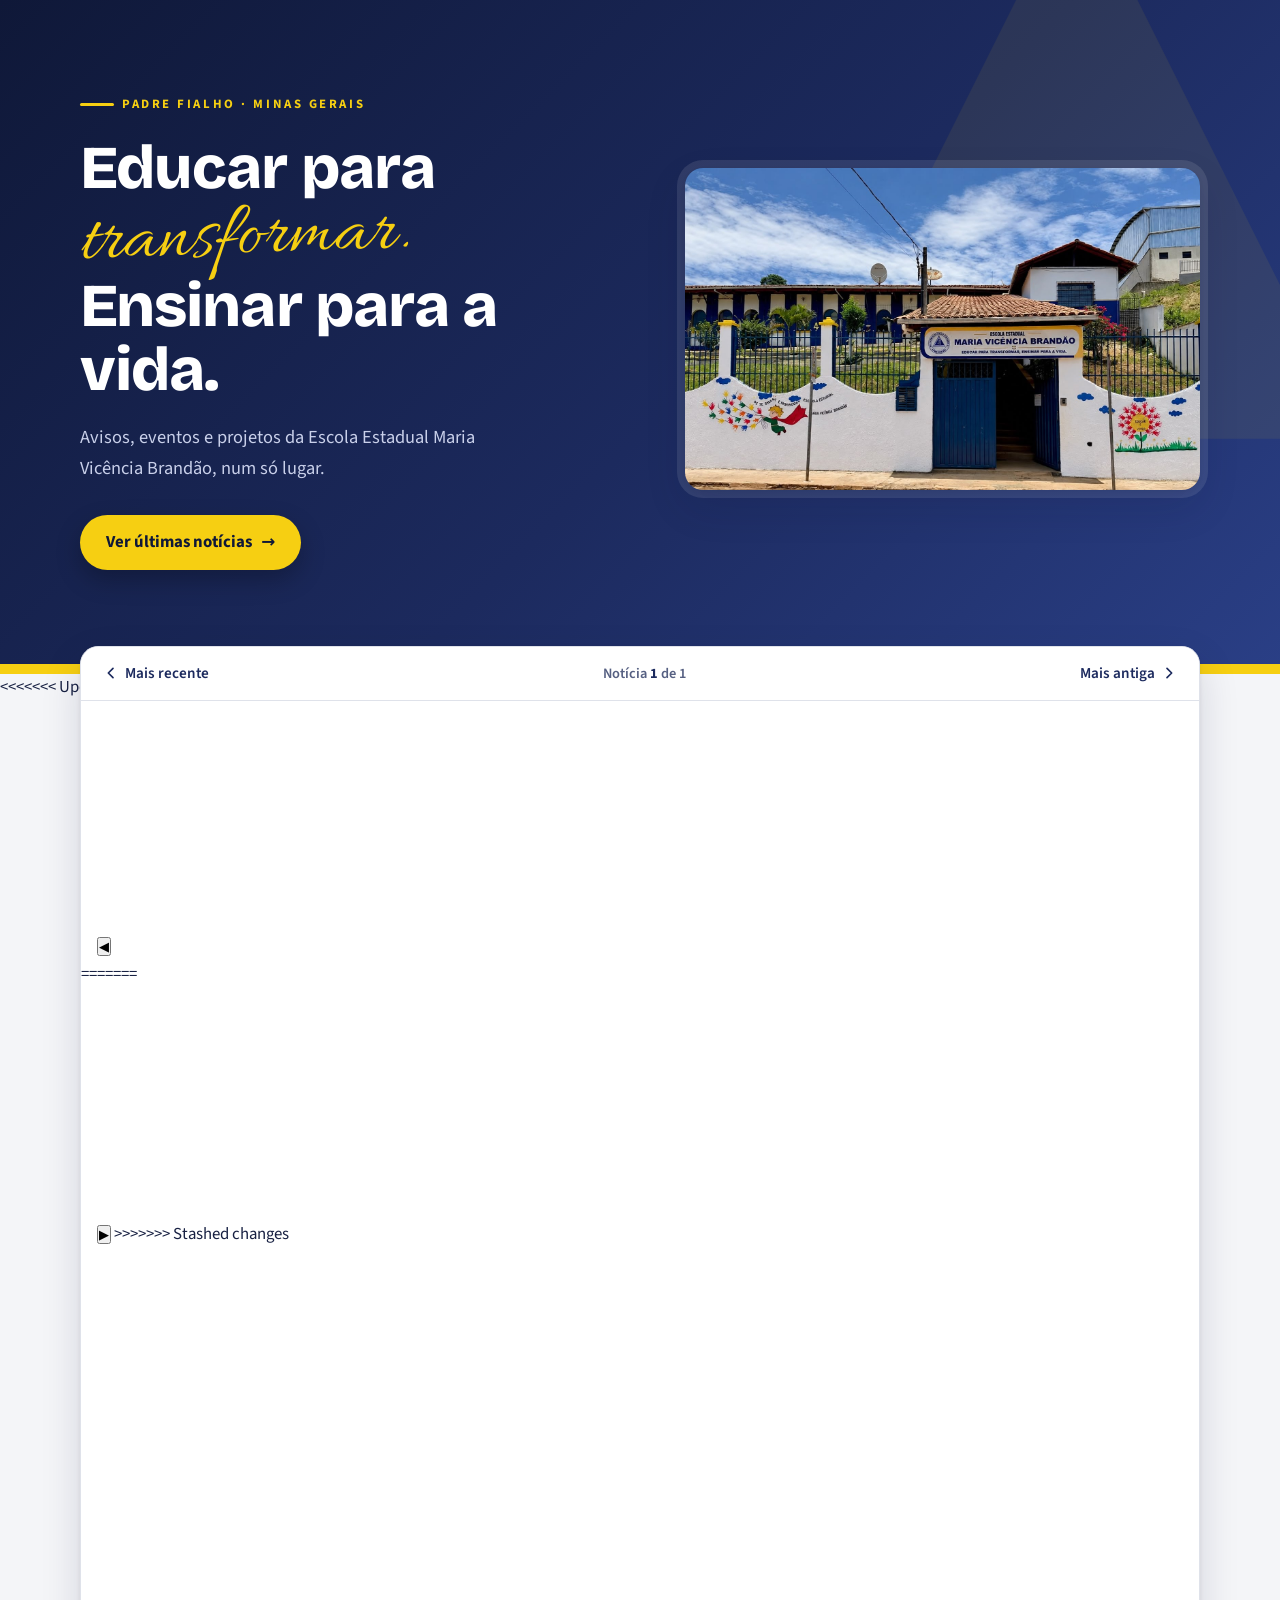
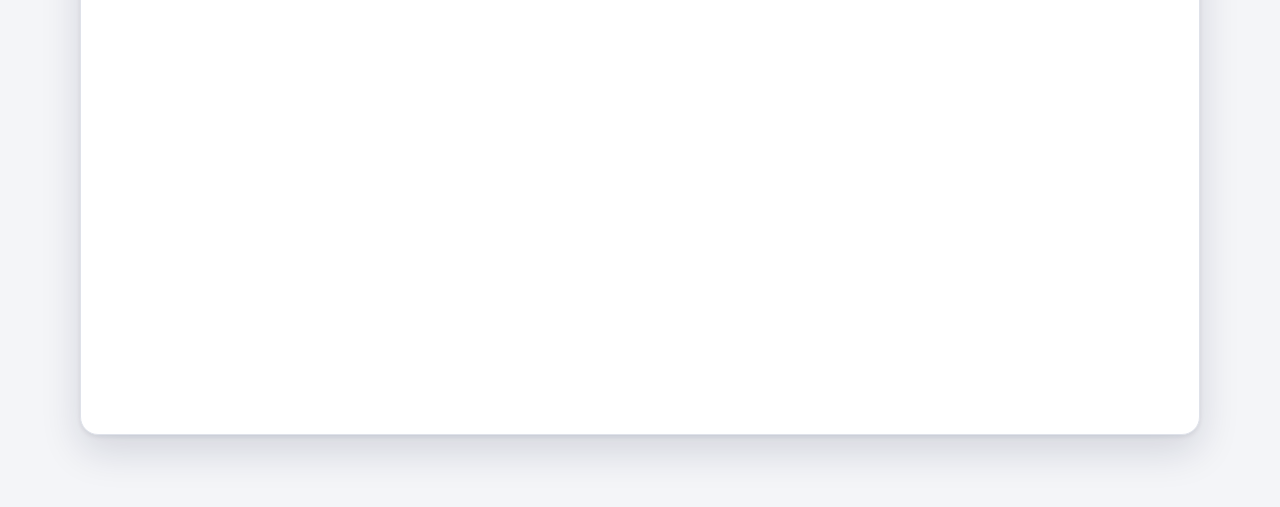
==== commit efe92fd7: "Minhas alterações locais" ====
--- a/index.html
+++ b/index.html
@@ -20,6 +20,7 @@
     <figure class="capa-foto"><img src="img/fachada.jpg" alt="Entrada da Escola Estadual Maria Vicência Brandão"></figure>
   </section>
 
+<<<<<<< Updated upstream
   <section id="home" class="destaque" aria-labelledby="noticiasTitulo">
     <div class="titulo-bloco"><span class="script">fique por dentro</span><h2 id="noticiasTitulo">Últimas notícias da escola</h2></div>
     <div class="noticias" id="noticias">
@@ -37,6 +38,14 @@
       <article class="post" id="post"></article>
       <nav class="n-fim" id="nFim" aria-label="Continuar lendo"></nav>
       <p class="sr-only" id="noticiaStatus" role="status" aria-live="polite"></p>
+=======
+  <section id="home" class="destaque">
+    <div class="titulo-bloco"><span class="script">fique por dentro</span><h2>Últimas notícias da escola</h2></div>
+    <div class="carrossel">
+      <button type="button" class="seta" id="btnRecente" aria-label="Notícia mais recente" title="Mais recente">&#9664;</button>
+      <article class="post" id="post" aria-live="polite"></article>
+      <button type="button" class="seta" id="btnAntiga" aria-label="Notícia mais antiga" title="Mais antiga">&#9654;</button>
+>>>>>>> Stashed changes
     </div>
   </section>
 
@@ -53,7 +62,12 @@
       <a href="escola.html" class="atalho"><strong>A escola</strong><span>Quem somos e onde estamos</span></a>
       <a href="eventos.html" class="atalho"><strong>Eventos e calendário</strong><span>O que vem por aí</span></a>
       <a href="linha-do-tempo.html" class="atalho"><strong>Linha do tempo</strong><span>Tudo que aconteceu na escola</span></a>
+<<<<<<< Updated upstream
       <a href="projetos.html" class="atalho"><strong>Projetos</strong><span>Robótica e jogos feitos pelos alunos</span></a>
+=======
+      <a href="projetos.html" class="atalho"><strong>Projetos</strong><span>O que os alunos estão construindo</span></a>
+      <a href="games.html" class="atalho"><strong>Games</strong><span>Jogos feitos pelos alunos</span></a>
+>>>>>>> Stashed changes
       <a href="https://eemariavicencia.blogspot.com/" class="atalho" target="_blank" rel="noopener"><strong>Blog do EMTI ↗</strong><span>Publicações, jogos e projetos</span></a>
     </div>
   </section>
--- a/style.css
+++ b/style.css
@@ -419,6 +419,7 @@
 .lightbox::backdrop{background:rgba(8,14,40,.92)}
 .lightbox img{position:absolute;inset:0;margin:auto;max-width:94vw;max-height:90vh;border-radius:8px;object-fit:contain}
 .lb-fechar{position:absolute;top:max(.8rem,env(safe-area-inset-top));right:1rem;z-index:2;width:2.8rem;height:2.8rem;border-radius:50%;border:0;background:var(--amarelo);color:var(--azul);font-size:1.8rem;line-height:1;cursor:pointer}
+<<<<<<< Updated upstream
 
 /* ===== Leitor de notícias: navegação discreta (barra fina no topo; no celular também uma linha no fim) ===== */
 .sr-only{position:absolute;width:1px;height:1px;margin:-1px;padding:0;overflow:hidden;clip:rect(0,0,0,0);white-space:nowrap;border:0}
@@ -458,3 +459,8 @@
 .pt-jogos .game-novo{border:2px dashed #1e6bff;border-bottom-width:2px;background:transparent}
 .pt-jogos .game-novo .script{color:#1448b8}
 .pt-jogos .game-vazio{grid-column:1/-1;max-width:620px;margin:0 auto;padding:1.2rem 0;text-align:center}
+
+.post-video-yt{display:inline-flex;align-items:center;min-height:44px;margin-top:.2rem;color:var(--suave);font-size:.92rem;font-weight:600}
+.post-video-yt:hover{color:var(--azul)}
+=======
+>>>>>>> Stashed changes
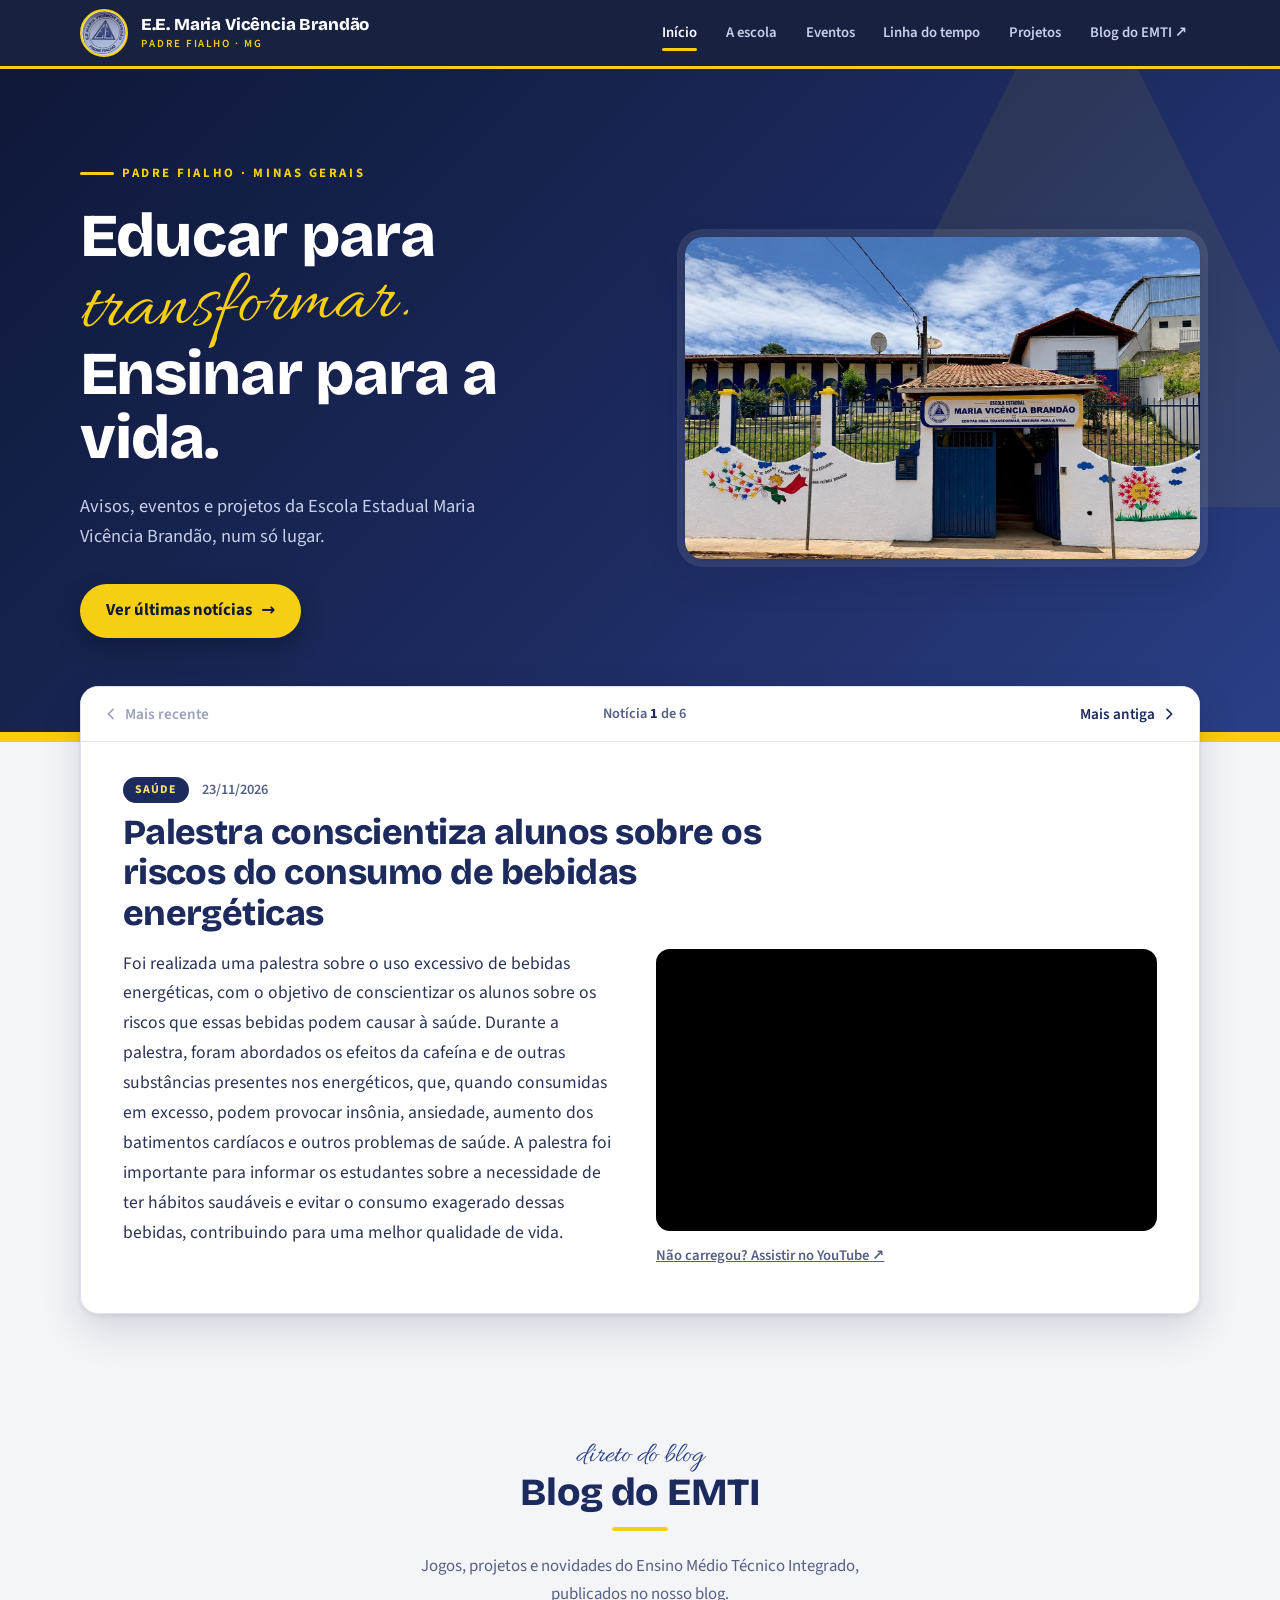
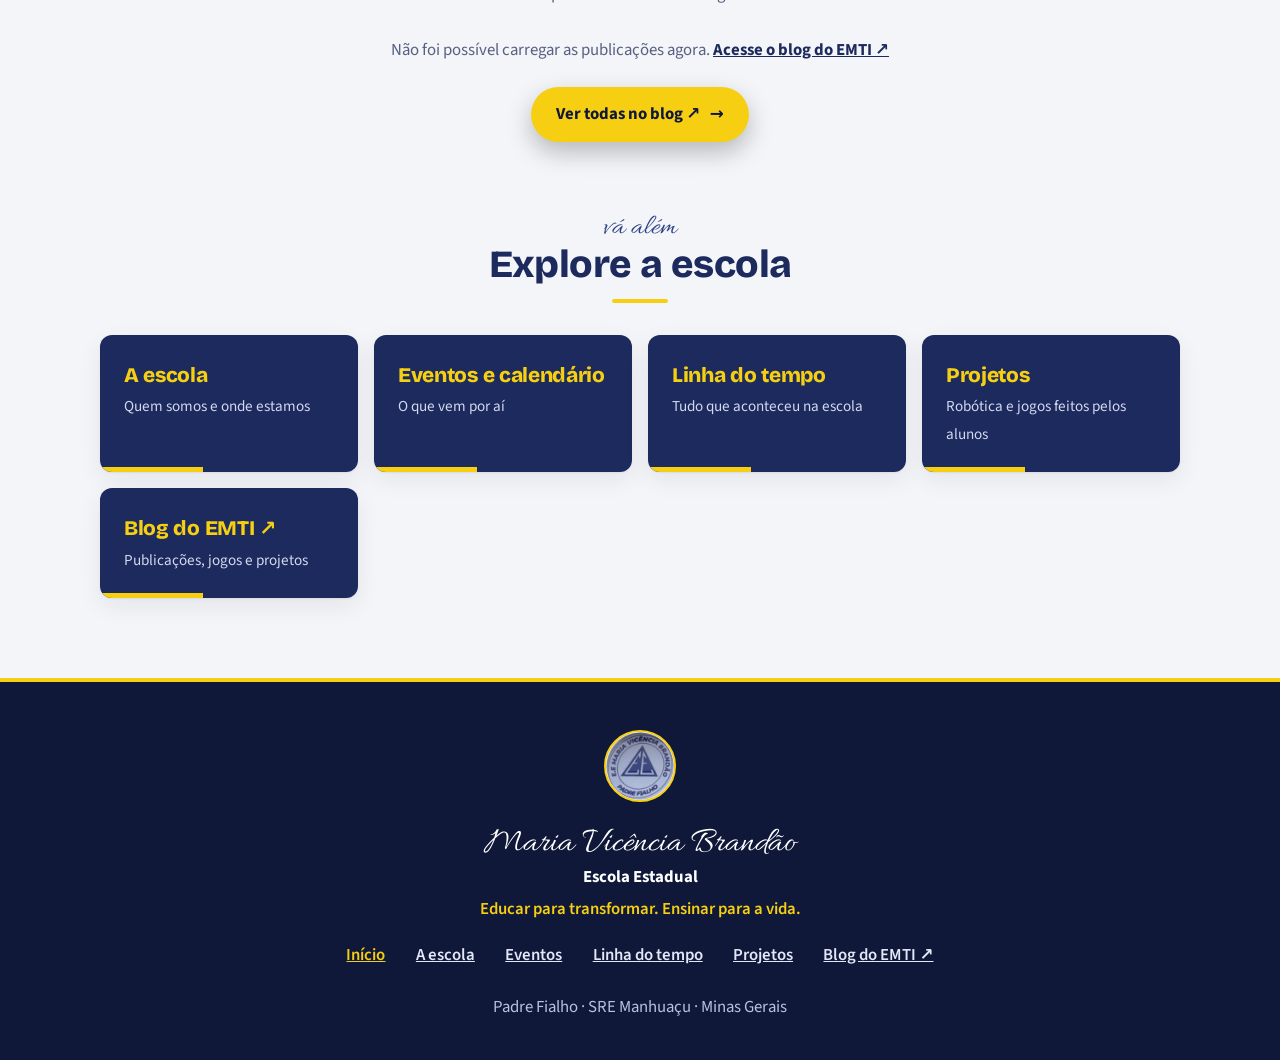
==== commit 0b57ef3e: "postagem 7 de setembro" ====
--- a/index.html
+++ b/index.html
@@ -20,7 +20,6 @@
     <figure class="capa-foto"><img src="img/fachada.jpg" alt="Entrada da Escola Estadual Maria Vicência Brandão"></figure>
   </section>
 
-<<<<<<< Updated upstream
   <section id="home" class="destaque" aria-labelledby="noticiasTitulo">
     <div class="titulo-bloco"><span class="script">fique por dentro</span><h2 id="noticiasTitulo">Últimas notícias da escola</h2></div>
     <div class="noticias" id="noticias">
@@ -38,14 +37,6 @@
       <article class="post" id="post"></article>
       <nav class="n-fim" id="nFim" aria-label="Continuar lendo"></nav>
       <p class="sr-only" id="noticiaStatus" role="status" aria-live="polite"></p>
-=======
-  <section id="home" class="destaque">
-    <div class="titulo-bloco"><span class="script">fique por dentro</span><h2>Últimas notícias da escola</h2></div>
-    <div class="carrossel">
-      <button type="button" class="seta" id="btnRecente" aria-label="Notícia mais recente" title="Mais recente">&#9664;</button>
-      <article class="post" id="post" aria-live="polite"></article>
-      <button type="button" class="seta" id="btnAntiga" aria-label="Notícia mais antiga" title="Mais antiga">&#9654;</button>
->>>>>>> Stashed changes
     </div>
   </section>
 
@@ -62,12 +53,7 @@
       <a href="escola.html" class="atalho"><strong>A escola</strong><span>Quem somos e onde estamos</span></a>
       <a href="eventos.html" class="atalho"><strong>Eventos e calendário</strong><span>O que vem por aí</span></a>
       <a href="linha-do-tempo.html" class="atalho"><strong>Linha do tempo</strong><span>Tudo que aconteceu na escola</span></a>
-<<<<<<< Updated upstream
       <a href="projetos.html" class="atalho"><strong>Projetos</strong><span>Robótica e jogos feitos pelos alunos</span></a>
-=======
-      <a href="projetos.html" class="atalho"><strong>Projetos</strong><span>O que os alunos estão construindo</span></a>
-      <a href="games.html" class="atalho"><strong>Games</strong><span>Jogos feitos pelos alunos</span></a>
->>>>>>> Stashed changes
       <a href="https://eemariavicencia.blogspot.com/" class="atalho" target="_blank" rel="noopener"><strong>Blog do EMTI ↗</strong><span>Publicações, jogos e projetos</span></a>
     </div>
   </section>
--- a/style.css
+++ b/style.css
@@ -419,7 +419,6 @@
 .lightbox::backdrop{background:rgba(8,14,40,.92)}
 .lightbox img{position:absolute;inset:0;margin:auto;max-width:94vw;max-height:90vh;border-radius:8px;object-fit:contain}
 .lb-fechar{position:absolute;top:max(.8rem,env(safe-area-inset-top));right:1rem;z-index:2;width:2.8rem;height:2.8rem;border-radius:50%;border:0;background:var(--amarelo);color:var(--azul);font-size:1.8rem;line-height:1;cursor:pointer}
-<<<<<<< Updated upstream
 
 /* ===== Leitor de notícias: navegação discreta (barra fina no topo; no celular também uma linha no fim) ===== */
 .sr-only{position:absolute;width:1px;height:1px;margin:-1px;padding:0;overflow:hidden;clip:rect(0,0,0,0);white-space:nowrap;border:0}
@@ -462,5 +461,7 @@
 
 .post-video-yt{display:inline-flex;align-items:center;min-height:44px;margin-top:.2rem;color:var(--suave);font-size:.92rem;font-weight:600}
 .post-video-yt:hover{color:var(--azul)}
-=======
->>>>>>> Stashed changes
+
+/* Vídeo vertical (YouTube Shorts) */
+.post-video-caixa.vertical{text-align:center}
+.post-video-caixa.vertical .post-video{aspect-ratio:9/16;width:min(100%,340px);margin:0 auto}
